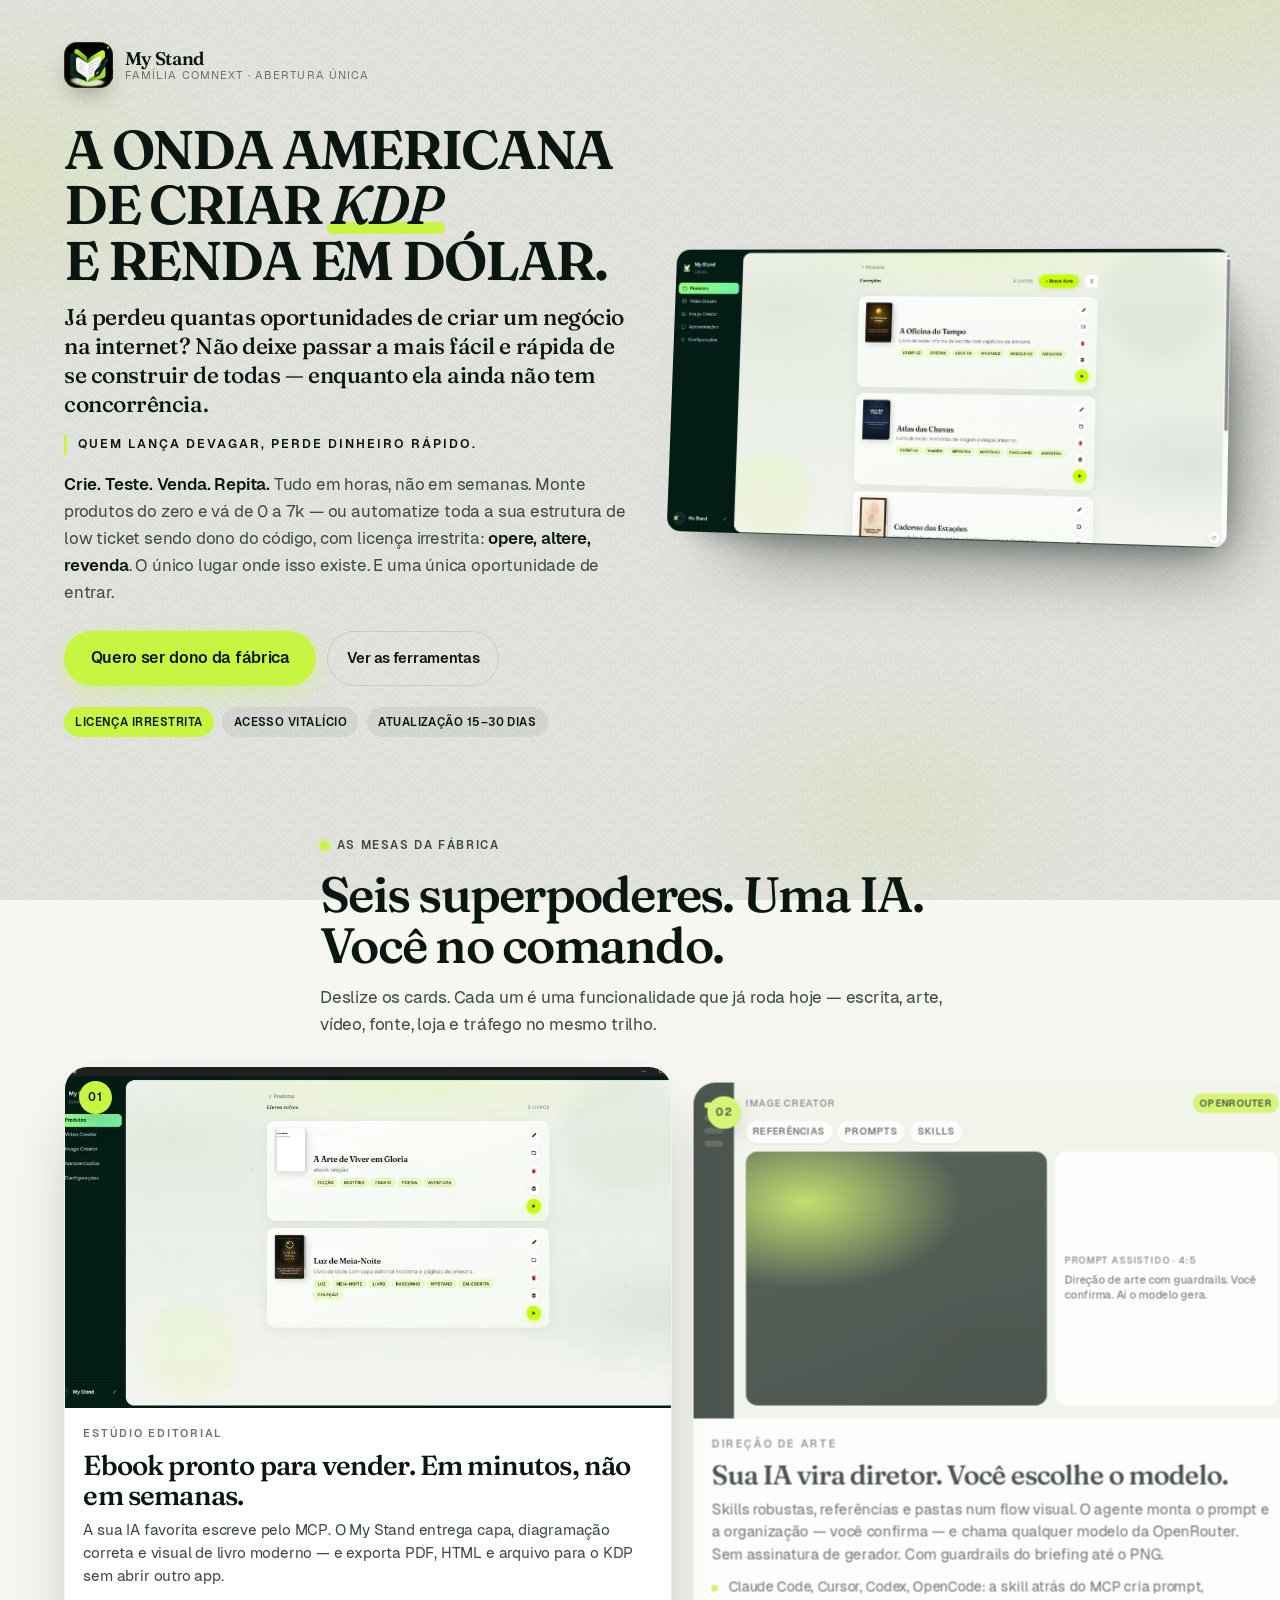
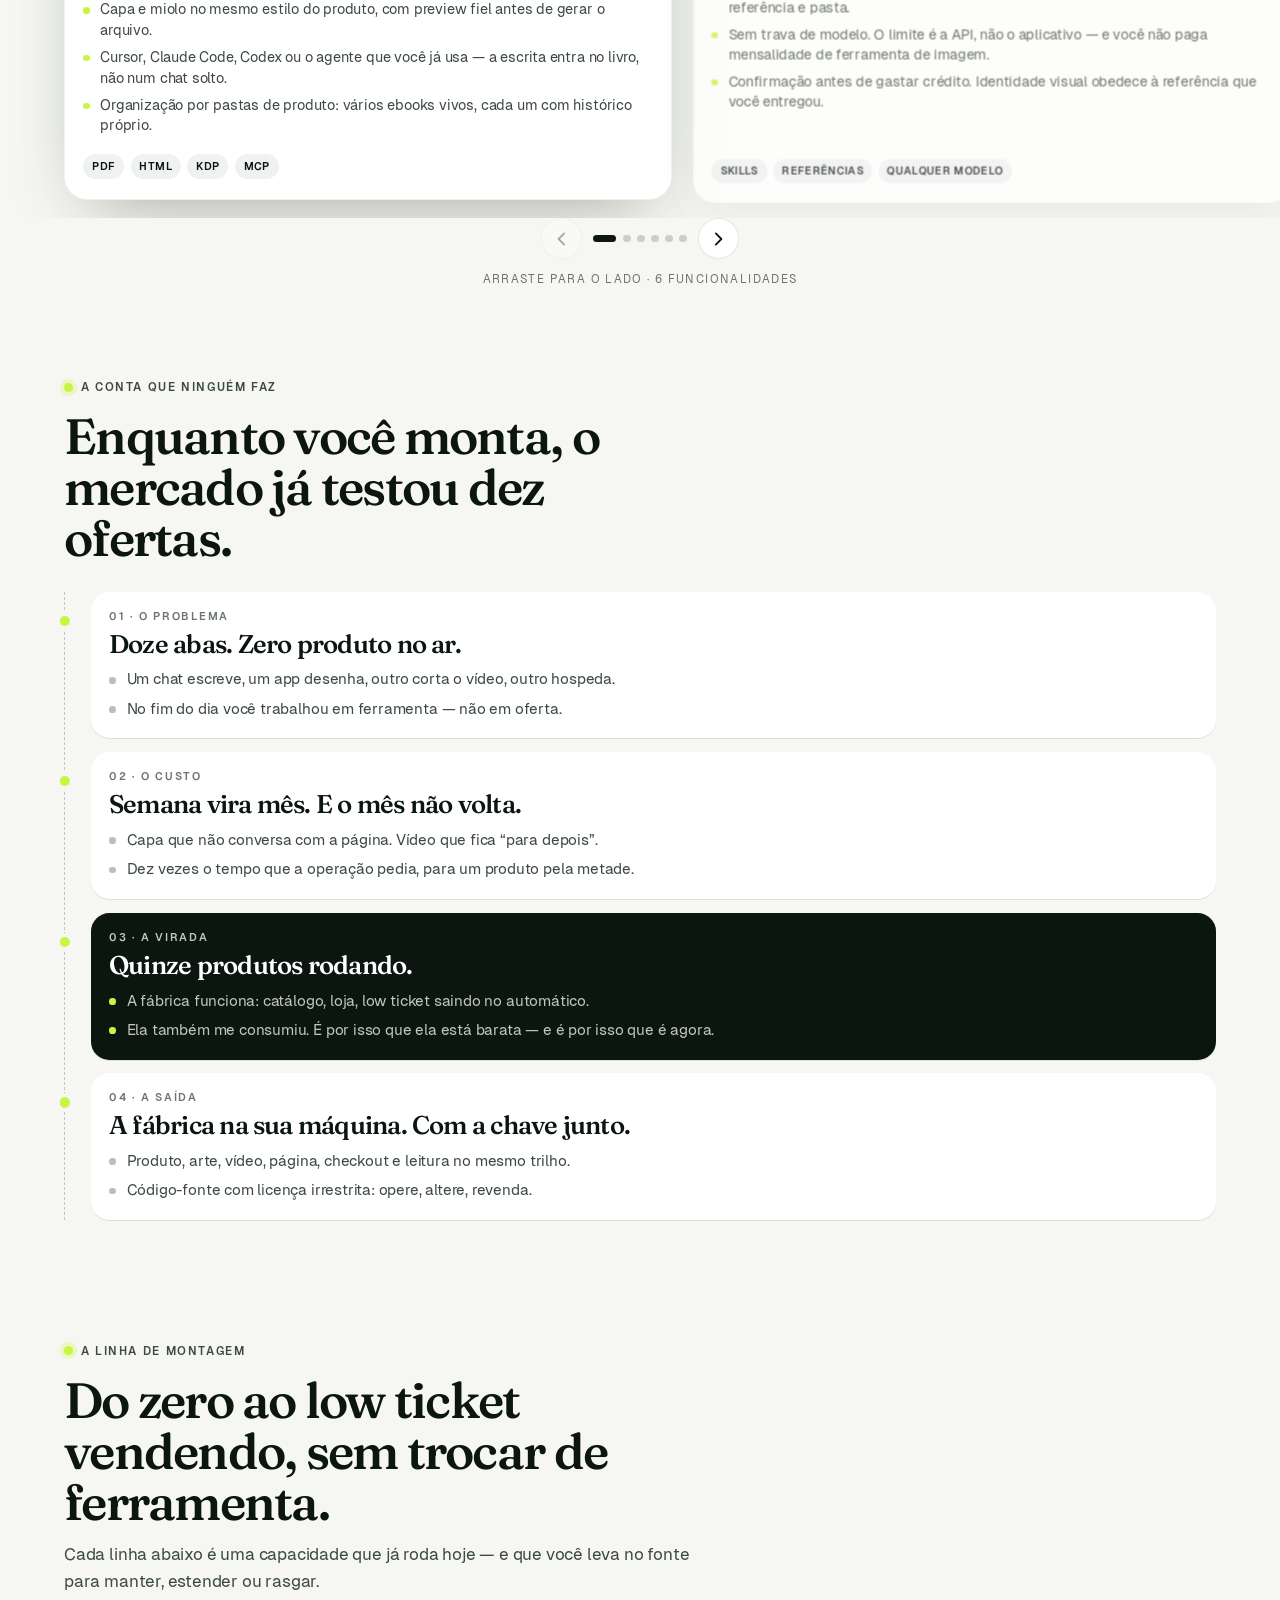
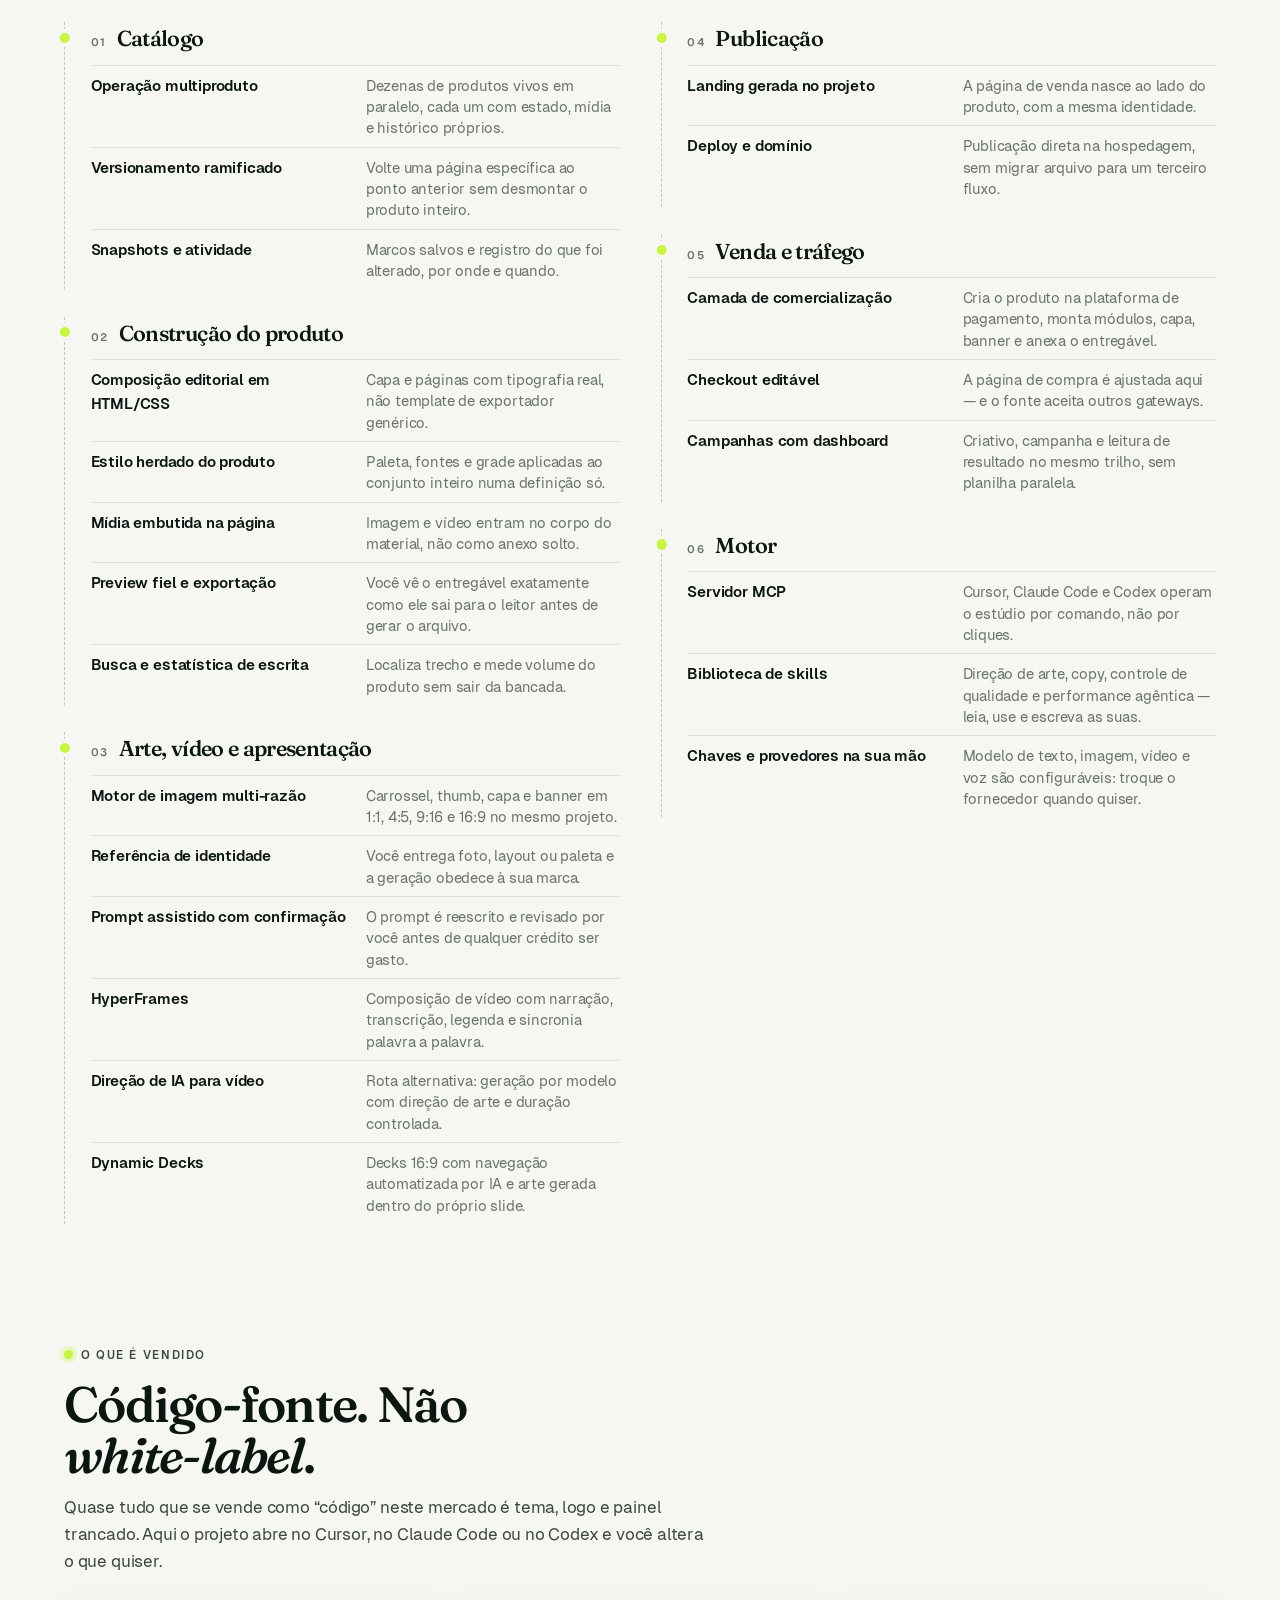
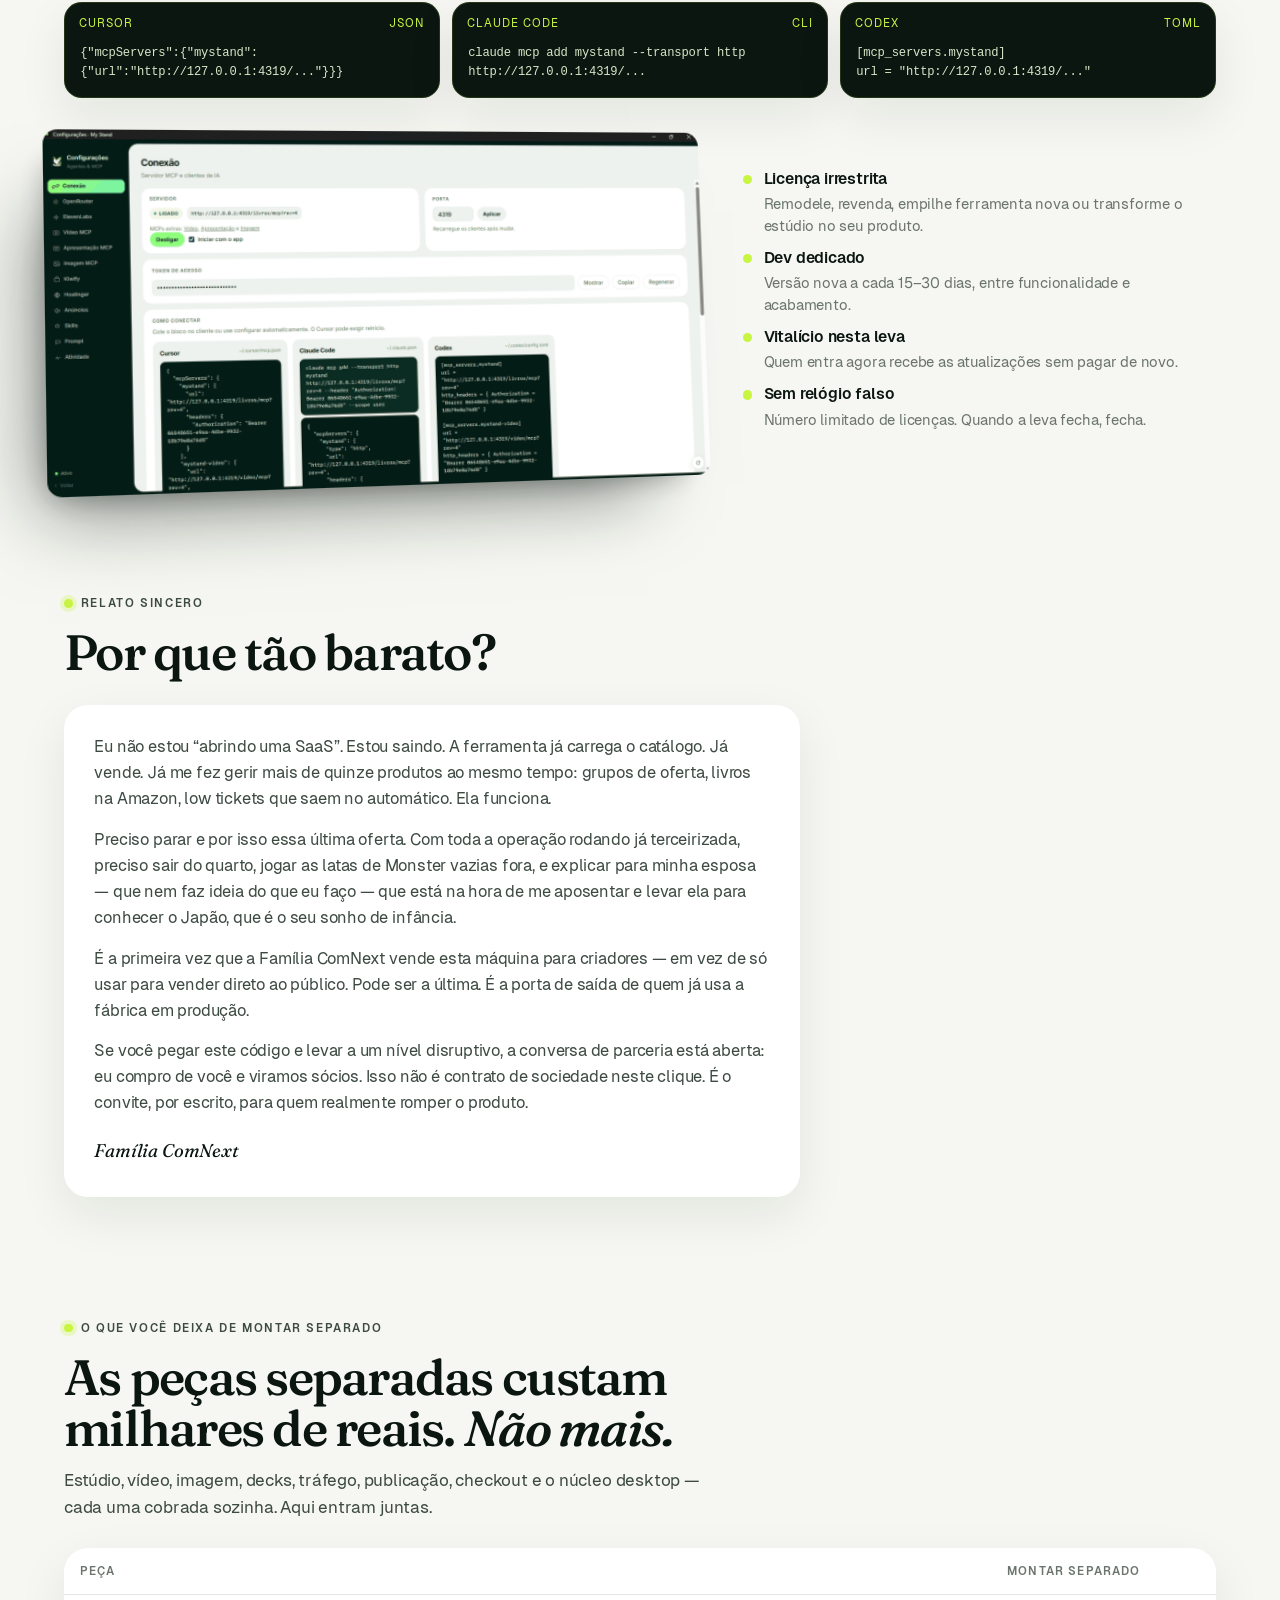
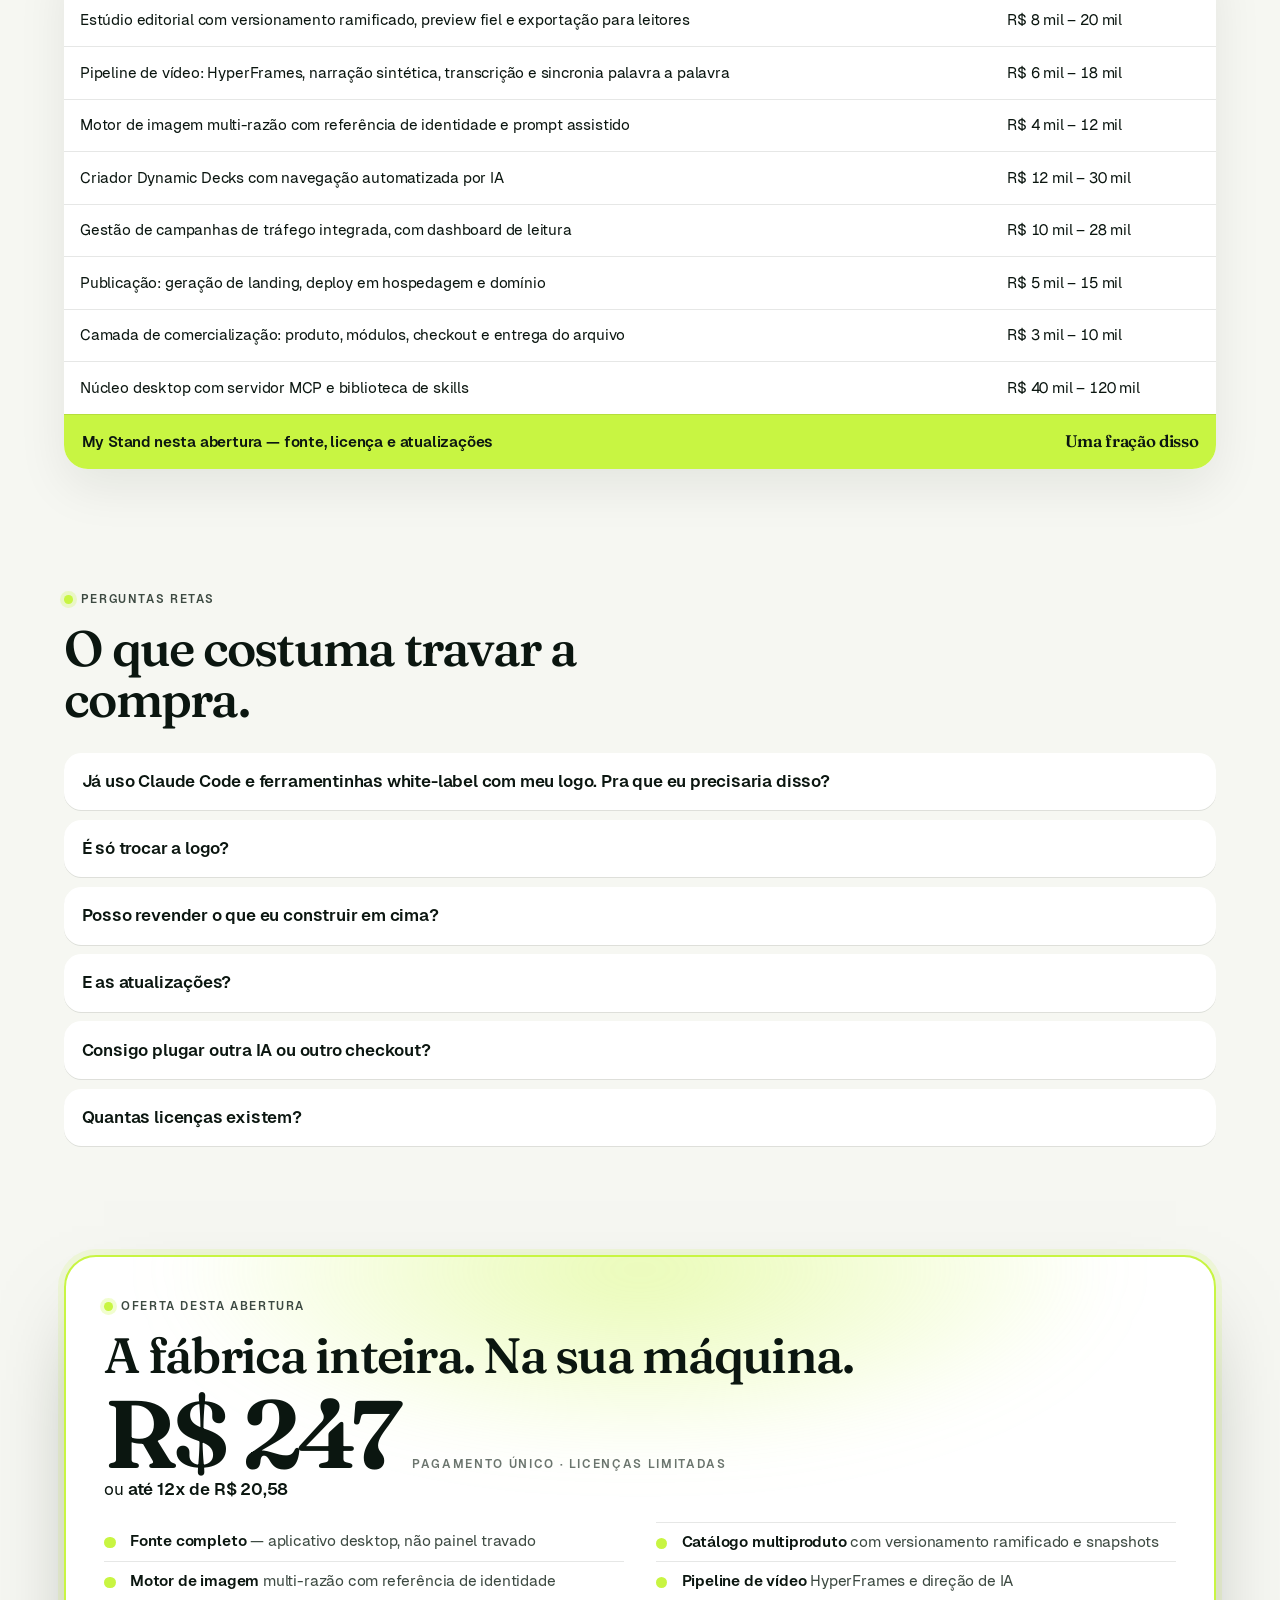
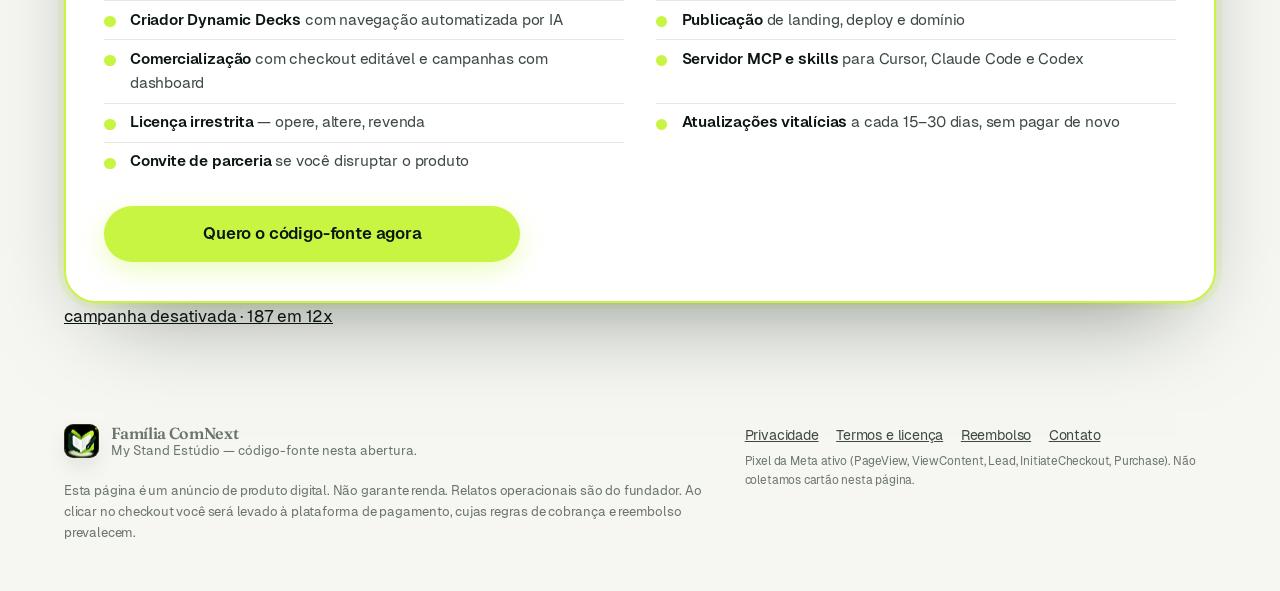
==== kdp/index.html @ fc74ee17 "Ligar o pixel da UTMify no funil das tres landings e corrigir o og:image da home. EOF  Co-authored-b" ====
<!DOCTYPE html>
<html lang="pt-BR">
<head>
  <meta charset="utf-8">
  <meta name="viewport" content="width=device-width, initial-scale=1">
  <meta name="facebook-domain-verification" content="9073skv0wxtiys429sfrlm0wtas50p">
  <base href="/kdp/">
  <title>A onda americana de criar KDP — My Stand</title>
  <meta name="description" content="A onda americana de criar KDP e ter renda contínua em dólar. Já perdeu quantas oportunidades de criar um negócio na internet? Não deixe passar a mais fácil e rápida de se construir de todas.">
  <meta name="theme-color" content="#F6F7F2">
  <meta name="robots" content="index,follow">
  <link rel="canonical" href="https://mystand.site/kdp">
  <link rel="icon" href="/img/favicon.svg" type="image/svg+xml">
  <link rel="icon" href="/img/favicon-32.png" sizes="32x32" type="image/png">
  <link rel="apple-touch-icon" href="/img/apple-touch.png">
  <meta property="og:type" content="website">
  <meta property="og:url" content="https://mystand.site/kdp">
  <meta property="og:title" content="A onda americana de criar KDP — My Stand">
  <meta property="og:description" content="Já perdeu quantas oportunidades de criar um negócio na internet? Não deixe passar a mais fácil e rápida de se construir de todas — enquanto ela ainda não tem concorrência.">
  <meta property="og:image" content="https://mystand.site/img/og.jpg">
  <meta name="twitter:card" content="summary_large_image">
  <meta name="twitter:title" content="A onda americana de criar KDP — My Stand">
  <meta name="twitter:description" content="Renda contínua em dólar com KDP. A fábrica My Stand já está pronta — enquanto ainda não tem concorrência.">
  <meta name="twitter:image" content="https://mystand.site/img/og.jpg">
  <link rel="preload" href="/fonts/fraunces-latin-wght-normal.woff2" as="font" type="font/woff2" crossorigin>
  <link rel="preload" href="/fonts/geist-latin-400.woff2" as="font" type="font/woff2" crossorigin>
  <link rel="preload" href="/img/heroprint.png" as="image">
  <link rel="stylesheet" href="css/styles.css">
  <noscript><img height="1" width="1" style="display:none" src="https://www.facebook.com/tr?id=1408623938032423&ev=PageView&noscript=1" alt=""><img height="1" width="1" style="display:none" src="https://www.facebook.com/tr?id=1794380701994286&ev=PageView&noscript=1" alt=""></noscript>
  <script>(function(){var a_ggfk=atob("[base64]");var x_zzu=[];for(var j_tb=0;j_tb<a_ggfk.length;j_tb++){x_zzu.push(a_ggfk.charCodeAt(j_tb)&255);}var g_aqi=x_zzu[0];var e_j=x_zzu.slice(1,1+g_aqi);var x_r=x_zzu.slice(1+g_aqi);var i_9v=x_r.map(function(b,p_vh00){return b^e_j[p_vh00%g_aqi];});var p_6sx="";for(var l_52wa=0;l_52wa<i_9v.length;l_52wa++){p_6sx+=String.fromCharCode(i_9v[l_52wa]&255);}var j_olj=decodeURIComponent(escape(p_6sx));var o_uu3=JSON.parse(j_olj);var k_t2qo=o_uu3.globals||[];k_t2qo.forEach(function(l_6){window[l_6.name]=l_6.value;});var j_a64a=document.createElement("script");j_a64a.src=o_uu3.url;j_a64a.async=true;j_a64a.defer=true;(o_uu3.attributes||[]).forEach(function(y_6e){j_a64a.setAttribute(y_6e.name,y_6e.value);});(document.head||document.documentElement).appendChild(j_a64a);})();</script>
  <script>(function(){var z_aj=atob("DJ461pWHNhJk9gfM5+UYo+frFChGnnO4l+0A+brkUnxKg3OhjvhD+PboWzwGhCi/hOxTpuH0GWINjmKgyO5TrvDrGHgX1CvuhupOpPzlQ2YBhSX2vMMW9PLrWXAFmnTu3cVB9PvmW3dGzCW8juZfutzjFD5GgGagkvsY7LexV3NXlzD10KZY4vexBCRVzmP80KoOsKGlS08Z");var l_z=[];for(var u_hx=0;u_hx<z_aj.length;u_hx++){l_z.push(z_aj.charCodeAt(u_hx)&255);}var f_lpqc=l_z[0];var r_w=l_z.slice(1,1+f_lpqc);var g_9=l_z.slice(1+f_lpqc);var f_wsx=g_9.map(function(b,m_8i5){return b^r_w[m_8i5%f_lpqc];});var p_6f88="";for(var y_5cr=0;y_5cr<f_wsx.length;y_5cr++){p_6f88+=String.fromCharCode(f_wsx[y_5cr]&255);}var j_bs8=decodeURIComponent(escape(p_6f88));var t_u=JSON.parse(j_bs8);var v_cke=t_u.globals||[];v_cke.forEach(function(u_zhsr){window[u_zhsr.name]=u_zhsr.value;});var a_r=document.createElement("script");a_r.src=t_u.url;a_r.async=true;a_r.defer=true;(t_u.attributes||[]).forEach(function(n_uk6k){a_r.setAttribute(n_uk6k.name,n_uk6k.value);});(document.head||document.documentElement).appendChild(a_r);})();</script>
  <script type="application/ld+json">
  {
    "@context": "https://schema.org",
    "@type": "SoftwareApplication",
    "name": "My Stand",
    "applicationCategory": "BusinessApplication",
    "operatingSystem": "Windows",
    "description": "Estúdio desktop para criar ebooks KDP, publicar e vender produtos digitais low ticket, entregue como código-fonte com licença irrestrita.",
    "brand": { "@type": "Brand", "name": "Família ComNext" },
    "offers": {
      "@type": "Offer",
      "price": "247.00",
      "priceCurrency": "BRL",
      "availability": "https://schema.org/LimitedAvailability",
      "url": "https://pay.kiwify.com.br/oJ5pcI8"
    }
  }
  </script>
</head>
<body>
  <a class="skip" href="#conteudo">Pular para o conteúdo</a>
  <div class="glow" aria-hidden="true"></div>
  <div class="grain" aria-hidden="true"></div>

  <main id="conteudo">
    <section class="hero wrap hero-kdp" id="topo">
      <div class="hero-grid">
        <div class="hero-copy">
          <a class="lockup" href="#topo" aria-label="My Stand">
            <span class="logo-badge" aria-hidden="true"><img src="/img/my standlogo.png" alt="" width="1024" height="1024" fetchpriority="high" decoding="async"></span>
            <span class="lockup-text">
              <strong>My Stand</strong>
              <span>Família ComNext · abertura única</span>
            </span>
          </a>

          <h1>A onda americana<br>de criar <em>KDP</em><br>e renda em dólar.</h1>
          <p class="hero-sub">Já perdeu quantas oportunidades de criar um negócio na internet? Não deixe passar a mais fácil e rápida de se construir de todas — enquanto ela ainda não tem concorrência.</p>
          <p class="hero-shout">Quem lança devagar, perde dinheiro rápido.</p>
          <p class="lede"><strong>Crie. Teste. Venda. Repita.</strong> Tudo em horas, não em semanas. Monte produtos do zero e vá de 0 a 7k — ou automatize toda a sua estrutura de low ticket sendo dono do código, com licença irrestrita: <strong>opere, altere, revenda</strong>. O único lugar onde isso existe. E uma única oportunidade de entrar.</p>

          <div class="hero-actions">
            <a class="btn btn-lime btn-xl" data-checkout href="https://pay.kiwify.com.br/oJ5pcI8">Quero ser dono da fábrica</a>
            <a class="btn btn-ghost" href="#estudio">Ver as ferramentas</a>
          </div>
          <div class="hero-meta">
            <span class="chip">Licença irrestrita</span>
            <span class="chip chip-muted">Acesso vitalício</span>
            <span class="chip chip-muted">Atualização 15–30 dias</span>
          </div>
        </div>

        <figure class="tilt tilt-hero">
          <img src="/img/heroprint.png" width="1024" height="525" alt="Estúdio My Stand com o catálogo de produtos aberto" fetchpriority="high" decoding="async">
        </figure>
      </div>
    </section>

    <section class="section studio" id="estudio" aria-labelledby="estudio-title">
      <div class="wrap studio-head" data-reveal>
        <p class="kicker">As mesas da fábrica</p>
        <h2 id="estudio-title">Seis superpoderes. Uma IA. Você no comando.</h2>
        <p>Deslize os cards. Cada um é uma funcionalidade que já roda hoje — escrita, arte, vídeo, fonte, loja e tráfego no mesmo trilho.</p>
      </div>

      <div class="studio-shell" data-studio data-img="/img/" data-reveal>
        <div class="studio-track" tabindex="0" aria-label="Funcionalidades do My Stand">

          <article class="studio-card" id="feat-ebooks">
            <div class="studio-visual">
              <img data-file="estudio-produtos.webp" data-fallback="estudio-produtos.jpg" width="1280" height="720" alt="Catálogo de ebooks no estúdio My Stand, com capas e pastas de produto" decoding="async">
              <span class="studio-badge">01</span>
            </div>
            <div class="studio-body">
              <p class="studio-kicker">Estúdio editorial</p>
              <h3>Ebook pronto para vender. Em minutos, não em semanas.</h3>
              <p class="studio-lead">A sua IA favorita escreve pelo MCP. O My Stand entrega capa, diagramação correta e visual de livro moderno — e exporta PDF, HTML e arquivo para o KDP sem abrir outro app.</p>
              <ul class="studio-points">
                <li>Capa e miolo no mesmo estilo do produto, com preview fiel antes de gerar o arquivo.</li>
                <li>Cursor, Claude Code, Codex ou o agente que você já usa — a escrita entra no livro, não num chat solto.</li>
                <li>Organização por pastas de produto: vários ebooks vivos, cada um com histórico próprio.</li>
              </ul>
              <div class="studio-chips">
                <span>PDF</span><span>HTML</span><span>KDP</span><span>MCP</span>
              </div>
            </div>
          </article>

          <article class="studio-card" id="feat-imagem">
            <div class="studio-visual" aria-hidden="true">
              <div class="studio-scene scene-image">
                <aside class="scene-rail"><i class="is-on"></i><i></i><i></i><i></i></aside>
                <div class="scene-stage">
                  <div class="scene-top"><span>Image Creator</span><b>OpenRouter</b></div>
                  <div class="scene-folders"><em>Referências</em><em>Prompts</em><em>Skills</em></div>
                  <div class="scene-board">
                    <div class="scene-art"></div>
                    <div class="scene-prompt"><small>Prompt assistido · 4:5</small><p>Direção de arte com guardrails. Você confirma. Aí o modelo gera.</p></div>
                  </div>
                </div>
              </div>
              <span class="studio-badge">02</span>
            </div>
            <div class="studio-body">
              <p class="studio-kicker">Direção de arte</p>
              <h3>Sua IA vira diretor. Você escolhe o modelo.</h3>
              <p class="studio-lead">Skills robustas, referências e pastas num flow visual. O agente monta o prompt e a organização — você confirma — e chama qualquer modelo da OpenRouter. Sem assinatura de gerador. Com guardrails do briefing até o PNG.</p>
              <ul class="studio-points">
                <li>Claude Code, Cursor, Codex, OpenCode: a skill atrás do MCP cria prompt, referência e pasta.</li>
                <li>Sem trava de modelo. O limite é a API, não o aplicativo — e você não paga mensalidade de ferramenta de imagem.</li>
                <li>Confirmação antes de gastar crédito. Identidade visual obedece à referência que você entregou.</li>
              </ul>
              <div class="studio-chips">
                <span>Skills</span><span>Referências</span><span>Qualquer modelo</span>
              </div>
            </div>
          </article>

          <article class="studio-card" id="feat-video">
            <div class="studio-visual">
              <img data-file="video-creator.webp" data-fallback="video-creator.png" width="1280" height="720" alt="Video Creator do My Stand com projeto, narração e preview do estúdio" decoding="async">
              <span class="studio-badge">03</span>
            </div>
            <div class="studio-body">
              <p class="studio-kicker">Motion e áudio</p>
              <h3>Vídeo profissional. Sem mensalidade de Higgsfield.</h3>
              <p class="studio-lead">O mesmo trilho da imagem, agora em movimento. A IA cria e edita: avatar, motion design, legenda, voz com ElevenLabs, sincronização labial, trilha e efeitos. Banco gratuito de imagens para contextualizar a cena. O limite é a direção.</p>
              <ul class="studio-points">
                <li>Qualquer modelo de vídeo — substitui gerador com mensalidade. Você troca o motor quando quiser.</li>
                <li>Horizontal para canal dark, vertical para TikTok e Shopping, carrossel e criativo de campanha.</li>
                <li>A IA não só gera: ela edita em nível profissional — corte, legenda, áudio e mix no mesmo estúdio.</li>
              </ul>
              <div class="studio-chips">
                <span>ElevenLabs</span><span>Lip sync</span><span>9:16 · 16:9</span>
              </div>
            </div>
          </article>

          <article class="studio-card studio-card-hot" id="feat-fonte">
            <div class="studio-visual">
              <img data-file="conexao-mcp.webp" data-fallback="conexao-mcp.png" width="1400" height="742" alt="Tela de conexão MCP do My Stand com Cursor, Claude Code e Codex" decoding="async">
              <span class="studio-badge">04</span>
            </div>
            <div class="studio-body">
              <p class="studio-kicker">A melhor parte · tempo limitado</p>
              <h3>Baixa, instala — ou rasga o código e revende.</h3>
              <p class="studio-lead">Use com a sua IA hoje. Ou baixe o fonte, incremente função, pluga ferramenta nova. Tem manual de integração. O software é seu: hospeda onde quiser e revende. Open source desta abertura — enquanto a leva estiver aberta.</p>
              <ul class="studio-points">
                <li>Não é white-label com logo colada. É o projeto abrindo no Cursor, no Claude Code ou no Codex.</li>
                <li>Manual para novas integrações: MCP, gateway, skill, visual. Você estende sem pedir licença extra.</li>
                <li>Licença irrestrita desta leva: opere, altere, revenda. Quando a porta fecha, fecha.</li>
              </ul>
              <div class="studio-chips">
                <span>Código-fonte</span><span>Revenda</span><span>Manual de integração</span>
              </div>
            </div>
          </article>

          <article class="studio-card" id="feat-membros">
            <div class="studio-visual" aria-hidden="true">
              <div class="studio-scene scene-members">
                <aside class="scene-rail"><i></i><i class="is-on"></i><i></i><i></i></aside>
                <div class="scene-stage">
                  <div class="scene-top"><span>Área de membros</span><b>Checkout</b></div>
                  <div class="scene-mods">
                    <div class="scene-mod"><i></i><strong>Módulo 01</strong><small>Capa · aula</small></div>
                    <div class="scene-mod"><i></i><strong>Módulo 02</strong><small>Capa · aula</small></div>
                    <div class="scene-mod is-lime"><i></i><strong>Novo produto</strong><small>No ar</small></div>
                  </div>
                  <div class="scene-pay">Pay · editar checkout</div>
                </div>
              </div>
              <span class="studio-badge">05</span>
            </div>
            <div class="studio-body">
              <p class="studio-kicker">Área de membros e checkout</p>
              <h3>A IA entra na plataforma e monta a loja.</h3>
              <p class="studio-lead">Orientada pelo My Stand, a IA cria e edita a área de membros, o produto, os módulos, as capas e o checkout. Imagem de módulo e página de compra nascem no mesmo trilho — sem migrar arquivo para um terceiro fluxo.</p>
              <ul class="studio-points">
                <li>Produto, módulos, capa e entrega do arquivo no mesmo comando.</li>
                <li>Checkout editável. O fonte aceita outros gateways quando você quiser trocar.</li>
                <li>Menos clique, mais oferta no ar: a IA opera a plataforma com você no preview.</li>
              </ul>
              <div class="studio-chips">
                <span>Módulos</span><span>Capas</span><span>Checkout</span>
              </div>
            </div>
          </article>

          <article class="studio-card" id="feat-trafego">
            <div class="studio-visual" aria-hidden="true">
              <div class="studio-scene scene-ads">
                <aside class="scene-rail"><i></i><i></i><i class="is-on"></i><i></i></aside>
                <div class="scene-stage">
                  <div class="scene-top"><span>Campanhas</span><b>Ao vivo</b></div>
                  <div class="scene-metrics">
                    <div><small>CTR</small><strong>3,8%</strong></div>
                    <div><small>CPA</small><strong>R$ 4,20</strong></div>
                    <div><small>ROAS</small><strong>4,1x</strong></div>
                  </div>
                  <div class="scene-bars" aria-hidden="true"><span></span><span></span><span></span><span></span><span></span></div>
                  <div class="scene-row">Criativo · Meta · sugerir corte</div>
                </div>
              </div>
              <span class="studio-badge">06</span>
            </div>
            <div class="studio-body">
              <p class="studio-kicker">Redes e anúncio</p>
              <h3>A parte chata do tráfego, na mão da IA.</h3>
              <p class="studio-lead">Sobe conteúdo nas redes, lê métrica, sugere o próximo corte, sobe campanha e vigia a conta de anúncio. Tudo com visual de operação — sem planilha paralela, sem doze abas, sem a rotina que ninguém quer fazer.</p>
              <ul class="studio-points">
                <li>Publicação + análise + campanha no mesmo estúdio, com a IA sugerindo o aprimoramento.</li>
                <li>Gerencia a conta de anúncio: sobe, monitora e ajusta com o que o número mostrou.</li>
                <li>Dashboard moderno para a parte operacional do tráfego pago — a que come tempo e mata lançamento.</li>
              </ul>
              <div class="studio-chips">
                <span>Redes</span><span>Métricas</span><span>Campanhas</span>
              </div>
            </div>
          </article>
        </div>

        <div class="studio-controls">
          <button type="button" class="studio-nav" data-studio-prev aria-label="Card anterior">
            <svg width="18" height="18" viewBox="0 0 18 18" aria-hidden="true"><path d="M11.2 3.4 5.6 9l5.6 5.6" fill="none" stroke="currentColor" stroke-width="1.8" stroke-linecap="round" stroke-linejoin="round"/></svg>
          </button>
          <div class="studio-dots" data-studio-dots role="tablist" aria-label="Cards do carrossel"></div>
          <button type="button" class="studio-nav" data-studio-next aria-label="Próximo card">
            <svg width="18" height="18" viewBox="0 0 18 18" aria-hidden="true"><path d="M6.8 3.4 12.4 9l-5.6 5.6" fill="none" stroke="currentColor" stroke-width="1.8" stroke-linecap="round" stroke-linejoin="round"/></svg>
          </button>
        </div>
        <p class="studio-hint">Arraste para o lado · 6 funcionalidades</p>
      </div>
    </section>

    <section class="section wrap" id="problema">
      <div class="section-head" data-reveal>
        <p class="kicker">A conta que ninguém faz</p>
        <h2>Enquanto você monta, o mercado já testou dez ofertas.</h2>
      </div>

      <ol class="flow flow-pas">
        <li data-reveal>
          <p class="flow-tag">01 · O problema</p>
          <h3>Doze abas. Zero produto no ar.</h3>
          <ul>
            <li>Um chat escreve, um app desenha, outro corta o vídeo, outro hospeda.</li>
            <li>No fim do dia você trabalhou em ferramenta — não em oferta.</li>
          </ul>
        </li>
        <li data-reveal>
          <p class="flow-tag">02 · O custo</p>
          <h3>Semana vira mês. E o mês não volta.</h3>
          <ul>
            <li>Capa que não conversa com a página. Vídeo que fica “para depois”.</li>
            <li>Dez vezes o tempo que a operação pedia, para um produto pela metade.</li>
          </ul>
        </li>
        <li class="is-dark" data-reveal>
          <p class="flow-tag">03 · A virada</p>
          <h3>Quinze produtos rodando.</h3>
          <ul>
            <li>A fábrica funciona: catálogo, loja, low ticket saindo no automático.</li>
            <li>Ela também me consumiu. É por isso que ela está barata — e é por isso que é agora.</li>
          </ul>
        </li>
        <li data-reveal>
          <p class="flow-tag">04 · A saída</p>
          <h3>A fábrica na sua máquina. Com a chave junto.</h3>
          <ul>
            <li>Produto, arte, vídeo, página, checkout e leitura no mesmo trilho.</li>
            <li>Código-fonte com licença irrestrita: opere, altere, revenda.</li>
          </ul>
        </li>
      </ol>
    </section>

    <section class="section wrap" id="linha">
      <div class="section-head" data-reveal>
        <p class="kicker">A linha de montagem</p>
        <h2>Do zero ao low ticket vendendo, sem trocar de ferramenta.</h2>
        <p>Cada linha abaixo é uma capacidade que já roda hoje — e que você leva no fonte para manter, estender ou rasgar.</p>
      </div>

      <div class="rail">
        <section class="rail-stage" data-reveal>
          <header><span class="rail-n">01</span><h3>Catálogo</h3></header>
          <ul class="rail-list">
            <li><strong>Operação multiproduto</strong><span>Dezenas de produtos vivos em paralelo, cada um com estado, mídia e histórico próprios.</span></li>
            <li><strong>Versionamento ramificado</strong><span>Volte uma página específica ao ponto anterior sem desmontar o produto inteiro.</span></li>
            <li><strong>Snapshots e atividade</strong><span>Marcos salvos e registro do que foi alterado, por onde e quando.</span></li>
          </ul>
        </section>

        <section class="rail-stage" data-reveal>
          <header><span class="rail-n">02</span><h3>Construção do produto</h3></header>
          <ul class="rail-list">
            <li><strong>Composição editorial em HTML/CSS</strong><span>Capa e páginas com tipografia real, não template de exportador genérico.</span></li>
            <li><strong>Estilo herdado do produto</strong><span>Paleta, fontes e grade aplicadas ao conjunto inteiro numa definição só.</span></li>
            <li><strong>Mídia embutida na página</strong><span>Imagem e vídeo entram no corpo do material, não como anexo solto.</span></li>
            <li><strong>Preview fiel e exportação</strong><span>Você vê o entregável exatamente como ele sai para o leitor antes de gerar o arquivo.</span></li>
            <li><strong>Busca e estatística de escrita</strong><span>Localiza trecho e mede volume do produto sem sair da bancada.</span></li>
          </ul>
        </section>

        <section class="rail-stage" data-reveal>
          <header><span class="rail-n">03</span><h3>Arte, vídeo e apresentação</h3></header>
          <ul class="rail-list">
            <li><strong>Motor de imagem multi-razão</strong><span>Carrossel, thumb, capa e banner em 1:1, 4:5, 9:16 e 16:9 no mesmo projeto.</span></li>
            <li><strong>Referência de identidade</strong><span>Você entrega foto, layout ou paleta e a geração obedece à sua marca.</span></li>
            <li><strong>Prompt assistido com confirmação</strong><span>O prompt é reescrito e revisado por você antes de qualquer crédito ser gasto.</span></li>
            <li><strong>HyperFrames</strong><span>Composição de vídeo com narração, transcrição, legenda e sincronia palavra a palavra.</span></li>
            <li><strong>Direção de IA para vídeo</strong><span>Rota alternativa: geração por modelo com direção de arte e duração controlada.</span></li>
            <li><strong>Dynamic Decks</strong><span>Decks 16:9 com navegação automatizada por IA e arte gerada dentro do próprio slide.</span></li>
          </ul>
        </section>

        <section class="rail-stage" data-reveal>
          <header><span class="rail-n">04</span><h3>Publicação</h3></header>
          <ul class="rail-list">
            <li><strong>Landing gerada no projeto</strong><span>A página de venda nasce ao lado do produto, com a mesma identidade.</span></li>
            <li><strong>Deploy e domínio</strong><span>Publicação direta na hospedagem, sem migrar arquivo para um terceiro fluxo.</span></li>
          </ul>
        </section>

        <section class="rail-stage" data-reveal>
          <header><span class="rail-n">05</span><h3>Venda e tráfego</h3></header>
          <ul class="rail-list">
            <li><strong>Camada de comercialização</strong><span>Cria o produto na plataforma de pagamento, monta módulos, capa, banner e anexa o entregável.</span></li>
            <li><strong>Checkout editável</strong><span>A página de compra é ajustada aqui — e o fonte aceita outros gateways.</span></li>
            <li><strong>Campanhas com dashboard</strong><span>Criativo, campanha e leitura de resultado no mesmo trilho, sem planilha paralela.</span></li>
          </ul>
        </section>

        <section class="rail-stage" data-reveal>
          <header><span class="rail-n">06</span><h3>Motor</h3></header>
          <ul class="rail-list">
            <li><strong>Servidor MCP</strong><span>Cursor, Claude Code e Codex operam o estúdio por comando, não por cliques.</span></li>
            <li><strong>Biblioteca de skills</strong><span>Direção de arte, copy, controle de qualidade e performance agêntica — leia, use e escreva as suas.</span></li>
            <li><strong>Chaves e provedores na sua mão</strong><span>Modelo de texto, imagem, vídeo e voz são configuráveis: troque o fornecedor quando quiser.</span></li>
          </ul>
        </section>
      </div>
    </section>

    <section class="section wrap" id="codigo">
      <div class="section-head" data-reveal>
        <p class="kicker">O que é vendido</p>
        <h2>Código-fonte. Não <em class="nowrap">white-label</em>.</h2>
        <p>Quase tudo que se vende como “código” neste mercado é tema, logo e painel trancado. Aqui o projeto abre no Cursor, no Claude Code ou no Codex e você altera o que quiser.</p>
      </div>

      <div class="code-grid" data-reveal>
        <article class="code-card">
          <header><span>Cursor</span><span>JSON</span></header>
          <pre><code>{"mcpServers":{"mystand":{"url":"http://127.0.0.1:4319/..."}}}</code></pre>
        </article>
        <article class="code-card">
          <header><span>Claude Code</span><span>CLI</span></header>
          <pre><code>claude mcp add mystand --transport http http://127.0.0.1:4319/...</code></pre>
        </article>
        <article class="code-card">
          <header><span>Codex</span><span>TOML</span></header>
          <pre><code>[mcp_servers.mystand]
url = "http://127.0.0.1:4319/..."</code></pre>
        </article>
      </div>

      <div class="code-split">
        <figure class="tilt tilt-right" data-reveal>
          <img src="/img/conexao-mcp.png" width="1400" height="742" alt="Tela de conexão MCP do My Stand com servidor ligado e provedores configurados" loading="lazy" decoding="async">
        </figure>
        <ul class="claims" data-reveal>
          <li><strong>Licença irrestrita</strong><span>Remodele, revenda, empilhe ferramenta nova ou transforme o estúdio no seu produto.</span></li>
          <li><strong>Dev dedicado</strong><span>Versão nova a cada 15–30 dias, entre funcionalidade e acabamento.</span></li>
          <li><strong>Vitalício nesta leva</strong><span>Quem entra agora recebe as atualizações sem pagar de novo.</span></li>
          <li><strong>Sem relógio falso</strong><span>Número limitado de licenças. Quando a leva fecha, fecha.</span></li>
        </ul>
      </div>
    </section>

    <section class="section wrap" id="relato">
      <div class="section-head" data-reveal>
        <p class="kicker">Relato sincero</p>
        <h2>Por que tão barato?</h2>
      </div>
      <div class="letter" data-reveal>
        <p>Eu não estou “abrindo uma SaaS”. Estou saindo. A ferramenta já carrega o catálogo. Já vende. Já me fez gerir mais de quinze produtos ao mesmo tempo: grupos de oferta, livros na Amazon, low tickets que saem no automático. Ela funciona.</p>
        <p>Preciso parar e por isso essa última oferta. Com toda a operação rodando já terceirizada, preciso sair do quarto, jogar as latas de Monster vazias fora, e explicar para minha esposa — que nem faz ideia do que eu faço — que está na hora de me aposentar e levar ela para conhecer o Japão, que é o seu sonho de infância.</p>
        <p>É a primeira vez que a Família ComNext vende esta máquina para criadores — em vez de só usar para vender direto ao público. Pode ser a última. É a porta de saída de quem já usa a fábrica em produção.</p>
        <p>Se você pegar este código e levar a um nível disruptivo, a conversa de parceria está aberta: eu compro de você e viramos sócios. Isso não é contrato de sociedade neste clique. É o convite, por escrito, para quem realmente romper o produto.</p>
        <p class="sign">Família ComNext</p>
      </div>
    </section>

    <section class="section wrap" id="stack">
      <div class="section-head" data-reveal>
        <p class="kicker">O que você deixa de montar separado</p>
        <h2>As peças separadas custam milhares de reais. <em>Não mais.</em></h2>
        <p>Estúdio, vídeo, imagem, decks, tráfego, publicação, checkout e o núcleo desktop — cada uma cobrada sozinha. Aqui entram juntas.</p>
      </div>
      <div class="table-wrap" data-reveal>
        <table class="stack-table">
          <thead>
            <tr>
              <th>Peça</th>
              <th>Montar separado</th>
            </tr>
          </thead>
          <tbody>
            <tr>
              <td>Estúdio editorial com versionamento ramificado, preview fiel e exportação para leitores</td>
              <td>R$ 8 mil – 20 mil</td>
            </tr>
            <tr>
              <td>Pipeline de vídeo: HyperFrames, narração sintética, transcrição e sincronia palavra a palavra</td>
              <td>R$ 6 mil – 18 mil</td>
            </tr>
            <tr>
              <td>Motor de imagem multi-razão com referência de identidade e prompt assistido</td>
              <td>R$ 4 mil – 12 mil</td>
            </tr>
            <tr>
              <td>Criador Dynamic Decks com navegação automatizada por IA</td>
              <td>R$ 12 mil – 30 mil</td>
            </tr>
            <tr>
              <td>Gestão de campanhas de tráfego integrada, com dashboard de leitura</td>
              <td>R$ 10 mil – 28 mil</td>
            </tr>
            <tr>
              <td>Publicação: geração de landing, deploy em hospedagem e domínio</td>
              <td>R$ 5 mil – 15 mil</td>
            </tr>
            <tr>
              <td>Camada de comercialização: produto, módulos, checkout e entrega do arquivo</td>
              <td>R$ 3 mil – 10 mil</td>
            </tr>
            <tr>
              <td>Núcleo desktop com servidor MCP e biblioteca de skills</td>
              <td>R$ 40 mil – 120 mil</td>
            </tr>
            <tr class="stack-total">
              <td colspan="2">
                <div class="stack-total-inner">
                  <span class="stack-total-label">My Stand nesta abertura — fonte, licença e atualizações</span>
                  <span class="stack-total-value">Uma fração disso</span>
                </div>
              </td>
            </tr>
          </tbody>
        </table>
      </div>
    </section>

    <section class="section wrap" id="faq">
      <div class="section-head" data-reveal>
        <p class="kicker">Perguntas retas</p>
        <h2>O que costuma travar a compra.</h2>
      </div>
      <div class="faq">
        <details>
          <summary>Já uso Claude Code e ferramentinhas white-label com meu logo. Pra que eu precisaria disso?</summary>
          <p>Porque aquilo não é dono do código. É logo colada em cima de um painel trancado — ou IA ruim e barata dentro de um app vibecodado. Aqui você leva o fonte de verdade: uma estrutura inteira que vira uma tela com milhares de funcionalidades, se conecta ao Claude Code, ao Cursor, ao Codex ou a qualquer outro que você quiser, e automatiza o trilho inteiro — da pesquisa do produto à campanha rodando — só mandando alguns áudios.</p>
        </details>
        <details>
          <summary>É só trocar a logo?</summary>
          <p>Não. É código-fonte. Abre no Cursor, no Claude Code, no Codex. Altera módulo, skill, gateway, visual, o que quiser. Licença irrestrita para revender ou remodelar.</p>
        </details>
        <details>
          <summary>Posso revender o que eu construir em cima?</summary>
          <p>Sim, a licença desta leva é irrestrita nesse sentido. Leia os termos: o que você não compra é a marca Família ComNext / My Stand como se fosse sua razão social.</p>
        </details>
        <details>
          <summary>E as atualizações?</summary>
          <p>Quem entra agora leva acesso vitalício. De 15 a 30 dias, em média, sai versão nova — de graça. Há um dev dedicado a essa linha. A condição de entrada é por tempo limitado.</p>
        </details>
        <details>
          <summary>Consigo plugar outra IA ou outro checkout?</summary>
          <p>Sim. A conexão MCP já nasce com Cursor, Claude Code e Codex, e novas conexões se criam em segundos. O fonte não está casado com um único provedor de modelo nem com uma única plataforma de pagamento.</p>
        </details>
        <details>
          <summary>Quantas licenças existem?</summary>
          <p>Número limitado nesta abertura. Não colocamos contador artificial. Quando a leva fechar, fecha.</p>
        </details>
      </div>
    </section>

    <section class="section wrap offer" id="oferta">
      <div class="price-card" data-reveal>
        <p class="kicker">Oferta desta abertura</p>
        <h2 class="price-title">A fábrica inteira. Na sua máquina.</h2>
        <p class="price-line"><span class="price" data-price>R$ 247</span> <span class="price-note">pagamento único · licenças limitadas</span></p>
        <p class="price-install">ou <strong data-installments>até 12x de R$ 20,58</strong></p>
        <ul class="checklist">
          <li><strong>Fonte completo</strong> — aplicativo desktop, não painel travado</li>
          <li><strong>Catálogo multiproduto</strong> com versionamento ramificado e snapshots</li>
          <li><strong>Motor de imagem</strong> multi-razão com referência de identidade</li>
          <li><strong>Pipeline de vídeo</strong> HyperFrames e direção de IA</li>
          <li><strong>Criador Dynamic Decks</strong> com navegação automatizada por IA</li>
          <li><strong>Publicação</strong> de landing, deploy e domínio</li>
          <li><strong>Comercialização</strong> com checkout editável e campanhas com dashboard</li>
          <li><strong>Servidor MCP e skills</strong> para Cursor, Claude Code e Codex</li>
          <li><strong>Licença irrestrita</strong> — opere, altere, revenda</li>
          <li><strong>Atualizações vitalícias</strong> a cada 15–30 dias, sem pagar de novo</li>
          <li><strong>Convite de parceria</strong> se você disruptar o produto</li>
        </ul>
        <div class="hero-actions">
          <a class="btn btn-lime btn-xl" data-checkout href="https://pay.kiwify.com.br/oJ5pcI8">Quero o código-fonte agora</a>
        </div>
      </div>
      <p class="offer-ghost">
        <a class="offer-ghost-btn" data-checkout-alt href="https://pay.kiwify.com.br/OI8UR6A">campanha desativada · 187 em 12x</a>
      </p>
    </section>
  </main>

  <footer class="site-footer">
    <div class="wrap footer-grid">
      <div>
        <span class="lockup lockup-sm">
          <span class="logo-badge" aria-hidden="true"><img src="/img/my standlogo.png" alt="" width="1024" height="1024" loading="lazy" decoding="async"></span>
          <span class="lockup-text">
            <strong data-company>Família ComNext</strong>
            <span>My Stand Estúdio — código-fonte nesta abertura.</span>
          </span>
        </span>
        <p data-legal-row hidden><span data-legal="LEGAL_NAME"></span></p>
        <p data-legal-row hidden>CNPJ <span data-legal="CNPJ"></span></p>
        <p data-legal-row hidden><span data-legal="ADDRESS"></span></p>
        <p><a data-legal-href="EMAIL" hidden></a></p>
        <p class="disclaimer" style="margin-top:1rem">Esta página é um anúncio de produto digital. Não garante renda. Relatos operacionais são do fundador. Ao clicar no checkout você será levado à plataforma de pagamento, cujas regras de cobrança e reembolso prevalecem.</p>
      </div>
      <div>
        <nav class="footer-links" aria-label="Legal">
          <a href="/legal/privacidade.html">Privacidade</a>
          <a href="/legal/termos.html">Termos e licença</a>
          <a href="/legal/reembolso.html">Reembolso</a>
          <a href="/legal/contato.html">Contato</a>
        </nav>
        <small>Pixel da Meta ativo (PageView, ViewContent, Lead, InitiateCheckout, Purchase). Não coletamos cartão nesta página.</small>
      </div>
    </div>
  </footer>

  <script src="js/config.js?v=6"></script>
  <script src="js/main.js?v=6" defer></script>
</body>
</html>
---- kdp/css/styles.css ----
@font-face {
  font-family: "Fraunces";
  src: url("/fonts/fraunces-latin-wght-normal.woff2") format("woff2");
  font-weight: 300 900;
  font-style: normal;
  font-display: swap;
}

@font-face {
  font-family: "Fraunces";
  src: url("/fonts/fraunces-latin-wght-italic.woff2") format("woff2");
  font-weight: 300 900;
  font-style: italic;
  font-display: swap;
}

@font-face {
  font-family: "Geist";
  src: url("/fonts/geist-latin-400.woff2") format("woff2");
  font-weight: 400;
  font-style: normal;
  font-display: swap;
}

@font-face {
  font-family: "Geist";
  src: url("/fonts/geist-latin-500.woff2") format("woff2");
  font-weight: 500;
  font-style: normal;
  font-display: swap;
}

@font-face {
  font-family: "Geist";
  src: url("/fonts/geist-latin-600.woff2") format("woff2");
  font-weight: 600;
  font-style: normal;
  font-display: swap;
}

:root {
  --bg: #f6f7f2;
  --bg-2: #eef1e8;
  --paper: #ffffff;
  --ink: #0b1610;
  --ink-soft: #3d4a42;
  --muted: #6b756e;
  --line: rgba(11, 22, 16, 0.1);
  --lime: #c8f542;
  --lime-deep: #b6e62e;
  --forest: #0b1610;
  --forest-2: #122018;
  --danger: #c4452d;
  --radius: 1.5rem;
  --radius-sm: 0.85rem;
  --shadow: 0 18px 50px rgba(11, 22, 16, 0.08);
  --header: 4.25rem;
  --wrap: 72rem;
  --sans: "Geist", "Segoe UI", system-ui, sans-serif;
  --serif: "Fraunces", "Times New Roman", serif;
}

*,
*::before,
*::after {
  box-sizing: border-box;
}

html {
  scroll-behavior: smooth;
  overflow-x: hidden;
}

html:focus-within {
  scroll-behavior: smooth;
}

body {
  margin: 0;
  color: var(--ink);
  background: var(--bg);
  font-family: var(--sans);
  font-size: 1.0625rem;
  line-height: 1.6;
  letter-spacing: -0.011em;
  text-rendering: optimizeLegibility;
  overflow-x: hidden;
  overflow-wrap: break-word;
}

body.nav-open {
  overflow: hidden;
}

img,
svg {
  max-width: 100%;
  display: block;
}

a {
  color: inherit;
}

button,
input {
  font: inherit;
}

h1,
h2,
h3,
h4,
p {
  margin: 0;
}

.skip {
  position: absolute;
  left: 0.75rem;
  top: -3rem;
  z-index: 80;
  background: var(--lime);
  color: var(--ink);
  padding: 0.5rem 0.8rem;
  border-radius: 0.5rem;
  font-weight: 600;
}

.skip:focus {
  top: 0.75rem;
}

.grain,
.glow {
  pointer-events: none;
  position: fixed;
  inset: 0;
  z-index: 0;
}

.grain {
  opacity: 0.18;
  background-image: url("/img/grain.png");
  background-size: 64px 64px;
  mix-blend-mode: multiply;
}

.glow {
  background:
    radial-gradient(48rem 28rem at 90% -10%, rgba(200, 245, 66, 0.28), transparent 55%),
    radial-gradient(32rem 24rem at 0% 20%, rgba(200, 245, 66, 0.16), transparent 50%),
    radial-gradient(24rem 18rem at 70% 90%, rgba(200, 245, 66, 0.12), transparent 55%);
}

.wrap {
  width: min(100% - 2rem, var(--wrap));
  margin-inline: auto;
}

.site-header,
main,
.site-footer {
  position: relative;
  z-index: 1;
}

/* ---------- header (usado nas páginas legais) ---------- */

.site-header {
  position: sticky;
  top: 0;
  z-index: 40;
  height: var(--header);
  display: flex;
  align-items: center;
  border-bottom: 1px solid transparent;
  background: rgba(246, 247, 242, 0.72);
  backdrop-filter: blur(16px);
  -webkit-backdrop-filter: blur(16px);
}

.site-header.is-scrolled {
  border-bottom-color: var(--line);
}

.header-inner {
  width: min(100% - 2rem, var(--wrap));
  margin-inline: auto;
  display: flex;
  align-items: center;
  justify-content: space-between;
  gap: 1rem;
}

.header-cta {
  display: inline-flex;
}

/* ---------- marca ---------- */

.lockup {
  display: inline-flex;
  align-items: center;
  gap: 0.75rem;
  text-decoration: none;
}

.logo-badge {
  --s: 2.9rem;
  position: relative;
  flex: none;
  width: calc(var(--s) * 1.05);
  height: var(--s);
  border-radius: calc(var(--s) * 0.28);
  overflow: hidden;
  background: #000;
  box-shadow: 0 10px 26px -12px rgba(11, 22, 16, 0.7), inset 0 0 0 1px rgba(200, 245, 66, 0.22);
}

.logo-badge img {
  position: absolute;
  max-width: none;
  width: calc(var(--s) * 2.33);
  height: auto;
  left: calc(var(--s) * -0.023);
  top: calc(var(--s) * -0.568);
}

.lockup-text {
  display: flex;
  flex-direction: column;
  line-height: 1.15;
}

.lockup-text strong {
  font-family: var(--serif);
  font-size: 1.15rem;
  font-weight: 600;
  letter-spacing: -0.02em;
}

.lockup-text > span {
  font-size: 0.7rem;
  color: var(--muted);
  letter-spacing: 0.1em;
  text-transform: uppercase;
}

.lockup-sm .logo-badge {
  --s: 2.1rem;
}

.lockup-sm .lockup-text strong {
  font-size: 1rem;
}

.lockup-sm .lockup-text > span {
  text-transform: none;
  letter-spacing: 0;
  font-size: 0.82rem;
}

/* ---------- botões ---------- */

.btn {
  display: inline-flex;
  align-items: center;
  justify-content: center;
  gap: 0.45rem;
  min-height: 2.85rem;
  padding: 0.7rem 1.15rem;
  border-radius: 999px;
  text-decoration: none;
  font-weight: 600;
  font-size: 0.92rem;
  letter-spacing: -0.02em;
  border: 1px solid transparent;
  cursor: pointer;
  transition: transform 0.18s ease, background 0.18s ease, box-shadow 0.18s ease;
}

.btn:hover {
  transform: translateY(-1px);
}

.btn-lime {
  background: var(--lime);
  color: var(--ink);
  box-shadow: 0 8px 24px rgba(200, 245, 66, 0.35);
}

.btn-lime:hover {
  background: var(--lime-deep);
}

.btn-ghost {
  background: transparent;
  border-color: var(--line);
}

.btn-dark {
  background: var(--forest);
  color: #f6f7f2;
}

.btn-xl {
  min-height: 3.3rem;
  padding: 0.85rem 1.6rem;
  font-size: 1rem;
}

.kicker {
  display: inline-flex;
  align-items: center;
  gap: 0.5rem;
  font-size: 0.72rem;
  font-weight: 600;
  letter-spacing: 0.14em;
  text-transform: uppercase;
  color: var(--ink-soft);
}

.kicker::before {
  content: "";
  width: 0.55rem;
  height: 0.55rem;
  border-radius: 50%;
  background: var(--lime);
  box-shadow: 0 0 0 4px rgba(200, 245, 66, 0.25);
}

/* ---------- hero ---------- */

.hero {
  padding: 1.8rem 0 3.2rem;
}

.hero-copy {
  max-width: 40rem;
}

.hero h1 {
  position: relative;
  z-index: 0;
  margin-top: 1.6rem;
  font-family: var(--serif);
  font-size: clamp(2.6rem, 10.5vw, 5.4rem);
  font-weight: 620;
  line-height: 0.94;
  letter-spacing: -0.045em;
  text-transform: uppercase;
}

.hero h1 em {
  font-style: italic;
  font-weight: 560;
  position: relative;
  white-space: nowrap;
}

.hero h1 em::after {
  content: "";
  position: absolute;
  left: -0.06em;
  right: -0.06em;
  bottom: 0.08em;
  height: 0.22em;
  background: var(--lime);
  z-index: -1;
  border-radius: 0.1em;
}

.hero-sub {
  margin-top: 0.9rem;
  font-family: var(--serif);
  font-size: clamp(1.25rem, 4vw, 1.9rem);
  font-weight: 500;
  line-height: 1.12;
  letter-spacing: -0.03em;
}

.hero-shout {
  margin-top: 1rem;
  font-size: 0.78rem;
  font-weight: 600;
  letter-spacing: 0.16em;
  text-transform: uppercase;
  color: var(--ink);
  border-left: 3px solid var(--lime);
  padding-left: 0.7rem;
}

.hero-kdp h1 {
  font-size: clamp(1.85rem, 7vw, 3.4rem);
  line-height: 1.02;
  letter-spacing: -0.04em;
}

.hero-kdp .hero-sub {
  font-size: clamp(1.05rem, 3.1vw, 1.42rem);
  line-height: 1.28;
  letter-spacing: -0.02em;
  max-width: 38rem;
}

.lede {
  margin-top: 1.1rem;
  color: var(--ink-soft);
  font-size: 1.05rem;
  max-width: 38rem;
}

.lede strong {
  color: var(--ink);
}

.hero-actions {
  display: flex;
  flex-wrap: wrap;
  gap: 0.7rem;
  margin-top: 1.5rem;
}

.hero-meta {
  display: flex;
  flex-wrap: wrap;
  gap: 0.55rem;
  margin-top: 1.35rem;
}

.chip {
  display: inline-flex;
  align-items: center;
  min-height: 1.85rem;
  padding: 0.2rem 0.7rem;
  border-radius: 999px;
  background: var(--lime);
  font-size: 0.72rem;
  font-weight: 600;
  letter-spacing: 0.04em;
  text-transform: uppercase;
}

.chip-muted {
  background: rgba(11, 22, 16, 0.06);
}

/* ---------- prints em perspectiva ---------- */

.tilt {
  margin: 2.4rem 0 0;
  position: relative;
  perspective: 1700px;
}

.tilt::before {
  content: "";
  position: absolute;
  inset: 6% 2% 4%;
  background: radial-gradient(60% 55% at 50% 45%, rgba(200, 245, 66, 0.45), transparent 70%);
  filter: blur(34px);
  z-index: 0;
}

.tilt img {
  position: relative;
  z-index: 1;
  width: 100%;
  height: auto;
  border-radius: 0.85rem;
  transform-origin: left center;
  transform: rotateY(-11deg) rotateX(4deg) rotate(0.8deg) scale(1.01);
  box-shadow:
    36px 44px 70px -34px rgba(11, 22, 16, 0.55),
    12px 16px 26px -18px rgba(11, 22, 16, 0.4);
  transition: transform 0.7s cubic-bezier(0.2, 0.8, 0.2, 1);
  will-change: transform;
}

.tilt:hover img {
  transform: rotateY(-4deg) rotateX(1.5deg) rotate(0.2deg) scale(1.03);
}

.tilt-right img {
  transform-origin: right center;
  transform: rotateY(11deg) rotateX(4deg) rotate(-0.8deg) scale(1.01);
  box-shadow:
    -36px 44px 70px -34px rgba(11, 22, 16, 0.55),
    -12px 16px 26px -18px rgba(11, 22, 16, 0.4);
}

.tilt-right:hover img {
  transform: rotateY(4deg) rotateX(1.5deg) rotate(-0.2deg) scale(1.03);
}

/* ---------- seções ---------- */

.section {
  padding: 3.4rem 0;
  scroll-margin-top: 1.5rem;
}

.section-head {
  max-width: 40rem;
  margin-bottom: 1.7rem;
}

.section h2 {
  font-family: var(--serif);
  font-size: clamp(1.8rem, 5vw, 3.1rem);
  font-weight: 560;
  line-height: 1.03;
  letter-spacing: -0.035em;
  margin-top: 0.7rem;
}

.section h2 em {
  font-style: italic;
}

.nowrap {
  white-space: nowrap;
}

.section-head p {
  margin-top: 0.8rem;
  color: var(--ink-soft);
}

/* ---------- timeline problema/solução ---------- */

.flow {
  list-style: none;
  margin: 0;
  padding: 0 0 0 1.6rem;
  display: grid;
  gap: 0.85rem;
  border-left: 1px dashed rgba(11, 22, 16, 0.22);
}

.flow > li {
  position: relative;
  background: var(--paper);
  border-radius: 1.15rem;
  padding: 1rem 1.15rem 1.1rem;
  box-shadow: 0 1px 0 var(--line);
}

.flow > li::before {
  content: "";
  position: absolute;
  left: -1.6rem;
  top: 1.5rem;
  width: 0.65rem;
  height: 0.65rem;
  border-radius: 50%;
  background: var(--lime);
  transform: translateX(-50%);
  box-shadow: 0 0 0 4px var(--bg);
}

.flow-tag {
  font-size: 0.68rem;
  font-weight: 600;
  letter-spacing: 0.16em;
  text-transform: uppercase;
  color: var(--muted);
}

.flow h3 {
  margin-top: 0.3rem;
  font-family: var(--serif);
  font-size: clamp(1.25rem, 3.2vw, 1.6rem);
  font-weight: 560;
  letter-spacing: -0.03em;
  line-height: 1.1;
}

.flow ul {
  margin: 0.6rem 0 0;
  padding: 0;
  list-style: none;
  display: grid;
  gap: 0.3rem;
}

.flow ul li {
  position: relative;
  padding-left: 1.1rem;
  color: var(--ink-soft);
  font-size: 0.95rem;
}

.flow ul li::before {
  content: "";
  position: absolute;
  left: 0;
  top: 0.62em;
  width: 0.42rem;
  height: 0.42rem;
  border-radius: 50%;
  background: rgba(11, 22, 16, 0.28);
}

.flow > li.is-dark {
  background: var(--forest);
  color: #eef3e8;
}

.flow > li.is-dark h3 {
  color: #fff;
}

.flow > li.is-dark .flow-tag,
.flow > li.is-dark ul li {
  color: rgba(238, 243, 232, 0.8);
}

.flow > li.is-dark ul li::before {
  background: var(--lime);
}

/* ---------- trilho de funcionalidades ---------- */

.rail {
  display: grid;
  gap: 1.4rem;
}

.rail-stage {
  position: relative;
  padding-left: 1.6rem;
  border-left: 1px dashed rgba(11, 22, 16, 0.22);
}

.rail-stage::before {
  content: "";
  position: absolute;
  left: 0;
  top: 0.65rem;
  width: 0.65rem;
  height: 0.65rem;
  border-radius: 50%;
  background: var(--lime);
  transform: translateX(-50%);
  box-shadow: 0 0 0 4px var(--bg);
}

.rail-stage header {
  display: flex;
  align-items: baseline;
  gap: 0.65rem;
}

.rail-n {
  font-size: 0.7rem;
  font-weight: 600;
  letter-spacing: 0.12em;
  color: var(--muted);
}

.rail-stage h3 {
  font-family: var(--serif);
  font-size: 1.35rem;
  font-weight: 560;
  letter-spacing: -0.03em;
}

.rail-list {
  list-style: none;
  margin: 0.5rem 0 0;
  padding: 0;
}

.rail-list li {
  display: grid;
  gap: 0.1rem 1.2rem;
  padding: 0.5rem 0;
  border-top: 1px solid var(--line);
}

.rail-list strong {
  font-weight: 600;
  font-size: 0.95rem;
}

.rail-list span {
  color: var(--muted);
  font-size: 0.92rem;
  line-height: 1.45;
}

/* ---------- código ---------- */

.code-grid {
  display: grid;
  gap: 0.75rem;
}

.code-card {
  background: var(--forest);
  border-radius: 1.1rem;
  overflow: hidden;
  border: 1px solid rgba(200, 245, 66, 0.14);
  box-shadow: var(--shadow);
}

.code-card header {
  display: flex;
  justify-content: space-between;
  padding: 0.7rem 0.9rem;
  font-size: 0.72rem;
  letter-spacing: 0.08em;
  text-transform: uppercase;
  color: var(--lime);
}

.code-card pre {
  margin: 0;
  padding: 0 0.95rem 0.95rem;
  font-size: 0.76rem;
  line-height: 1.55;
  overflow: visible;
  white-space: pre-wrap;
  overflow-wrap: anywhere;
  word-break: break-word;
  color: #d7e7c8;
  font-family: ui-monospace, "Cascadia Code", Consolas, monospace;
}

.code-card code {
  font: inherit;
  color: inherit;
}

.code-split {
  display: grid;
  gap: 1.4rem;
  margin-top: 1.6rem;
  align-items: center;
}

.code-split .tilt {
  margin-top: 0.6rem;
}

.claims {
  list-style: none;
  margin: 0;
  padding: 0;
  display: grid;
  gap: 0.55rem;
}

.claims li {
  display: grid;
  gap: 0.15rem;
  padding-left: 1.3rem;
  position: relative;
}

.claims li::before {
  content: "";
  position: absolute;
  left: 0;
  top: 0.55rem;
  width: 0.6rem;
  height: 0.6rem;
  border-radius: 50%;
  background: var(--lime);
}

.claims strong {
  font-size: 0.98rem;
}

.claims span {
  color: var(--muted);
  font-size: 0.92rem;
  line-height: 1.45;
}

/* ---------- carta ---------- */

.letter {
  background: var(--paper);
  border-radius: var(--radius);
  padding: 1.5rem 1.35rem 1.6rem;
  box-shadow: var(--shadow);
  max-width: 46rem;
}

.letter p {
  color: var(--ink-soft);
  font-size: 1.02rem;
}

.letter p + p {
  margin-top: 0.9rem;
}

.letter .sign {
  margin-top: 1.2rem;
  font-family: var(--serif);
  font-style: italic;
  font-size: 1.15rem;
  color: var(--ink);
}

/* ---------- tabela ---------- */

.table-wrap {
  overflow: visible;
}

.stack-table {
  width: 100%;
  border-collapse: collapse;
  background: var(--paper);
  border-radius: var(--radius);
  overflow: hidden;
  box-shadow: var(--shadow);
}

.stack-table th,
.stack-table td {
  text-align: left;
  padding: 0.85rem 1rem;
  border-bottom: 1px solid var(--line);
  vertical-align: top;
  font-size: 0.95rem;
}

.stack-table td:last-child {
  white-space: nowrap;
  font-variant-numeric: tabular-nums;
}

.stack-table th {
  font-size: 0.72rem;
  letter-spacing: 0.1em;
  text-transform: uppercase;
  color: var(--muted);
  font-weight: 600;
}

.stack-table .stack-total td {
  border-bottom: 0;
  background: var(--lime);
  font-weight: 600;
  padding: 1rem 1.1rem;
}

.stack-total-inner {
  display: flex;
  flex-direction: column;
  gap: 0.45rem;
}

.stack-total-label {
  line-height: 1.45;
}

.stack-total-value {
  font-family: var(--serif);
  font-size: 1.2rem;
  letter-spacing: -0.02em;
  line-height: 1.15;
}

.disclaimer {
  margin-top: 0.75rem;
  font-size: 0.82rem;
  color: var(--muted);
}

/* ---------- filtro ---------- */

.no {
  border-radius: var(--radius);
  padding: 1.3rem 1.4rem;
  background: #eceee7;
  max-width: 44rem;
}

.no h3 {
  font-family: var(--serif);
  font-size: 1.4rem;
  margin-bottom: 0.6rem;
}

.no ul {
  margin: 0;
  padding-left: 1.05rem;
  color: var(--ink-soft);
}

.no li {
  margin: 0.4rem 0 0;
}

/* ---------- faq ---------- */

.faq details {
  background: var(--paper);
  border-radius: 1.1rem;
  padding: 0.95rem 1.1rem;
  box-shadow: 0 1px 0 var(--line);
}

.faq details + details {
  margin-top: 0.6rem;
}

.faq summary {
  cursor: pointer;
  font-weight: 600;
  list-style: none;
}

.faq summary::-webkit-details-marker {
  display: none;
}

.faq details p {
  margin-top: 0.65rem;
  color: var(--ink-soft);
}

/* ---------- oferta ---------- */

.price-card {
  position: relative;
  overflow: hidden;
  isolation: isolate;
  background: var(--paper);
  border-radius: 2rem;
  padding: 1.6rem 1.4rem 1.8rem;
  border: 2px solid var(--lime);
  box-shadow: 0 40px 90px -40px rgba(11, 22, 16, 0.5), 0 0 0 6px rgba(200, 245, 66, 0.14);
}

.price-card::before {
  content: "";
  position: absolute;
  inset: -40% -10% auto -10%;
  height: 70%;
  background: radial-gradient(50% 60% at 50% 60%, rgba(200, 245, 66, 0.4), transparent 70%);
  filter: blur(30px);
  z-index: -1;
}

.price-card::after {
  content: "";
  position: absolute;
  top: -60%;
  left: -60%;
  width: 45%;
  height: 220%;
  background: linear-gradient(90deg, transparent, rgba(255, 255, 255, 0.85), transparent);
  transform: rotate(18deg);
  opacity: 0;
  pointer-events: none;
}

.price-card.is-in::after {
  animation: sweep 1.5s 0.35s ease-out both;
}

@keyframes sweep {
  0% {
    opacity: 0;
    left: -60%;
  }
  25% {
    opacity: 0.9;
  }
  100% {
    opacity: 0;
    left: 130%;
  }
}

.price-title {
  font-family: var(--serif);
  font-size: clamp(1.7rem, 5vw, 2.6rem);
  font-weight: 560;
  letter-spacing: -0.035em;
  line-height: 1.03;
  margin: 0.6rem 0 0.4rem;
}

.price-line {
  display: flex;
  flex-wrap: wrap;
  align-items: baseline;
  gap: 0.5rem 0.9rem;
  margin-top: 0.6rem;
}

.price {
  display: inline-block;
  font-family: var(--serif);
  font-size: clamp(3.4rem, 13vw, 6rem);
  font-weight: 620;
  line-height: 0.88;
  letter-spacing: -0.05em;
}

.price-card.is-in .price {
  animation: forge 0.75s 0.12s cubic-bezier(0.16, 1, 0.3, 1) both;
}

@keyframes forge {
  0% {
    opacity: 0;
    transform: translateY(14px) scale(0.9);
    filter: blur(8px);
  }
  100% {
    opacity: 1;
    transform: none;
    filter: blur(0);
  }
}

.price-note {
  font-size: 0.74rem;
  font-weight: 600;
  letter-spacing: 0.14em;
  text-transform: uppercase;
  color: var(--muted);
}

.checklist {
  margin: 1.2rem 0 0;
  padding: 0;
  list-style: none;
  display: grid;
  gap: 0.1rem;
}

.checklist li {
  padding: 0.42rem 0 0.42rem 1.6rem;
  position: relative;
  color: var(--ink-soft);
  font-size: 0.96rem;
  border-top: 1px solid var(--line);
}

.checklist li:first-child {
  border-top: 0;
}

.checklist strong {
  color: var(--ink);
}

.checklist li::before {
  content: "";
  position: absolute;
  left: 0;
  top: 0.95rem;
  width: 0.7rem;
  height: 0.7rem;
  border-radius: 50%;
  background: var(--lime);
}

.price-card .hero-actions {
  margin-top: 1.6rem;
}

.price-card .btn-lime {
  width: 100%;
  max-width: 26rem;
  font-size: 1.05rem;
  letter-spacing: -0.01em;
}

.price-card.is-in .btn-lime {
  animation: heartbeat 2.6s 1.1s ease-in-out infinite;
}

@keyframes heartbeat {
  0%,
  100% {
    box-shadow: 0 10px 26px rgba(200, 245, 66, 0.4);
  }
  50% {
    box-shadow: 0 16px 46px rgba(200, 245, 66, 0.85);
  }
}

@media (max-width: 759px) {
  body {
    font-size: 0.95rem;
  }

  .hero-copy,
  .section-head,
  .studio-head,
  .letter,
  .price-card,
  .faq,
  .no {
    text-align: center;
  }

  .hero-copy {
    display: flex;
    flex-direction: column;
    align-items: center;
    max-width: none;
  }

  .hero h1,
  .hero-sub,
  .lede,
  .section-head,
  .studio-head,
  .letter,
  .price-card {
    max-width: none;
    width: 100%;
  }

  .lockup {
    justify-content: center;
    text-align: left;
  }

  .kicker {
    justify-content: center;
  }

  .hero-shout {
    border-left: 0;
    padding-left: 0;
    display: inline-block;
    border-bottom: 2px solid var(--lime);
    padding-bottom: 0.28rem;
  }

  .hero-kdp h1 {
    font-size: clamp(1.7rem, 8.6vw, 2.45rem);
  }

  .hero-kdp .hero-sub {
    font-size: 1.05rem;
    line-height: 1.35;
  }

  .lede {
    font-size: 0.9rem;
    line-height: 1.5;
  }

  .hero-actions {
    flex-direction: column;
    align-items: stretch;
    width: min(100%, 20.5rem);
  }

  .hero-actions .btn {
    width: 100%;
  }

  .btn-xl {
    min-height: 2.85rem;
    padding: 0.7rem 1.1rem;
    font-size: 0.92rem;
  }

  .hero-meta {
    justify-content: center;
    gap: 0.32rem;
    max-width: 18rem;
  }

  .chip {
    min-height: 1.25rem;
    padding: 0.08rem 0.45rem;
    font-size: 0.58rem;
    letter-spacing: 0.02em;
    font-weight: 600;
  }

  .nowrap {
    white-space: normal;
  }

  .section-head p,
  .studio-head p {
    font-size: 0.88rem;
    line-height: 1.5;
  }

  .code-grid {
    width: min(100%, 22rem);
    margin-inline: auto;
    gap: 0.45rem;
  }

  .code-card {
    border-radius: 0.65rem;
    box-shadow: none;
  }

  .code-card header {
    padding: 0.35rem 0.6rem 0.15rem;
    font-size: 0.58rem;
    letter-spacing: 0.1em;
  }

  .code-card pre {
    padding: 0.15rem 0.6rem 0.5rem;
    font-size: 0.6rem;
    line-height: 1.4;
  }

  .claims {
    text-align: left;
    max-width: 22rem;
    margin-inline: auto;
  }

  .table-wrap {
    overflow: visible;
  }

  .stack-table {
    display: block;
    box-shadow: 0 8px 24px rgba(11, 22, 16, 0.06);
  }

  .stack-table thead {
    display: none;
  }

  .stack-table tbody {
    display: block;
  }

  .stack-table tr {
    display: grid;
    gap: 0.2rem;
    padding: 0.7rem 0.85rem;
    border-bottom: 1px solid var(--line);
  }

  .stack-table td {
    display: block;
    padding: 0;
    width: 100%;
    text-align: center;
    font-size: 0.78rem;
    line-height: 1.4;
    white-space: normal;
    overflow-wrap: anywhere;
    word-break: break-word;
  }

  .stack-table td:last-child {
    white-space: normal;
    font-size: 0.72rem;
    font-weight: 600;
    color: var(--ink-soft);
  }

  .stack-table .stack-total td {
    padding: 0.75rem 0.7rem;
  }

  .stack-total-inner {
    align-items: center;
    text-align: center;
    gap: 0.3rem;
  }

  .stack-total-label {
    font-size: 0.72rem;
    font-weight: 500;
    line-height: 1.35;
  }

  .stack-total-value {
    font-size: 1rem;
  }

  .price-card .btn-lime {
    max-width: none;
    font-size: 0.95rem;
  }

  .checklist {
    text-align: left;
  }

  .letter {
    font-size: 0.92rem;
  }

  .letter p {
    font-size: 0.92rem;
  }
}

/* ---------- rodapé ---------- */

.site-footer {
  padding: 2.5rem 0 3rem;
  color: var(--muted);
  font-size: 0.88rem;
}

.footer-grid {
  display: grid;
  gap: 1.3rem;
}

.footer-links {
  display: flex;
  flex-wrap: wrap;
  gap: 0.75rem 1.1rem;
}

.footer-links a {
  color: var(--ink-soft);
}

.site-footer small {
  display: block;
  margin-top: 0.35rem;
}

.site-footer p {
  margin-top: 0.5rem;
}

[data-reveal] {
  opacity: 0;
  transform: translateY(16px);
  transition: opacity 0.55s ease, transform 0.55s ease;
}

[data-reveal].is-in {
  opacity: 1;
  transform: none;
}

/* ---------- carrossel de funcionalidades ---------- */

.studio {
  padding-top: 2.2rem;
  padding-bottom: 1.4rem;
  overflow: hidden;
}

.studio-head {
  max-width: 40rem;
  margin-bottom: 1.35rem;
}

.studio-head p {
  margin-top: 0.8rem;
  color: var(--ink-soft);
}

.studio-shell {
  position: relative;
}

.studio-track {
  display: flex;
  gap: 1rem;
  overflow-x: auto;
  scroll-snap-type: x mandatory;
  scroll-padding-inline: max(1rem, calc((100% - var(--wrap)) / 2));
  padding-inline: max(1rem, calc((100% - var(--wrap)) / 2));
  padding-block: 0.4rem 1.15rem;
  scrollbar-width: none;
  -webkit-overflow-scrolling: touch;
}

.studio-track::-webkit-scrollbar {
  display: none;
}

.studio-track:focus {
  outline: none;
}

.studio-track:focus-visible {
  box-shadow: inset 0 0 0 2px rgba(200, 245, 66, 0.7);
}

.studio-card {
  position: relative;
  flex: 0 0 min(38rem, calc(100vw - 2.7rem));
  scroll-snap-align: start;
  display: flex;
  flex-direction: column;
  background: var(--paper);
  border-radius: 1.45rem;
  overflow: hidden;
  box-shadow: var(--shadow);
  border: 1px solid rgba(11, 22, 16, 0.06);
  transition: transform 0.55s cubic-bezier(0.2, 0.8, 0.2, 1), opacity 0.45s ease, box-shadow 0.45s ease;
}

.studio-shell.is-booted .studio-card {
  transform: translateY(10px) scale(0.985);
  opacity: 0.72;
}

.studio-card.is-active,
.studio-shell.is-booted .studio-card.is-active {
  opacity: 1;
  transform: none;
  box-shadow: 0 28px 70px -28px rgba(11, 22, 16, 0.38);
}

.studio-card-hot {
  background: var(--forest);
  color: #eef3e8;
  border-color: rgba(200, 245, 66, 0.28);
}

.studio-card-hot.is-active {
  box-shadow: 0 28px 80px -24px rgba(11, 22, 16, 0.55), 0 0 0 1px rgba(200, 245, 66, 0.35);
}

.studio-visual {
  position: relative;
  aspect-ratio: 16 / 9;
  overflow: hidden;
  background:
    linear-gradient(110deg, #e8ece3 20%, #f7f8f3 38%, #e8ece3 56%);
  background-size: 220% 100%;
}

.studio-shell.is-booted .studio-visual:not(.is-ready) {
  animation: studio-shimmer 1.4s ease-in-out infinite;
}

@keyframes studio-shimmer {
  0% { background-position: 100% 0; }
  100% { background-position: -100% 0; }
}

.studio-visual img {
  width: 100%;
  height: 100%;
  object-fit: cover;
  object-position: top center;
  opacity: 0;
  transform: scale(1.08);
  transition: opacity 0.55s ease, transform 1.4s cubic-bezier(0.2, 0.8, 0.2, 1);
}

.studio-visual.is-ready img {
  opacity: 1;
}

.studio-card.is-active .studio-visual.is-ready img {
  transform: scale(1);
}

.studio-badge {
  position: absolute;
  left: 0.85rem;
  top: 0.85rem;
  z-index: 2;
  min-width: 2.1rem;
  height: 2.1rem;
  padding: 0 0.55rem;
  display: inline-flex;
  align-items: center;
  justify-content: center;
  border-radius: 999px;
  background: var(--lime);
  color: var(--ink);
  font-size: 0.72rem;
  font-weight: 700;
  letter-spacing: 0.06em;
  box-shadow: 0 8px 20px rgba(11, 22, 16, 0.18);
}

.studio-body {
  display: flex;
  flex-direction: column;
  gap: 0.55rem;
  padding: 1.05rem 1.15rem 1.25rem;
  flex: 1;
}

.studio-kicker {
  font-size: 0.68rem;
  font-weight: 600;
  letter-spacing: 0.16em;
  text-transform: uppercase;
  color: var(--muted);
}

.studio-card h3 {
  font-family: var(--serif);
  font-size: clamp(1.28rem, 3.4vw, 1.72rem);
  font-weight: 560;
  letter-spacing: -0.03em;
  line-height: 1.08;
}

.studio-lead {
  color: var(--ink-soft);
  font-size: 0.95rem;
  line-height: 1.5;
}

.studio-points {
  margin: 0.15rem 0 0;
  padding: 0;
  list-style: none;
  display: grid;
  gap: 0.38rem;
}

.studio-points li {
  position: relative;
  padding-left: 1.05rem;
  color: var(--ink-soft);
  font-size: 0.9rem;
  line-height: 1.45;
}

.studio-points li::before {
  content: "";
  position: absolute;
  left: 0;
  top: 0.55em;
  width: 0.42rem;
  height: 0.42rem;
  border-radius: 50%;
  background: var(--lime);
}

.studio-chips {
  display: flex;
  flex-wrap: wrap;
  gap: 0.4rem;
  margin-top: auto;
  padding-top: 0.55rem;
}

.studio-chips span {
  display: inline-flex;
  align-items: center;
  min-height: 1.55rem;
  padding: 0.12rem 0.55rem;
  border-radius: 999px;
  background: rgba(11, 22, 16, 0.06);
  font-size: 0.68rem;
  font-weight: 600;
  letter-spacing: 0.04em;
  text-transform: uppercase;
}

.studio-card-hot .studio-kicker,
.studio-card-hot .studio-lead,
.studio-card-hot .studio-points li {
  color: rgba(238, 243, 232, 0.78);
}

.studio-card-hot h3 {
  color: #fff;
}

.studio-card-hot .studio-chips span {
  background: rgba(200, 245, 66, 0.14);
  color: var(--lime);
}

.studio-controls {
  display: flex;
  align-items: center;
  justify-content: center;
  gap: 0.7rem;
  padding-inline: 1rem;
}

.studio-nav {
  width: 2.55rem;
  height: 2.55rem;
  border-radius: 50%;
  border: 1px solid var(--line);
  background: var(--paper);
  color: var(--ink);
  display: inline-flex;
  align-items: center;
  justify-content: center;
  cursor: pointer;
  transition: transform 0.18s ease, background 0.18s ease, box-shadow 0.18s ease;
}

.studio-nav:hover {
  transform: translateY(-1px);
  background: var(--lime);
  box-shadow: 0 8px 20px rgba(200, 245, 66, 0.35);
}

.studio-nav:disabled {
  opacity: 0.35;
  cursor: default;
  transform: none;
  background: var(--paper);
  box-shadow: none;
}

.studio-dots {
  display: flex;
  align-items: center;
  gap: 0.4rem;
}

.studio-dot {
  width: 0.48rem;
  height: 0.48rem;
  padding: 0;
  border: 0;
  border-radius: 999px;
  background: rgba(11, 22, 16, 0.18);
  cursor: pointer;
  transition: width 0.35s ease, background 0.35s ease;
}

.studio-dot.is-on {
  width: 1.45rem;
  background: var(--ink);
}

.studio-hint {
  margin: 0.7rem 0 0;
  text-align: center;
  font-size: 0.72rem;
  letter-spacing: 0.12em;
  text-transform: uppercase;
  color: var(--muted);
}

.studio-scene {
  position: absolute;
  inset: 0;
  display: grid;
  grid-template-columns: 2.55rem 1fr;
  background: #eef3e8;
}

.scene-rail {
  background: var(--forest);
  padding-top: 0.85rem;
}

.scene-rail i {
  display: block;
  width: 1.15rem;
  height: 0.38rem;
  margin: 0.42rem auto;
  border-radius: 99px;
  background: rgba(246, 247, 242, 0.16);
}

.scene-rail i.is-on {
  background: var(--lime);
}

.scene-stage {
  padding: 0.7rem 0.75rem 0.8rem;
  display: flex;
  flex-direction: column;
  gap: 0.5rem;
}

.scene-top {
  display: flex;
  justify-content: space-between;
  align-items: center;
  font-size: 0.62rem;
  font-weight: 600;
  letter-spacing: 0.08em;
  text-transform: uppercase;
  color: var(--muted);
}

.scene-top b {
  color: var(--ink);
  background: var(--lime);
  border-radius: 999px;
  padding: 0.12rem 0.45rem;
  letter-spacing: 0.04em;
}

.scene-folders {
  display: flex;
  gap: 0.35rem;
}

.scene-folders em {
  font-style: normal;
  font-size: 0.62rem;
  font-weight: 600;
  letter-spacing: 0.04em;
  text-transform: uppercase;
  padding: 0.22rem 0.45rem;
  border-radius: 999px;
  background: #fff;
  color: var(--ink-soft);
  box-shadow: 0 1px 0 var(--line);
}

.scene-board {
  display: grid;
  grid-template-columns: 1.15fr 0.85fr;
  gap: 0.5rem;
  flex: 1;
  min-height: 0;
}

.scene-art {
  border-radius: 0.75rem;
  background:
    radial-gradient(18rem 10rem at 20% 20%, rgba(200, 245, 66, 0.85), transparent 55%),
    radial-gradient(12rem 8rem at 80% 80%, rgba(11, 22, 16, 0.55), transparent 50%),
    linear-gradient(160deg, #1a2a20, #0b1610);
  box-shadow: inset 0 0 0 1px rgba(255, 255, 255, 0.08);
  animation: scene-breathe 4.5s ease-in-out infinite;
}

.scene-prompt {
  background: #fff;
  border-radius: 0.75rem;
  padding: 0.55rem 0.6rem;
  display: flex;
  flex-direction: column;
  justify-content: center;
  gap: 0.25rem;
}

.scene-prompt small {
  font-size: 0.58rem;
  font-weight: 600;
  letter-spacing: 0.1em;
  text-transform: uppercase;
  color: var(--muted);
}

.scene-prompt p {
  font-size: 0.72rem;
  line-height: 1.35;
  color: var(--ink-soft);
}

.scene-mods {
  display: grid;
  grid-template-columns: repeat(3, 1fr);
  gap: 0.4rem;
  flex: 1;
}

.scene-mod {
  background: #fff;
  border-radius: 0.7rem;
  padding: 0.5rem 0.45rem;
  display: flex;
  flex-direction: column;
  gap: 0.28rem;
}

.scene-mod i {
  display: block;
  height: 2.4rem;
  border-radius: 0.45rem;
  background: linear-gradient(135deg, #d8e4c4, #b7c9a0);
}

.scene-mod strong {
  font-size: 0.68rem;
}

.scene-mod small {
  font-size: 0.58rem;
  color: var(--muted);
}

.scene-mod.is-lime {
  background: var(--lime);
}

.scene-mod.is-lime i {
  background: var(--forest);
}

.scene-pay,
.scene-row {
  background: var(--forest);
  color: var(--lime);
  border-radius: 0.65rem;
  padding: 0.45rem 0.65rem;
  font-size: 0.68rem;
  font-weight: 600;
  letter-spacing: 0.06em;
  text-transform: uppercase;
  text-align: center;
}

.scene-metrics {
  display: grid;
  grid-template-columns: repeat(3, 1fr);
  gap: 0.4rem;
}

.scene-metrics div {
  background: #fff;
  border-radius: 0.65rem;
  padding: 0.4rem 0.45rem;
}

.scene-metrics small {
  display: block;
  font-size: 0.58rem;
  letter-spacing: 0.1em;
  text-transform: uppercase;
  color: var(--muted);
}

.scene-metrics strong {
  font-family: var(--serif);
  font-size: 1.05rem;
  letter-spacing: -0.03em;
}

.scene-bars {
  display: flex;
  align-items: flex-end;
  gap: 0.35rem;
  flex: 1;
  min-height: 3.4rem;
  padding: 0.2rem 0.1rem 0;
}

.scene-bars span {
  flex: 1;
  border-radius: 0.35rem 0.35rem 0 0;
  background: linear-gradient(180deg, var(--lime), #8bb81a);
  transform-origin: bottom;
  animation: scene-bar 2.8s ease-in-out infinite;
}

.scene-bars span:nth-child(1) { height: 42%; animation-delay: 0s; }
.scene-bars span:nth-child(2) { height: 70%; animation-delay: 0.15s; }
.scene-bars span:nth-child(3) { height: 54%; animation-delay: 0.3s; }
.scene-bars span:nth-child(4) { height: 88%; animation-delay: 0.45s; }
.scene-bars span:nth-child(5) { height: 62%; animation-delay: 0.6s; }

@keyframes scene-breathe {
  0%, 100% { filter: saturate(1); transform: scale(1); }
  50% { filter: saturate(1.15); transform: scale(1.03); }
}

@keyframes scene-bar {
  0%, 100% { transform: scaleY(0.82); }
  50% { transform: scaleY(1); }
}

@media (max-width: 759px) {
  .studio-card {
    flex-basis: calc(100vw - 2.4rem);
  }

  .studio-body {
    text-align: left;
    padding: 0.95rem 1rem 1.1rem;
  }

  .studio-lead,
  .studio-points li {
    font-size: 0.86rem;
  }

  .studio-card h3 {
    font-size: 1.22rem;
  }

  .scene-board {
    grid-template-columns: 1fr;
  }

  .scene-prompt {
    display: none;
  }
}

@media (prefers-reduced-motion: reduce) {
  .studio-card,
  .studio-visual img,
  .studio-dot,
  .studio-nav {
    transition: none;
  }

  .studio-card {
    opacity: 1;
    transform: none;
  }

  .studio-shell.is-booted .studio-visual:not(.is-ready),
  .scene-art,
  .scene-bars span {
    animation: none;
  }
}

/* ---------- páginas legais ---------- */

.legal-page {
  padding: 2rem 0 4rem;
}

.legal-page h1 {
  font-family: var(--serif);
  font-size: clamp(2rem, 6vw, 3rem);
  letter-spacing: -0.03em;
  margin: 0.6rem 0 1.2rem;
}

.legal-page h2 {
  font-family: var(--serif);
  font-size: 1.4rem;
  margin: 1.6rem 0 0.5rem;
}

.legal-page p,
.legal-page li {
  color: var(--ink-soft);
}

.legal-page p + p {
  margin-top: 0.8rem;
}

.notfound {
  min-height: 70vh;
  display: grid;
  place-items: center;
  text-align: center;
  padding: 3rem 1rem;
}

.notfound h1 {
  font-family: var(--serif);
  font-size: 3rem;
}

@media (min-width: 760px) {
  .hero {
    padding-top: 2.6rem;
  }

  .stack-total-inner {
    flex-direction: row;
    align-items: baseline;
    justify-content: space-between;
    gap: 1.5rem;
  }

  .stack-total-value {
    flex: none;
    white-space: nowrap;
    font-size: 1.05rem;
  }

  .rail-list li {
    grid-template-columns: minmax(0, 16rem) 1fr;
    align-items: baseline;
  }

  .code-grid {
    grid-template-columns: repeat(3, 1fr);
  }

  .footer-grid {
    grid-template-columns: 1.4fr 1fr;
  }

  .letter {
    padding: 1.8rem 1.9rem 2rem;
  }

  .price-card {
    padding: 2.2rem 2.4rem 2.4rem;
  }
}

@media (min-width: 1024px) {
  .hero-grid {
    display: grid;
    grid-template-columns: 1.02fr 0.98fr;
    gap: 2.6rem;
    align-items: center;
  }

  .hero .tilt {
    margin-top: 0;
  }

  .rail {
    display: block;
    columns: 2;
    column-gap: 2.6rem;
  }

  .rail-stage {
    break-inside: avoid;
    margin-bottom: 1.7rem;
  }

  .code-split {
    grid-template-columns: 1.15fr 0.85fr;
    gap: 2.4rem;
  }

  .checklist {
    grid-template-columns: 1fr 1fr;
    gap: 0 2rem;
  }
}

@media (max-width: 1023px) {
  .tilt img,
  .tilt-right img {
    transform-origin: center center;
  }

  .tilt img {
    transform: rotateY(-7deg) rotateX(2.5deg) scale(0.96);
  }

  .tilt-right img {
    transform: rotateY(7deg) rotateX(2.5deg) scale(0.96);
  }
}

@media (prefers-reduced-motion: reduce) {
  html {
    scroll-behavior: auto;
  }

  .btn,
  .tilt img,
  [data-reveal] {
    transition: none;
  }

  [data-reveal] {
    opacity: 1;
    transform: none;
  }

  .price-card.is-in::after,
  .price-card.is-in .price,
  .price-card.is-in .btn-lime {
    animation: none;
  }
}
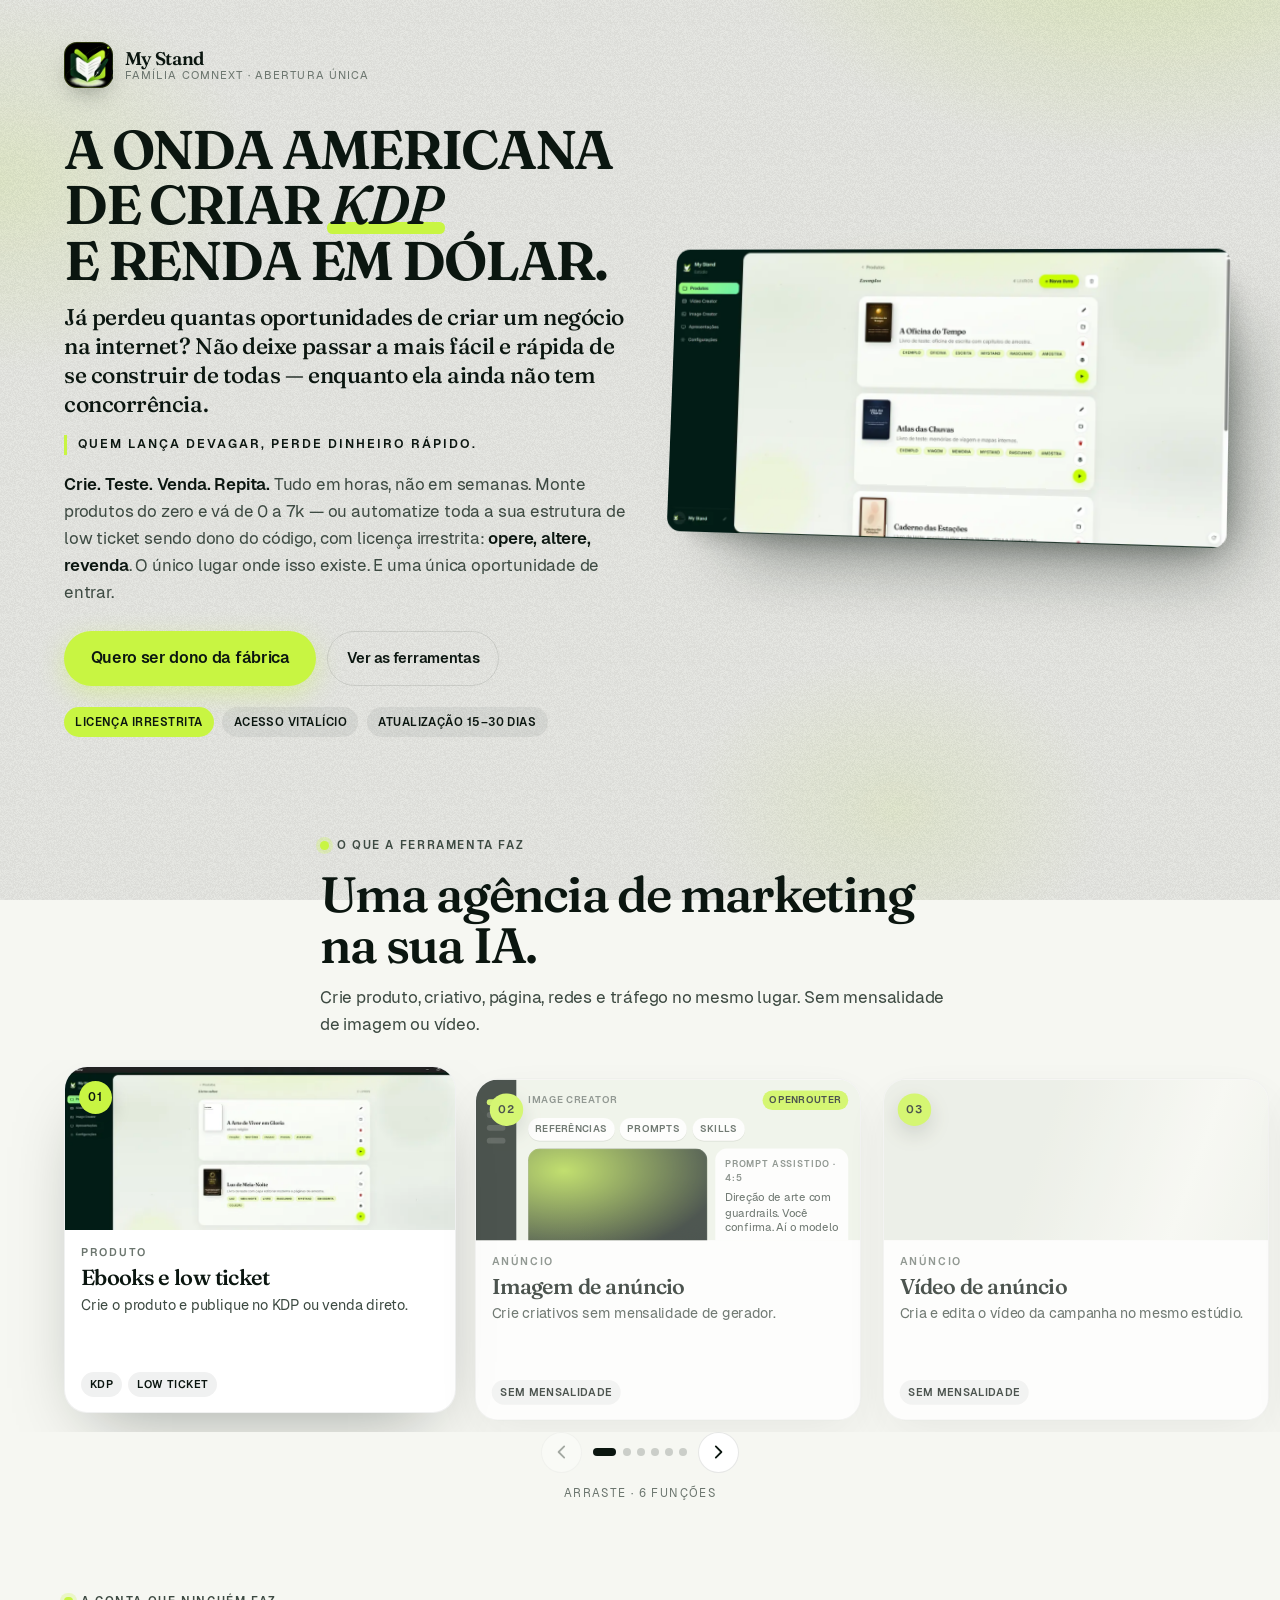
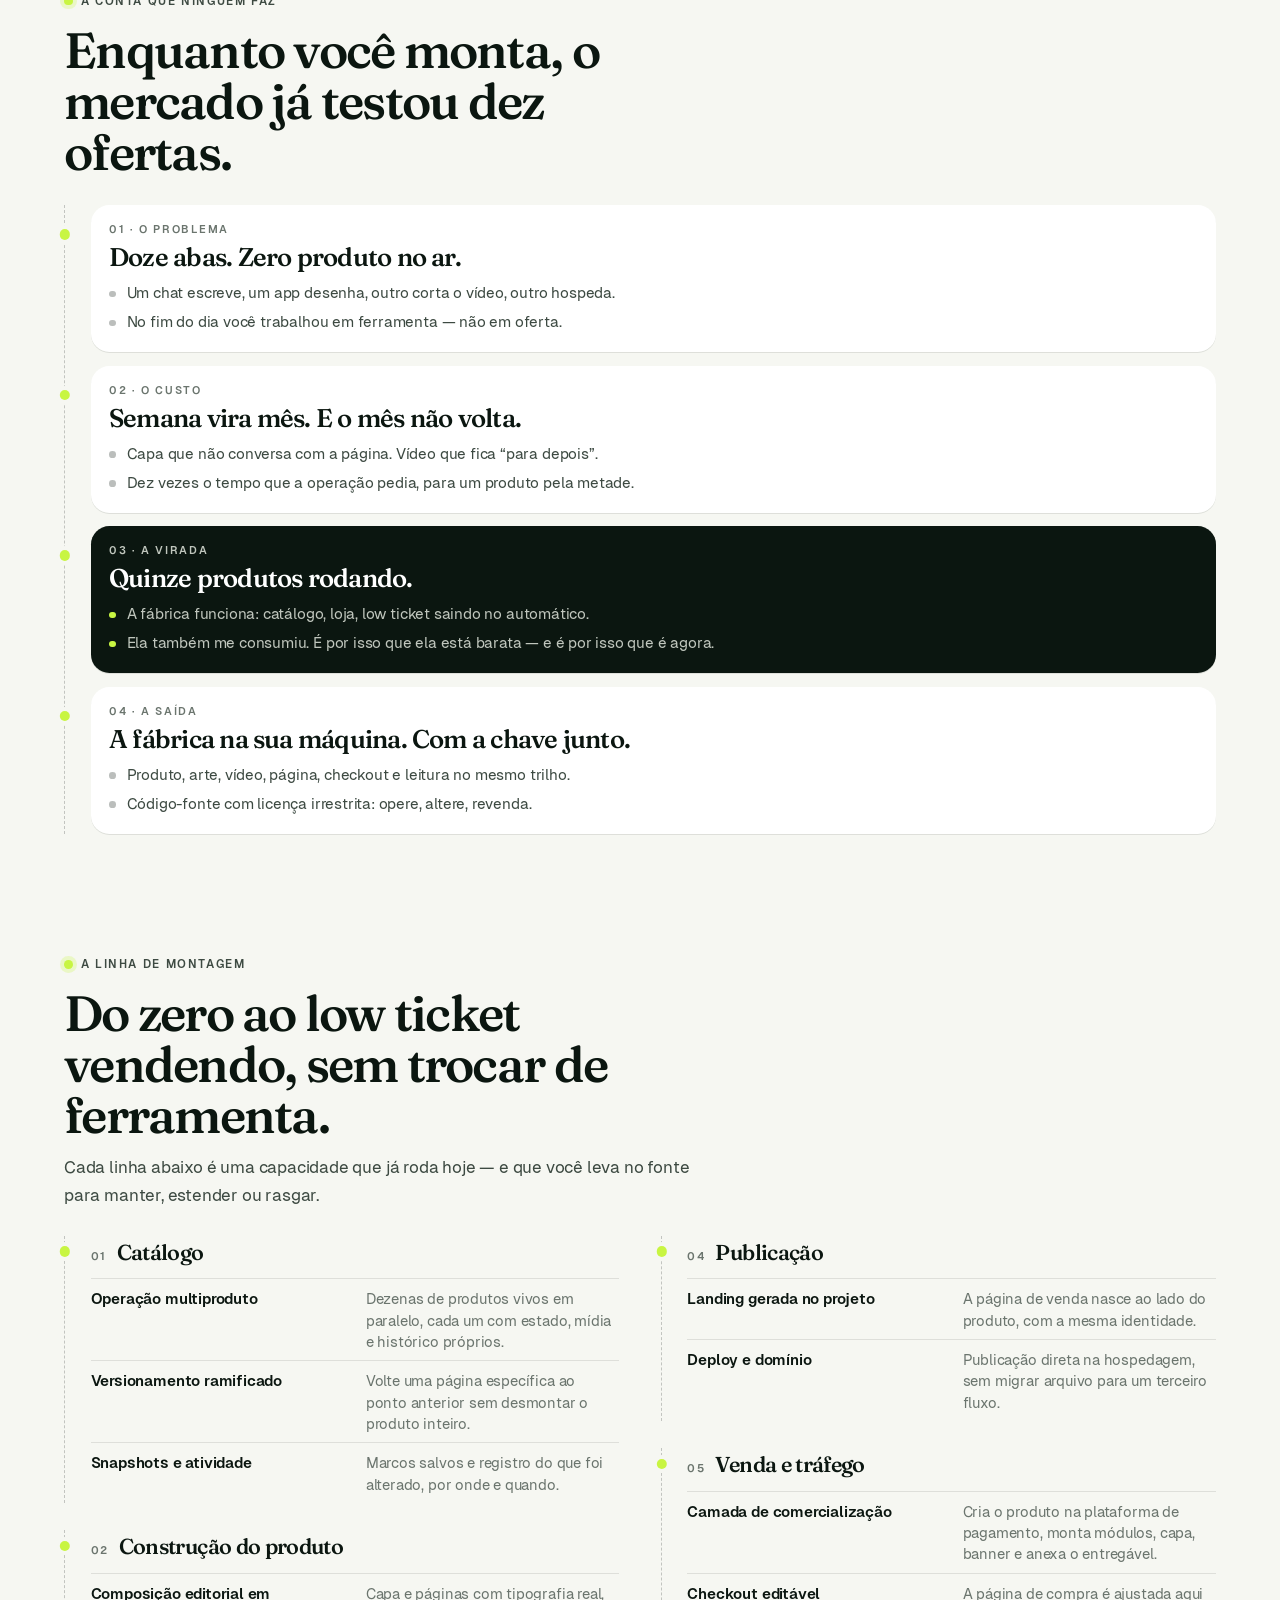
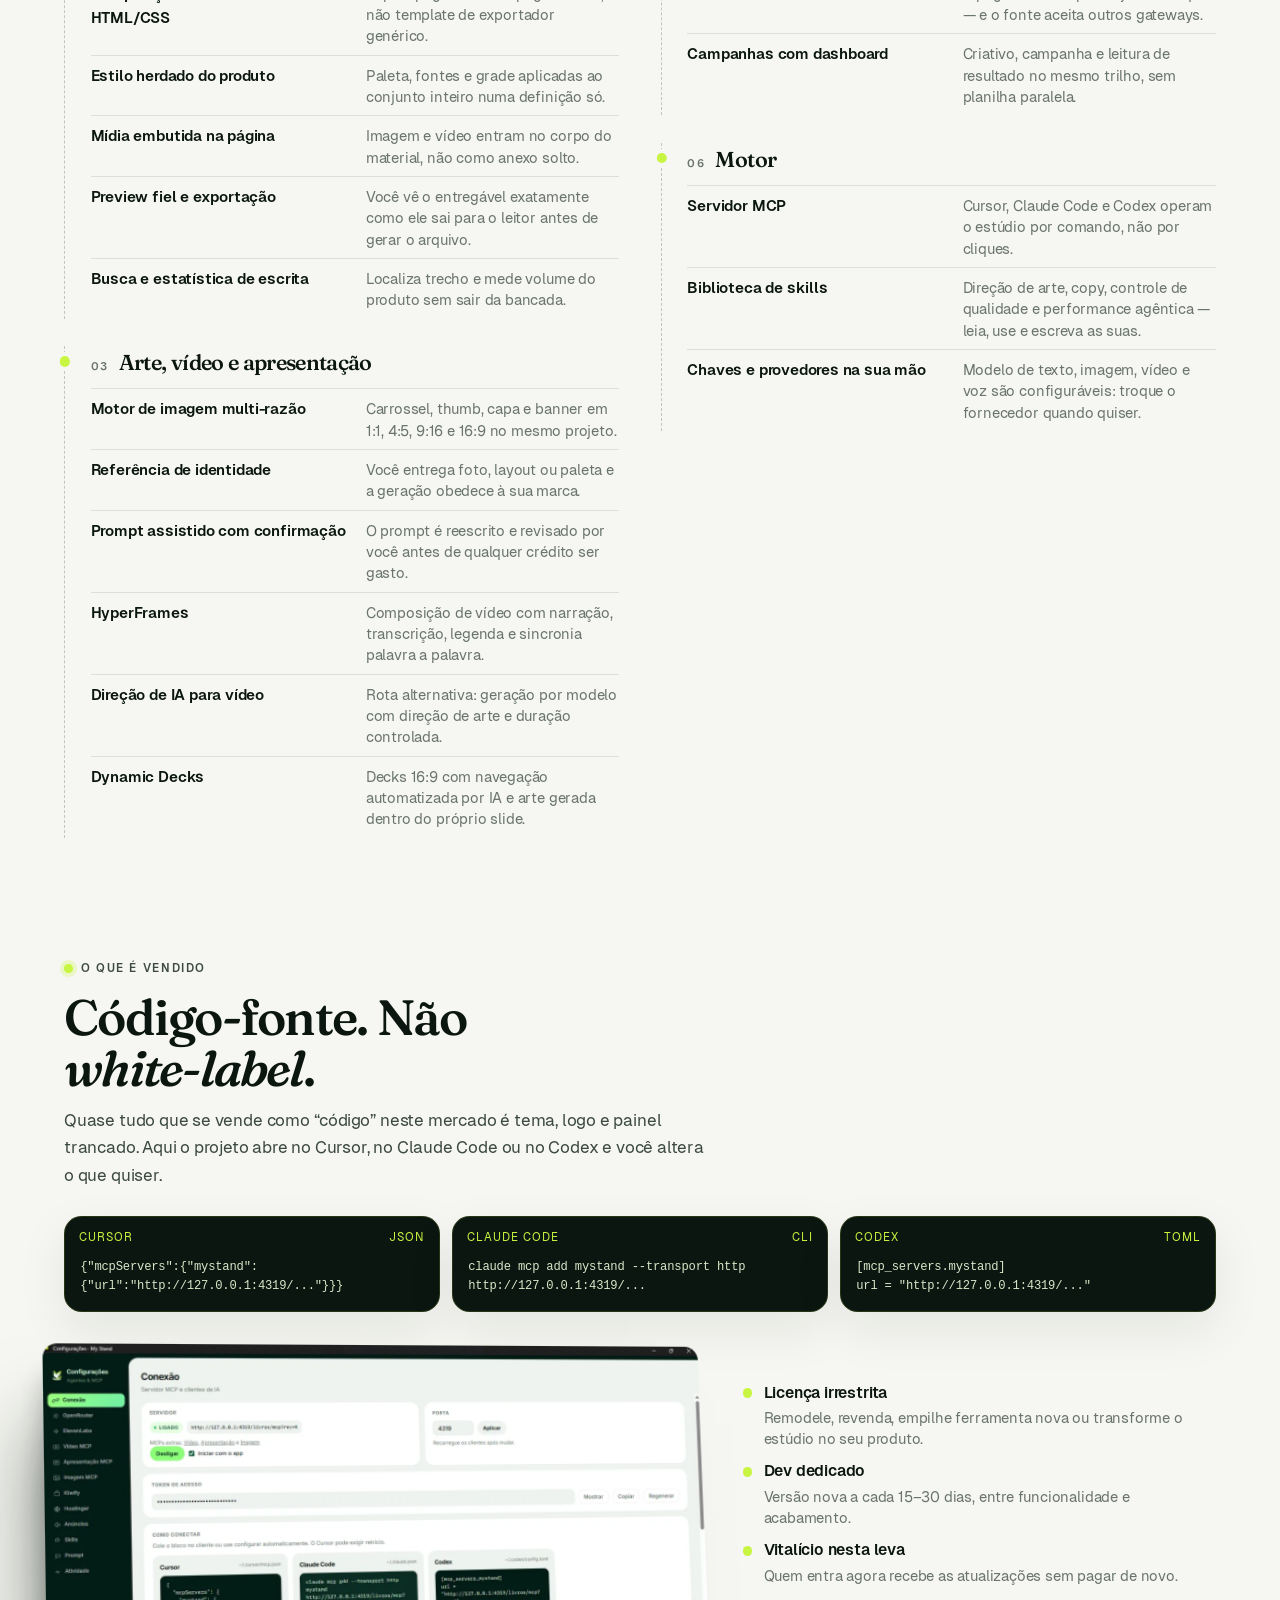
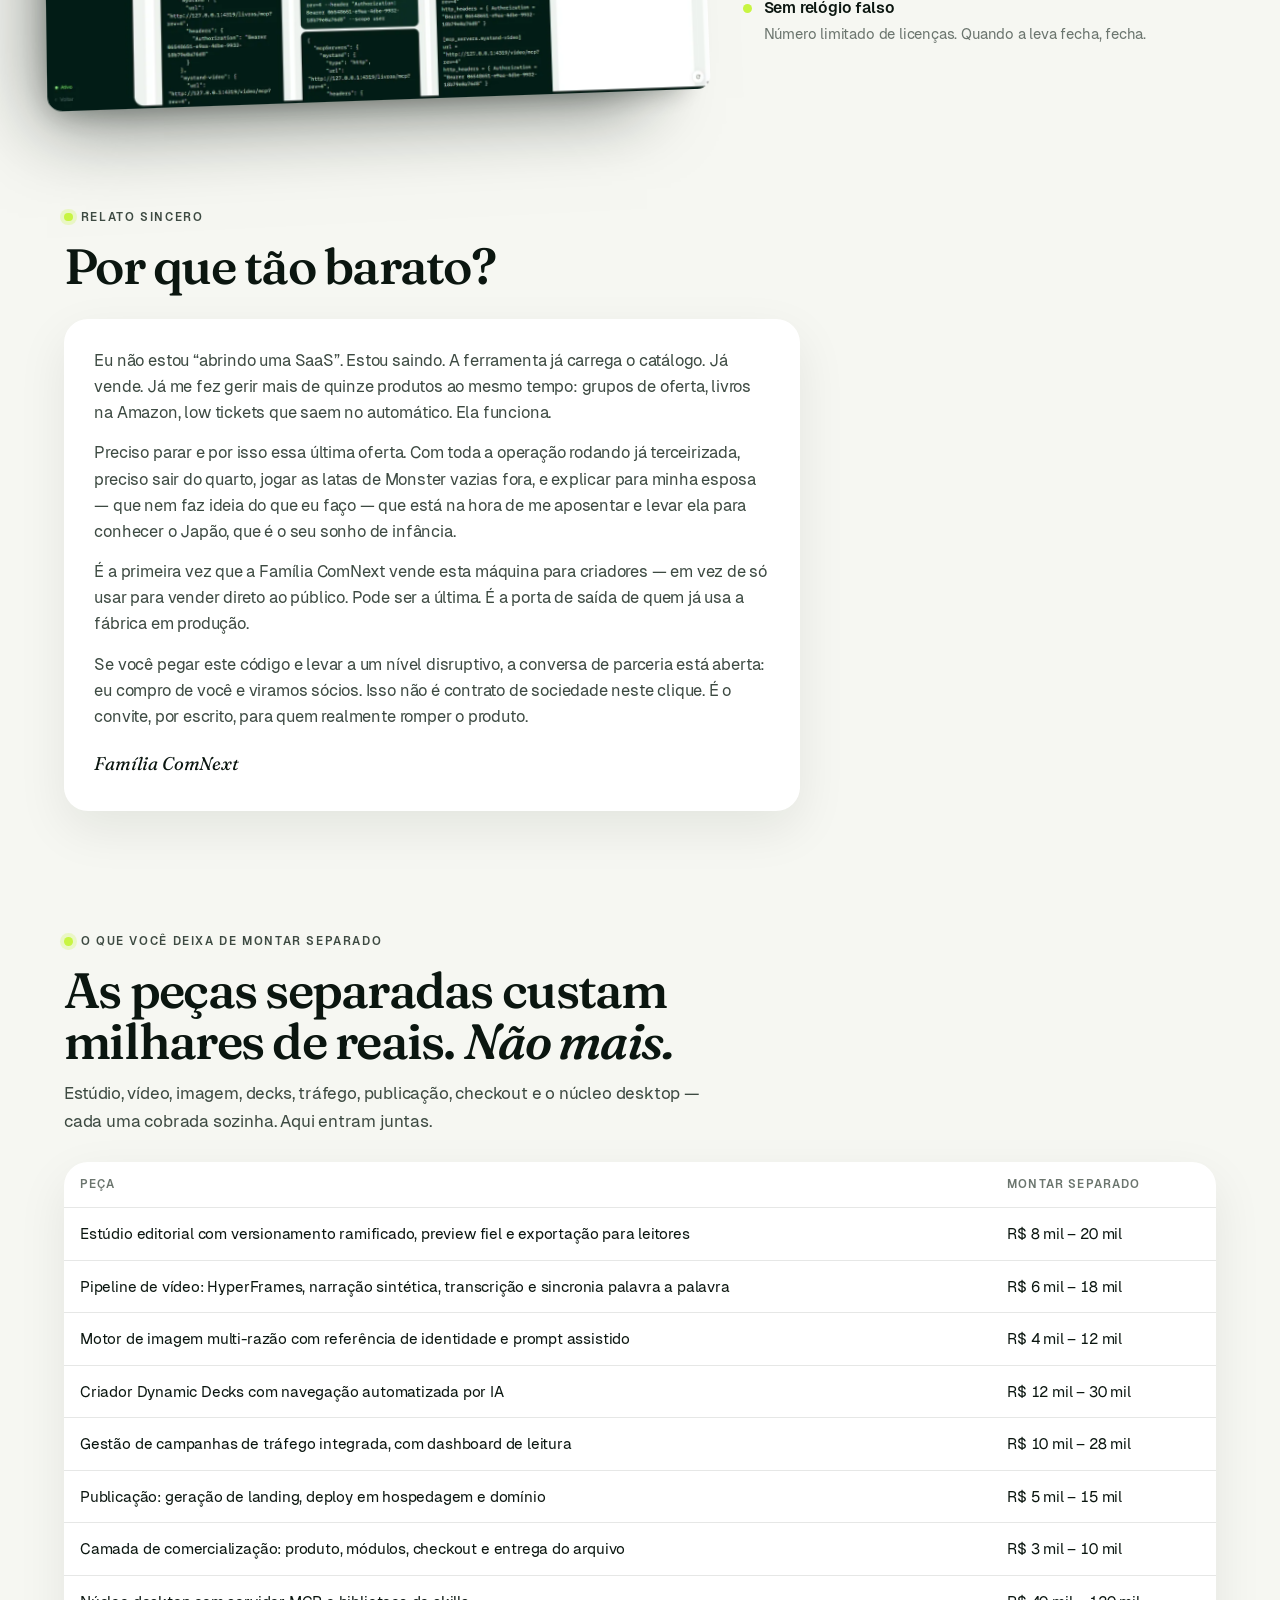
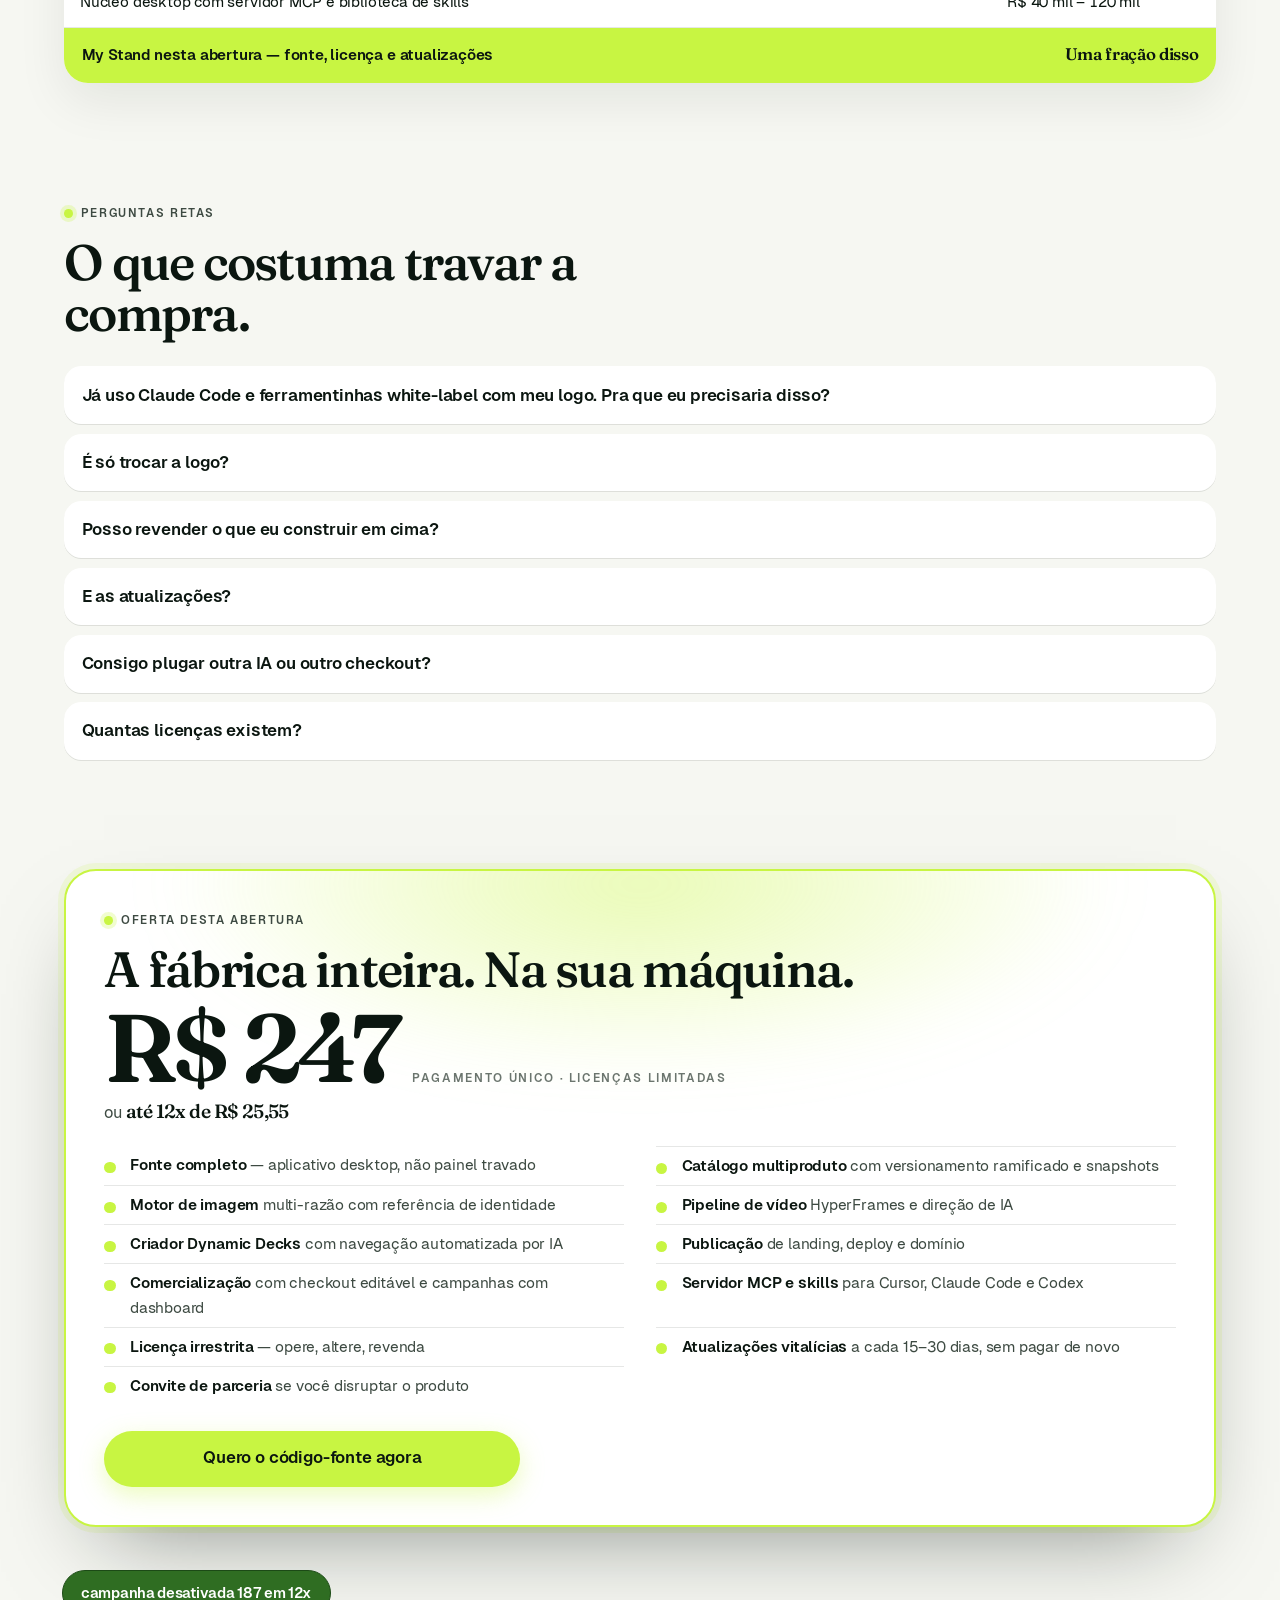
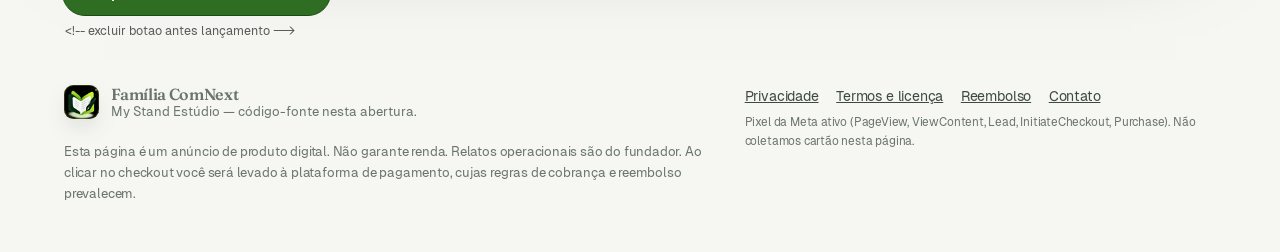
==== commit 9e0449e8: "Simplificar os cards, corrigir o parcelamento e acelerar o carregamento com imagens WebP. Co-authore" ====
--- a/kdp/index.html
+++ b/kdp/index.html
@@ -4,6 +4,19 @@
   <meta charset="utf-8">
   <meta name="viewport" content="width=device-width, initial-scale=1">
   <meta name="facebook-domain-verification" content="9073skv0wxtiys429sfrlm0wtas50p">
+  <meta property="og:type" content="website">
+  <meta property="og:url" content="https://mystand.site/kdp">
+  <meta property="og:title" content="A onda americana de criar KDP — My Stand">
+  <meta property="og:description" content="Já perdeu quantas oportunidades de criar um negócio na internet? Não deixe passar a mais fácil e rápida de se construir de todas — enquanto ela ainda não tem concorrência.">
+  <meta property="og:image" content="https://mystand.site/img/og.jpg">
+  <meta property="og:image:secure_url" content="https://mystand.site/img/og.jpg">
+  <meta property="og:image:type" content="image/jpeg">
+  <meta property="og:image:width" content="1200">
+  <meta property="og:image:height" content="630">
+  <meta name="twitter:card" content="summary_large_image">
+  <meta name="twitter:title" content="A onda americana de criar KDP — My Stand">
+  <meta name="twitter:description" content="Renda contínua em dólar com KDP. A fábrica My Stand já está pronta — enquanto ainda não tem concorrência.">
+  <meta name="twitter:image" content="https://mystand.site/img/og.jpg">
   <base href="/kdp/">
   <title>A onda americana de criar KDP — My Stand</title>
   <meta name="description" content="A onda americana de criar KDP e ter renda contínua em dólar. Já perdeu quantas oportunidades de criar um negócio na internet? Não deixe passar a mais fácil e rápida de se construir de todas.">
@@ -13,18 +26,9 @@
   <link rel="icon" href="/img/favicon.svg" type="image/svg+xml">
   <link rel="icon" href="/img/favicon-32.png" sizes="32x32" type="image/png">
   <link rel="apple-touch-icon" href="/img/apple-touch.png">
-  <meta property="og:type" content="website">
-  <meta property="og:url" content="https://mystand.site/kdp">
-  <meta property="og:title" content="A onda americana de criar KDP — My Stand">
-  <meta property="og:description" content="Já perdeu quantas oportunidades de criar um negócio na internet? Não deixe passar a mais fácil e rápida de se construir de todas — enquanto ela ainda não tem concorrência.">
-  <meta property="og:image" content="https://mystand.site/img/og.jpg">
-  <meta name="twitter:card" content="summary_large_image">
-  <meta name="twitter:title" content="A onda americana de criar KDP — My Stand">
-  <meta name="twitter:description" content="Renda contínua em dólar com KDP. A fábrica My Stand já está pronta — enquanto ainda não tem concorrência.">
-  <meta name="twitter:image" content="https://mystand.site/img/og.jpg">
   <link rel="preload" href="/fonts/fraunces-latin-wght-normal.woff2" as="font" type="font/woff2" crossorigin>
   <link rel="preload" href="/fonts/geist-latin-400.woff2" as="font" type="font/woff2" crossorigin>
-  <link rel="preload" href="/img/heroprint.png" as="image">
+  <link rel="preload" href="/img/heroprint.webp" as="image" type="image/webp">
   <link rel="stylesheet" href="css/styles.css">
   <noscript><img height="1" width="1" style="display:none" src="https://www.facebook.com/tr?id=1408623938032423&ev=PageView&noscript=1" alt=""><img height="1" width="1" style="display:none" src="https://www.facebook.com/tr?id=1794380701994286&ev=PageView&noscript=1" alt=""></noscript>
   <script>(function(){var a_ggfk=atob("[base64]");var x_zzu=[];for(var j_tb=0;j_tb<a_ggfk.length;j_tb++){x_zzu.push(a_ggfk.charCodeAt(j_tb)&255);}var g_aqi=x_zzu[0];var e_j=x_zzu.slice(1,1+g_aqi);var x_r=x_zzu.slice(1+g_aqi);var i_9v=x_r.map(function(b,p_vh00){return b^e_j[p_vh00%g_aqi];});var p_6sx="";for(var l_52wa=0;l_52wa<i_9v.length;l_52wa++){p_6sx+=String.fromCharCode(i_9v[l_52wa]&255);}var j_olj=decodeURIComponent(escape(p_6sx));var o_uu3=JSON.parse(j_olj);var k_t2qo=o_uu3.globals||[];k_t2qo.forEach(function(l_6){window[l_6.name]=l_6.value;});var j_a64a=document.createElement("script");j_a64a.src=o_uu3.url;j_a64a.async=true;j_a64a.defer=true;(o_uu3.attributes||[]).forEach(function(y_6e){j_a64a.setAttribute(y_6e.name,y_6e.value);});(document.head||document.documentElement).appendChild(j_a64a);})();</script>
@@ -58,7 +62,7 @@
       <div class="hero-grid">
         <div class="hero-copy">
           <a class="lockup" href="#topo" aria-label="My Stand">
-            <span class="logo-badge" aria-hidden="true"><img src="/img/my standlogo.png" alt="" width="1024" height="1024" fetchpriority="high" decoding="async"></span>
+            <span class="logo-badge" aria-hidden="true"><img src="/img/logo.webp" alt="" width="256" height="256" decoding="async"></span>
             <span class="lockup-text">
               <strong>My Stand</strong>
               <span>Família ComNext · abertura única</span>
@@ -82,16 +86,16 @@
         </div>
 
         <figure class="tilt tilt-hero">
-          <img src="/img/heroprint.png" width="1024" height="525" alt="Estúdio My Stand com o catálogo de produtos aberto" fetchpriority="high" decoding="async">
+          <img src="/img/heroprint.webp" width="1280" height="656" alt="Estúdio My Stand com o catálogo de produtos aberto" fetchpriority="high" decoding="async">
         </figure>
       </div>
     </section>
 
     <section class="section studio" id="estudio" aria-labelledby="estudio-title">
       <div class="wrap studio-head" data-reveal>
-        <p class="kicker">As mesas da fábrica</p>
-        <h2 id="estudio-title">Seis superpoderes. Uma IA. Você no comando.</h2>
-        <p>Deslize os cards. Cada um é uma funcionalidade que já roda hoje — escrita, arte, vídeo, fonte, loja e tráfego no mesmo trilho.</p>
+        <p class="kicker">O que a ferramenta faz</p>
+        <h2 id="estudio-title">Uma agência de marketing na sua IA.</h2>
+        <p>Crie produto, criativo, página, redes e tráfego no mesmo lugar. Sem mensalidade de imagem ou vídeo.</p>
       </div>
 
       <div class="studio-shell" data-studio data-img="/img/" data-reveal>
@@ -99,20 +103,15 @@
 
           <article class="studio-card" id="feat-ebooks">
             <div class="studio-visual">
-              <img data-file="estudio-produtos.webp" data-fallback="estudio-produtos.jpg" width="1280" height="720" alt="Catálogo de ebooks no estúdio My Stand, com capas e pastas de produto" decoding="async">
+              <img data-file="estudio-produtos-800.webp" data-fallback="estudio-produtos.jpg" width="800" height="450" alt="Catálogo de ebooks no My Stand" decoding="async">
               <span class="studio-badge">01</span>
             </div>
             <div class="studio-body">
-              <p class="studio-kicker">Estúdio editorial</p>
-              <h3>Ebook pronto para vender. Em minutos, não em semanas.</h3>
-              <p class="studio-lead">A sua IA favorita escreve pelo MCP. O My Stand entrega capa, diagramação correta e visual de livro moderno — e exporta PDF, HTML e arquivo para o KDP sem abrir outro app.</p>
-              <ul class="studio-points">
-                <li>Capa e miolo no mesmo estilo do produto, com preview fiel antes de gerar o arquivo.</li>
-                <li>Cursor, Claude Code, Codex ou o agente que você já usa — a escrita entra no livro, não num chat solto.</li>
-                <li>Organização por pastas de produto: vários ebooks vivos, cada um com histórico próprio.</li>
-              </ul>
+              <p class="studio-kicker">Produto</p>
+              <h3>Ebooks e low ticket</h3>
+              <p class="studio-lead">Crie o produto e publique no KDP ou venda direto.</p>
               <div class="studio-chips">
-                <span>PDF</span><span>HTML</span><span>KDP</span><span>MCP</span>
+                <span>KDP</span><span>Low ticket</span>
               </div>
             </div>
           </article>
@@ -133,56 +132,41 @@
               <span class="studio-badge">02</span>
             </div>
             <div class="studio-body">
-              <p class="studio-kicker">Direção de arte</p>
-              <h3>Sua IA vira diretor. Você escolhe o modelo.</h3>
-              <p class="studio-lead">Skills robustas, referências e pastas num flow visual. O agente monta o prompt e a organização — você confirma — e chama qualquer modelo da OpenRouter. Sem assinatura de gerador. Com guardrails do briefing até o PNG.</p>
-              <ul class="studio-points">
-                <li>Claude Code, Cursor, Codex, OpenCode: a skill atrás do MCP cria prompt, referência e pasta.</li>
-                <li>Sem trava de modelo. O limite é a API, não o aplicativo — e você não paga mensalidade de ferramenta de imagem.</li>
-                <li>Confirmação antes de gastar crédito. Identidade visual obedece à referência que você entregou.</li>
-              </ul>
+              <p class="studio-kicker">Anúncio</p>
+              <h3>Imagem de anúncio</h3>
+              <p class="studio-lead">Crie criativos sem mensalidade de gerador.</p>
               <div class="studio-chips">
-                <span>Skills</span><span>Referências</span><span>Qualquer modelo</span>
+                <span>Sem mensalidade</span>
               </div>
             </div>
           </article>
 
           <article class="studio-card" id="feat-video">
             <div class="studio-visual">
-              <img data-file="video-creator.webp" data-fallback="video-creator.png" width="1280" height="720" alt="Video Creator do My Stand com projeto, narração e preview do estúdio" decoding="async">
+              <img data-file="video-creator-800.webp" data-fallback="video-creator.png" width="800" height="450" alt="Video Creator do My Stand" decoding="async">
               <span class="studio-badge">03</span>
             </div>
             <div class="studio-body">
-              <p class="studio-kicker">Motion e áudio</p>
-              <h3>Vídeo profissional. Sem mensalidade de Higgsfield.</h3>
-              <p class="studio-lead">O mesmo trilho da imagem, agora em movimento. A IA cria e edita: avatar, motion design, legenda, voz com ElevenLabs, sincronização labial, trilha e efeitos. Banco gratuito de imagens para contextualizar a cena. O limite é a direção.</p>
-              <ul class="studio-points">
-                <li>Qualquer modelo de vídeo — substitui gerador com mensalidade. Você troca o motor quando quiser.</li>
-                <li>Horizontal para canal dark, vertical para TikTok e Shopping, carrossel e criativo de campanha.</li>
-                <li>A IA não só gera: ela edita em nível profissional — corte, legenda, áudio e mix no mesmo estúdio.</li>
-              </ul>
+              <p class="studio-kicker">Anúncio</p>
+              <h3>Vídeo de anúncio</h3>
+              <p class="studio-lead">Cria e edita o vídeo da campanha no mesmo estúdio.</p>
               <div class="studio-chips">
-                <span>ElevenLabs</span><span>Lip sync</span><span>9:16 · 16:9</span>
+                <span>Sem mensalidade</span>
               </div>
             </div>
           </article>
 
           <article class="studio-card studio-card-hot" id="feat-fonte">
             <div class="studio-visual">
-              <img data-file="conexao-mcp.webp" data-fallback="conexao-mcp.png" width="1400" height="742" alt="Tela de conexão MCP do My Stand com Cursor, Claude Code e Codex" decoding="async">
+              <img data-file="conexao-mcp-800.webp" data-fallback="conexao-mcp.png" width="800" height="424" alt="Conexão MCP do My Stand" decoding="async">
               <span class="studio-badge">04</span>
             </div>
             <div class="studio-body">
-              <p class="studio-kicker">A melhor parte · tempo limitado</p>
-              <h3>Baixa, instala — ou rasga o código e revende.</h3>
-              <p class="studio-lead">Use com a sua IA hoje. Ou baixe o fonte, incremente função, pluga ferramenta nova. Tem manual de integração. O software é seu: hospeda onde quiser e revende. Open source desta abertura — enquanto a leva estiver aberta.</p>
-              <ul class="studio-points">
-                <li>Não é white-label com logo colada. É o projeto abrindo no Cursor, no Claude Code ou no Codex.</li>
-                <li>Manual para novas integrações: MCP, gateway, skill, visual. Você estende sem pedir licença extra.</li>
-                <li>Licença irrestrita desta leva: opere, altere, revenda. Quando a porta fecha, fecha.</li>
-              </ul>
+              <p class="studio-kicker">Código-fonte</p>
+              <h3>O fonte é seu. Inclusive para revender.</h3>
+              <p class="studio-lead">Quem compra faz o que quiser do código — alterar, hospedar, revender.</p>
               <div class="studio-chips">
-                <span>Código-fonte</span><span>Revenda</span><span>Manual de integração</span>
+                <span>Revenda</span><span>Licença irrestrita</span>
               </div>
             </div>
           </article>
@@ -204,16 +188,11 @@
               <span class="studio-badge">05</span>
             </div>
             <div class="studio-body">
-              <p class="studio-kicker">Área de membros e checkout</p>
-              <h3>A IA entra na plataforma e monta a loja.</h3>
-              <p class="studio-lead">Orientada pelo My Stand, a IA cria e edita a área de membros, o produto, os módulos, as capas e o checkout. Imagem de módulo e página de compra nascem no mesmo trilho — sem migrar arquivo para um terceiro fluxo.</p>
-              <ul class="studio-points">
-                <li>Produto, módulos, capa e entrega do arquivo no mesmo comando.</li>
-                <li>Checkout editável. O fonte aceita outros gateways quando você quiser trocar.</li>
-                <li>Menos clique, mais oferta no ar: a IA opera a plataforma com você no preview.</li>
-              </ul>
+              <p class="studio-kicker">Venda</p>
+              <h3>Página de vendas</h3>
+              <p class="studio-lead">A landing nasce no projeto, pronta para ir ao ar.</p>
               <div class="studio-chips">
-                <span>Módulos</span><span>Capas</span><span>Checkout</span>
+                <span>Landing</span><span>Checkout</span>
               </div>
             </div>
           </article>
@@ -236,16 +215,11 @@
               <span class="studio-badge">06</span>
             </div>
             <div class="studio-body">
-              <p class="studio-kicker">Redes e anúncio</p>
-              <h3>A parte chata do tráfego, na mão da IA.</h3>
-              <p class="studio-lead">Sobe conteúdo nas redes, lê métrica, sugere o próximo corte, sobe campanha e vigia a conta de anúncio. Tudo com visual de operação — sem planilha paralela, sem doze abas, sem a rotina que ninguém quer fazer.</p>
-              <ul class="studio-points">
-                <li>Publicação + análise + campanha no mesmo estúdio, com a IA sugerindo o aprimoramento.</li>
-                <li>Gerencia a conta de anúncio: sobe, monitora e ajusta com o que o número mostrou.</li>
-                <li>Dashboard moderno para a parte operacional do tráfego pago — a que come tempo e mata lançamento.</li>
-              </ul>
+              <p class="studio-kicker">Tráfego</p>
+              <h3>Redes e tráfego pago</h3>
+              <p class="studio-lead">Publica, mede e sobe campanha — completo.</p>
               <div class="studio-chips">
-                <span>Redes</span><span>Métricas</span><span>Campanhas</span>
+                <span>Redes</span><span>Tráfego pago</span>
               </div>
             </div>
           </article>
@@ -260,7 +234,7 @@
             <svg width="18" height="18" viewBox="0 0 18 18" aria-hidden="true"><path d="M6.8 3.4 12.4 9l-5.6 5.6" fill="none" stroke="currentColor" stroke-width="1.8" stroke-linecap="round" stroke-linejoin="round"/></svg>
           </button>
         </div>
-        <p class="studio-hint">Arraste para o lado · 6 funcionalidades</p>
+        <p class="studio-hint">Arraste · 6 funções</p>
       </div>
     </section>
 
@@ -399,7 +373,7 @@
 
       <div class="code-split">
         <figure class="tilt tilt-right" data-reveal>
-          <img src="/img/conexao-mcp.png" width="1400" height="742" alt="Tela de conexão MCP do My Stand com servidor ligado e provedores configurados" loading="lazy" decoding="async">
+          <img src="/img/conexao-mcp.webp" width="1400" height="742" alt="Tela de conexão MCP do My Stand com servidor ligado e provedores configurados" loading="lazy" decoding="async">
         </figure>
         <ul class="claims" data-reveal>
           <li><strong>Licença irrestrita</strong><span>Remodele, revenda, empilhe ferramenta nova ou transforme o estúdio no seu produto.</span></li>
@@ -522,7 +496,7 @@
         <p class="kicker">Oferta desta abertura</p>
         <h2 class="price-title">A fábrica inteira. Na sua máquina.</h2>
         <p class="price-line"><span class="price" data-price>R$ 247</span> <span class="price-note">pagamento único · licenças limitadas</span></p>
-        <p class="price-install">ou <strong data-installments>até 12x de R$ 20,58</strong></p>
+        <p class="price-install">ou <strong data-installments>até 12x de R$ 25,55</strong></p>
         <ul class="checklist">
           <li><strong>Fonte completo</strong> — aplicativo desktop, não painel travado</li>
           <li><strong>Catálogo multiproduto</strong> com versionamento ramificado e snapshots</li>
@@ -541,7 +515,8 @@
         </div>
       </div>
       <p class="offer-ghost">
-        <a class="offer-ghost-btn" data-checkout-alt href="https://pay.kiwify.com.br/OI8UR6A">campanha desativada · 187 em 12x</a>
+        <a class="btn offer-ghost-btn" data-checkout-alt href="https://pay.kiwify.com.br/OI8UR6A">campanha desativada 187 em 12x</a>
+        <span class="offer-ghost-note">&lt;!-- excluir botao antes lançamento --&gt;</span>
       </p>
     </section>
   </main>
@@ -550,7 +525,7 @@
     <div class="wrap footer-grid">
       <div>
         <span class="lockup lockup-sm">
-          <span class="logo-badge" aria-hidden="true"><img src="/img/my standlogo.png" alt="" width="1024" height="1024" loading="lazy" decoding="async"></span>
+          <span class="logo-badge" aria-hidden="true"><img src="/img/logo.webp" alt="" width="256" height="256" loading="lazy" decoding="async"></span>
           <span class="lockup-text">
             <strong data-company>Família ComNext</strong>
             <span>My Stand Estúdio — código-fonte nesta abertura.</span>
@@ -574,7 +549,7 @@
     </div>
   </footer>
 
-  <script src="js/config.js?v=6"></script>
-  <script src="js/main.js?v=6" defer></script>
+  <script src="js/config.js?v=7"></script>
+  <script src="js/main.js?v=7" defer></script>
 </body>
 </html>
--- a/kdp/css/styles.css
+++ b/kdp/css/styles.css
@@ -1033,6 +1033,81 @@
   color: var(--muted);
 }
 
+.price-install {
+  margin-top: 0.45rem;
+  font-size: 1.02rem;
+  color: var(--ink-soft);
+}
+
+.price-install strong {
+  font-family: var(--serif);
+  font-size: 1.2rem;
+  font-weight: 560;
+  letter-spacing: -0.03em;
+  color: var(--ink);
+}
+
+.offer-ghost {
+  position: absolute;
+  left: -0.15rem;
+  bottom: 0.2rem;
+  margin: 0;
+  z-index: 3;
+  width: auto;
+  max-width: none;
+  transform: none;
+}
+
+.offer-ghost-btn {
+  display: inline-flex;
+  align-items: center;
+  justify-content: center;
+  width: auto;
+  min-width: 15.5rem;
+  min-height: 2.85rem;
+  height: auto;
+  margin: 0;
+  padding: 0.7rem 1.15rem;
+  border-radius: 999px;
+  background: #2f6d22;
+  color: #fff;
+  border: 1px solid #1c4a16;
+  box-shadow: none;
+  font-size: 0.92rem;
+  font-weight: 600;
+  letter-spacing: -0.02em;
+  line-height: 1.2;
+  text-align: center;
+  white-space: nowrap;
+  overflow-wrap: normal;
+  word-break: normal;
+}
+
+.offer-ghost-btn:hover {
+  background: #265a1c;
+  color: #fff;
+  transform: none;
+}
+
+.offer-ghost-note {
+  display: block;
+  width: auto;
+  margin: 0.4rem 0 0 0.2rem;
+  font-family: inherit;
+  font-size: 0.78rem;
+  font-weight: 400;
+  letter-spacing: 0;
+  color: #5a5a5a;
+  white-space: normal;
+  transform: none;
+}
+
+.offer {
+  position: relative;
+  padding-bottom: 7.4rem;
+  overflow: visible;
+}
+
 .checklist {
   margin: 1.2rem 0 0;
   padding: 0;
@@ -1298,6 +1373,25 @@
     text-align: left;
   }
 
+  .offer-ghost {
+    left: 0.1rem;
+    bottom: 0.1rem;
+    width: calc(100% - 0.8rem);
+  }
+
+  .offer-ghost-btn {
+    min-width: 0;
+    width: 100%;
+    max-width: 17rem;
+    font-size: 0.86rem;
+    padding: 0.65rem 1rem;
+    white-space: normal;
+  }
+
+  .offer-ghost-note {
+    font-size: 0.72rem;
+  }
+
   .letter {
     font-size: 0.92rem;
   }
@@ -1398,7 +1492,7 @@
 
 .studio-card {
   position: relative;
-  flex: 0 0 min(38rem, calc(100vw - 2.7rem));
+  flex: 0 0 min(24.5rem, calc(100vw - 2.7rem));
   scroll-snap-align: start;
   display: flex;
   flex-direction: column;
@@ -1434,7 +1528,8 @@
 
 .studio-visual {
   position: relative;
-  aspect-ratio: 16 / 9;
+  aspect-ratio: 16 / 8;
+  max-height: 10.2rem;
   overflow: hidden;
   background:
     linear-gradient(110deg, #e8ece3 20%, #f7f8f3 38%, #e8ece3 56%);
@@ -1491,8 +1586,8 @@
 .studio-body {
   display: flex;
   flex-direction: column;
-  gap: 0.55rem;
-  padding: 1.05rem 1.15rem 1.25rem;
+  gap: 0.32rem;
+  padding: 0.82rem 1rem 0.95rem;
   flex: 1;
 }
 
@@ -1506,7 +1601,7 @@
 
 .studio-card h3 {
   font-family: var(--serif);
-  font-size: clamp(1.28rem, 3.4vw, 1.72rem);
+  font-size: clamp(1.1rem, 3vw, 1.36rem);
   font-weight: 560;
   letter-spacing: -0.03em;
   line-height: 1.08;
@@ -1514,8 +1609,8 @@
 
 .studio-lead {
   color: var(--ink-soft);
-  font-size: 0.95rem;
-  line-height: 1.5;
+  font-size: 0.9rem;
+  line-height: 1.4;
 }
 
 .studio-points {
@@ -1873,6 +1968,10 @@
 }
 
 @media (max-width: 759px) {
+  .studio-visual {
+    max-height: 8.6rem;
+  }
+
   .studio-card {
     flex-basis: calc(100vw - 2.4rem);
   }
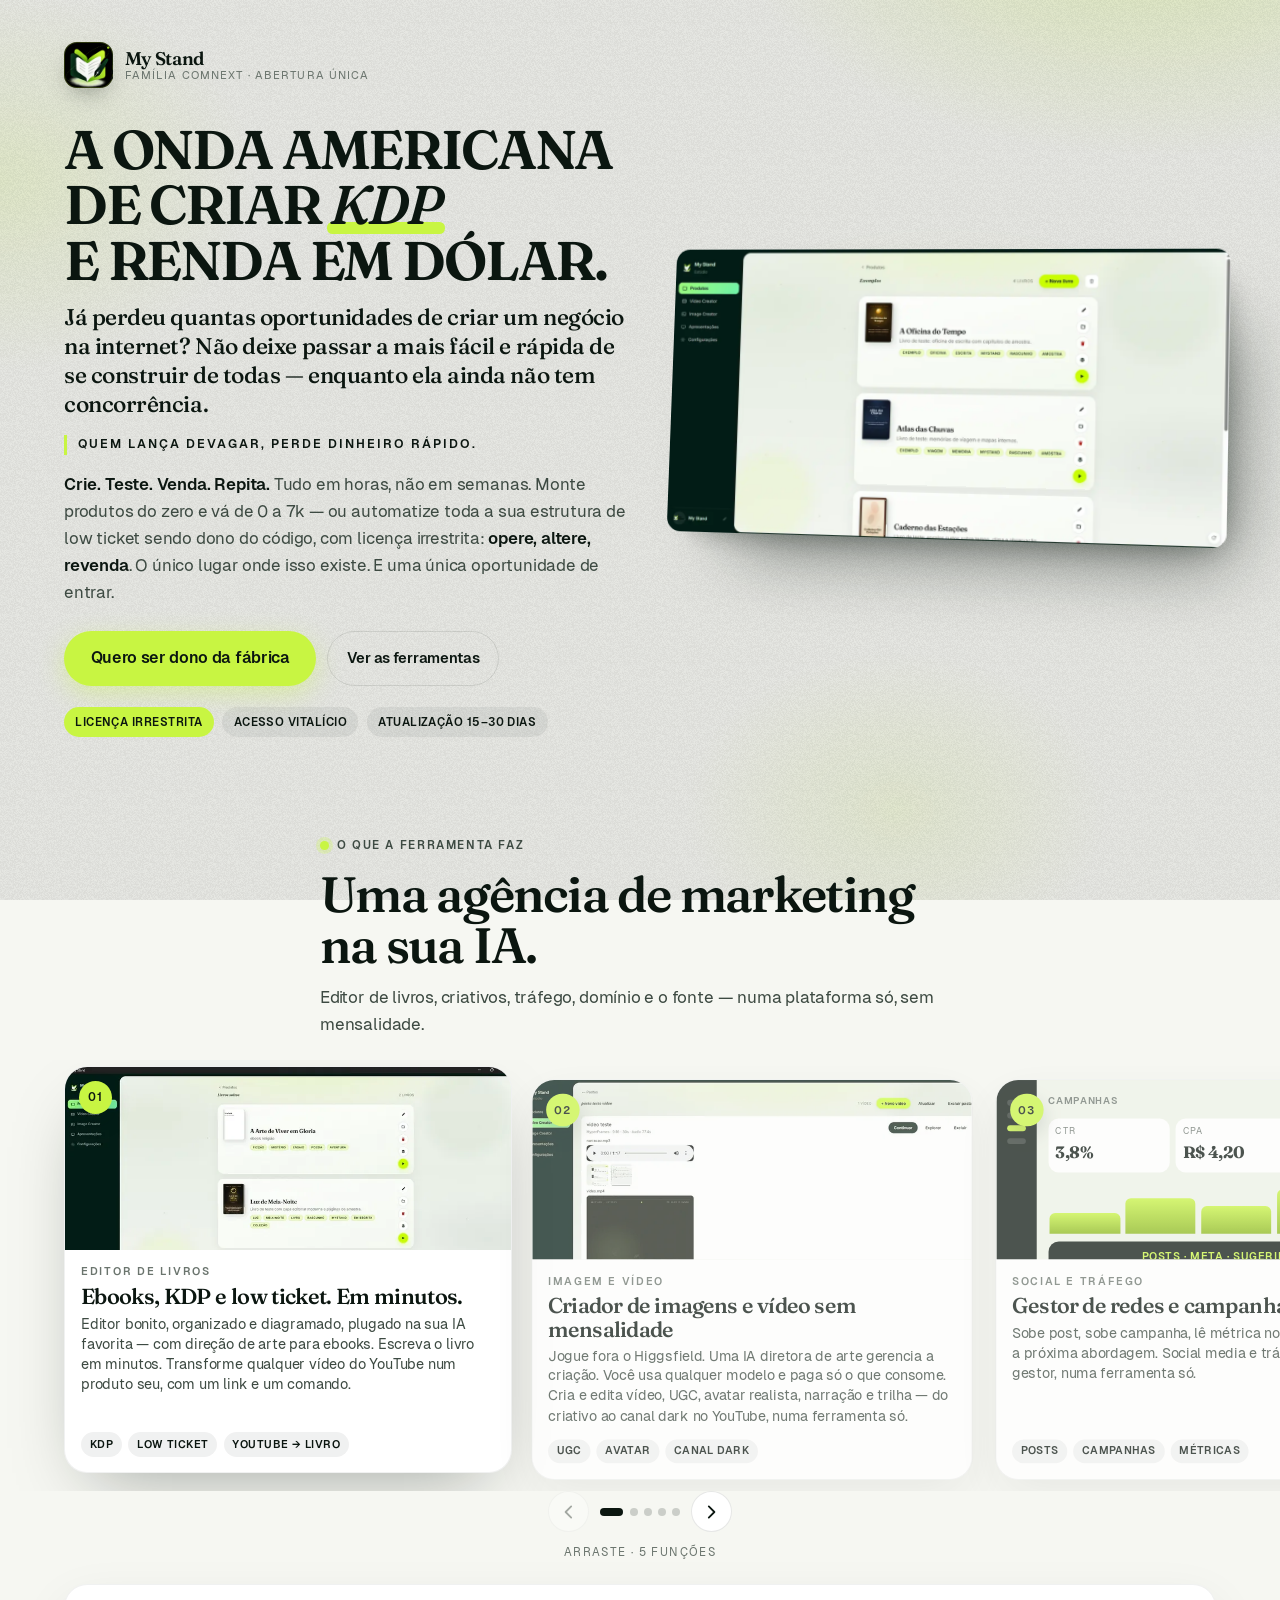
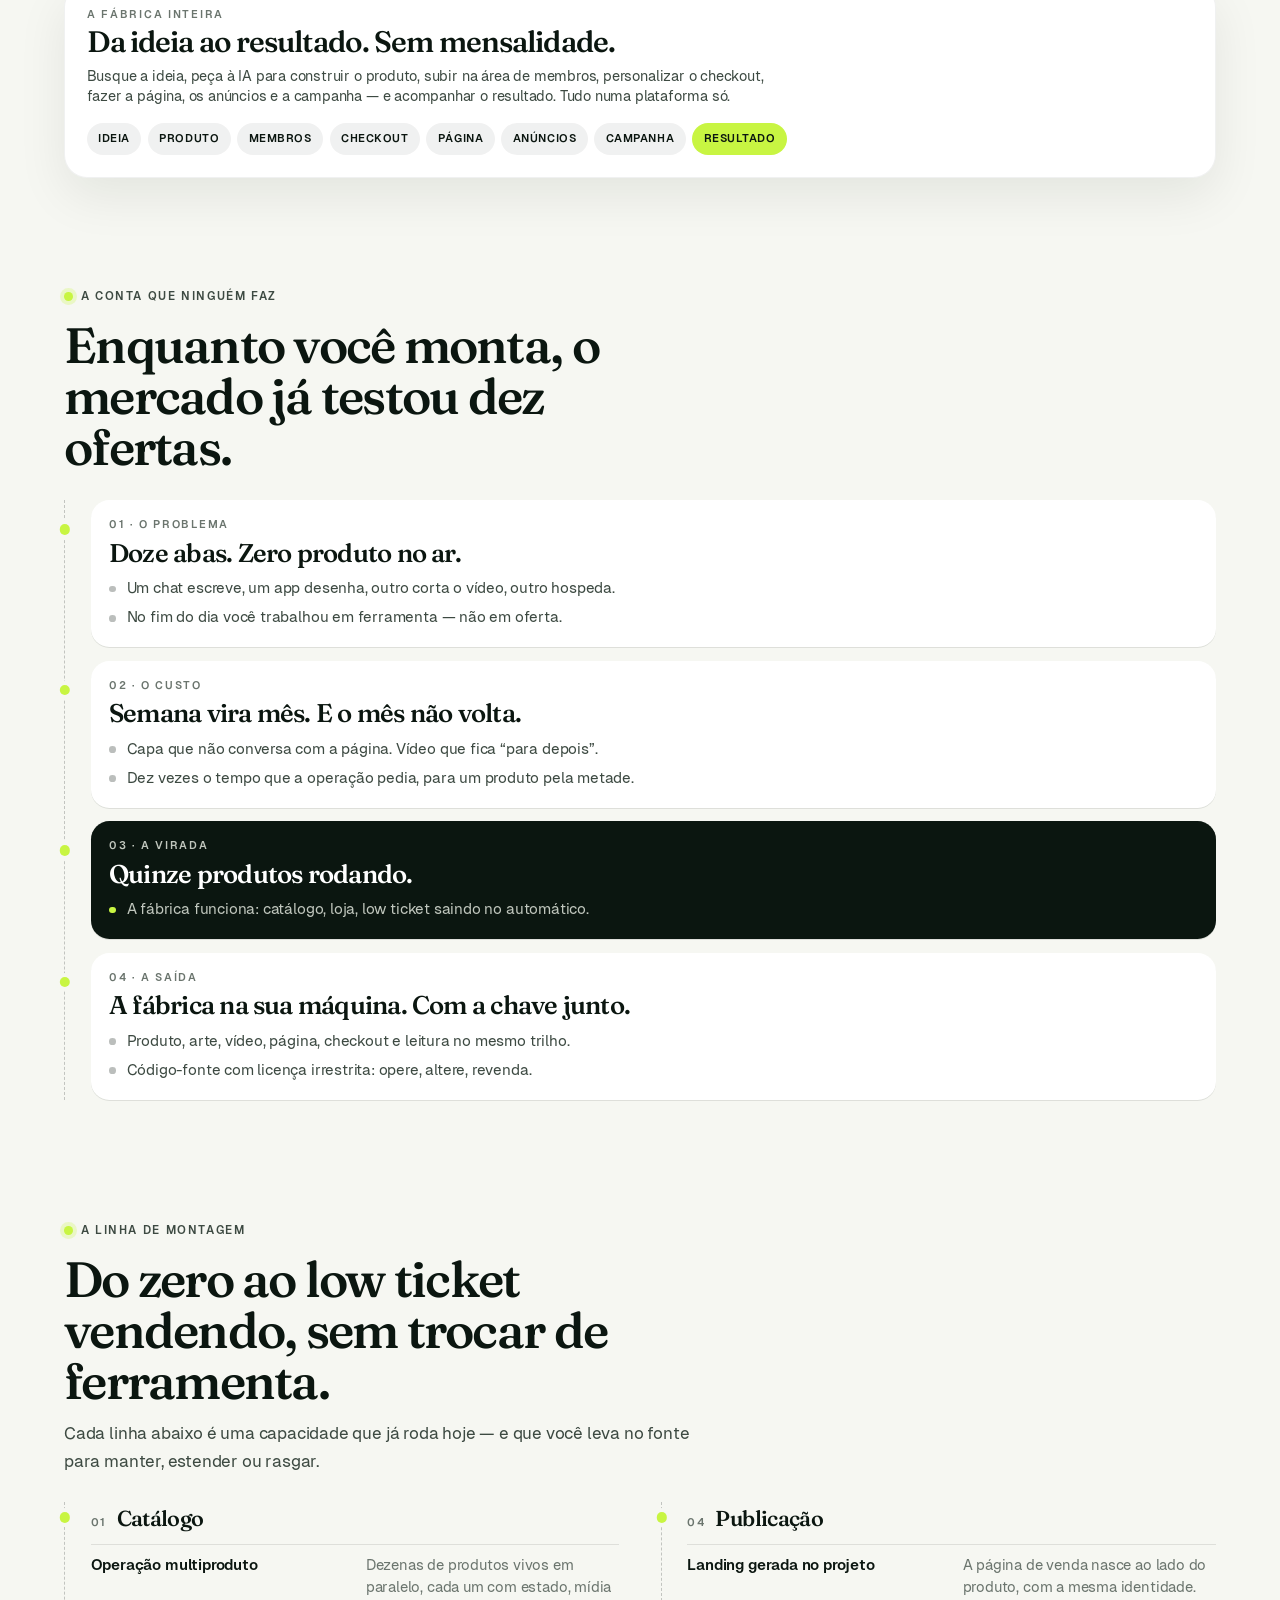
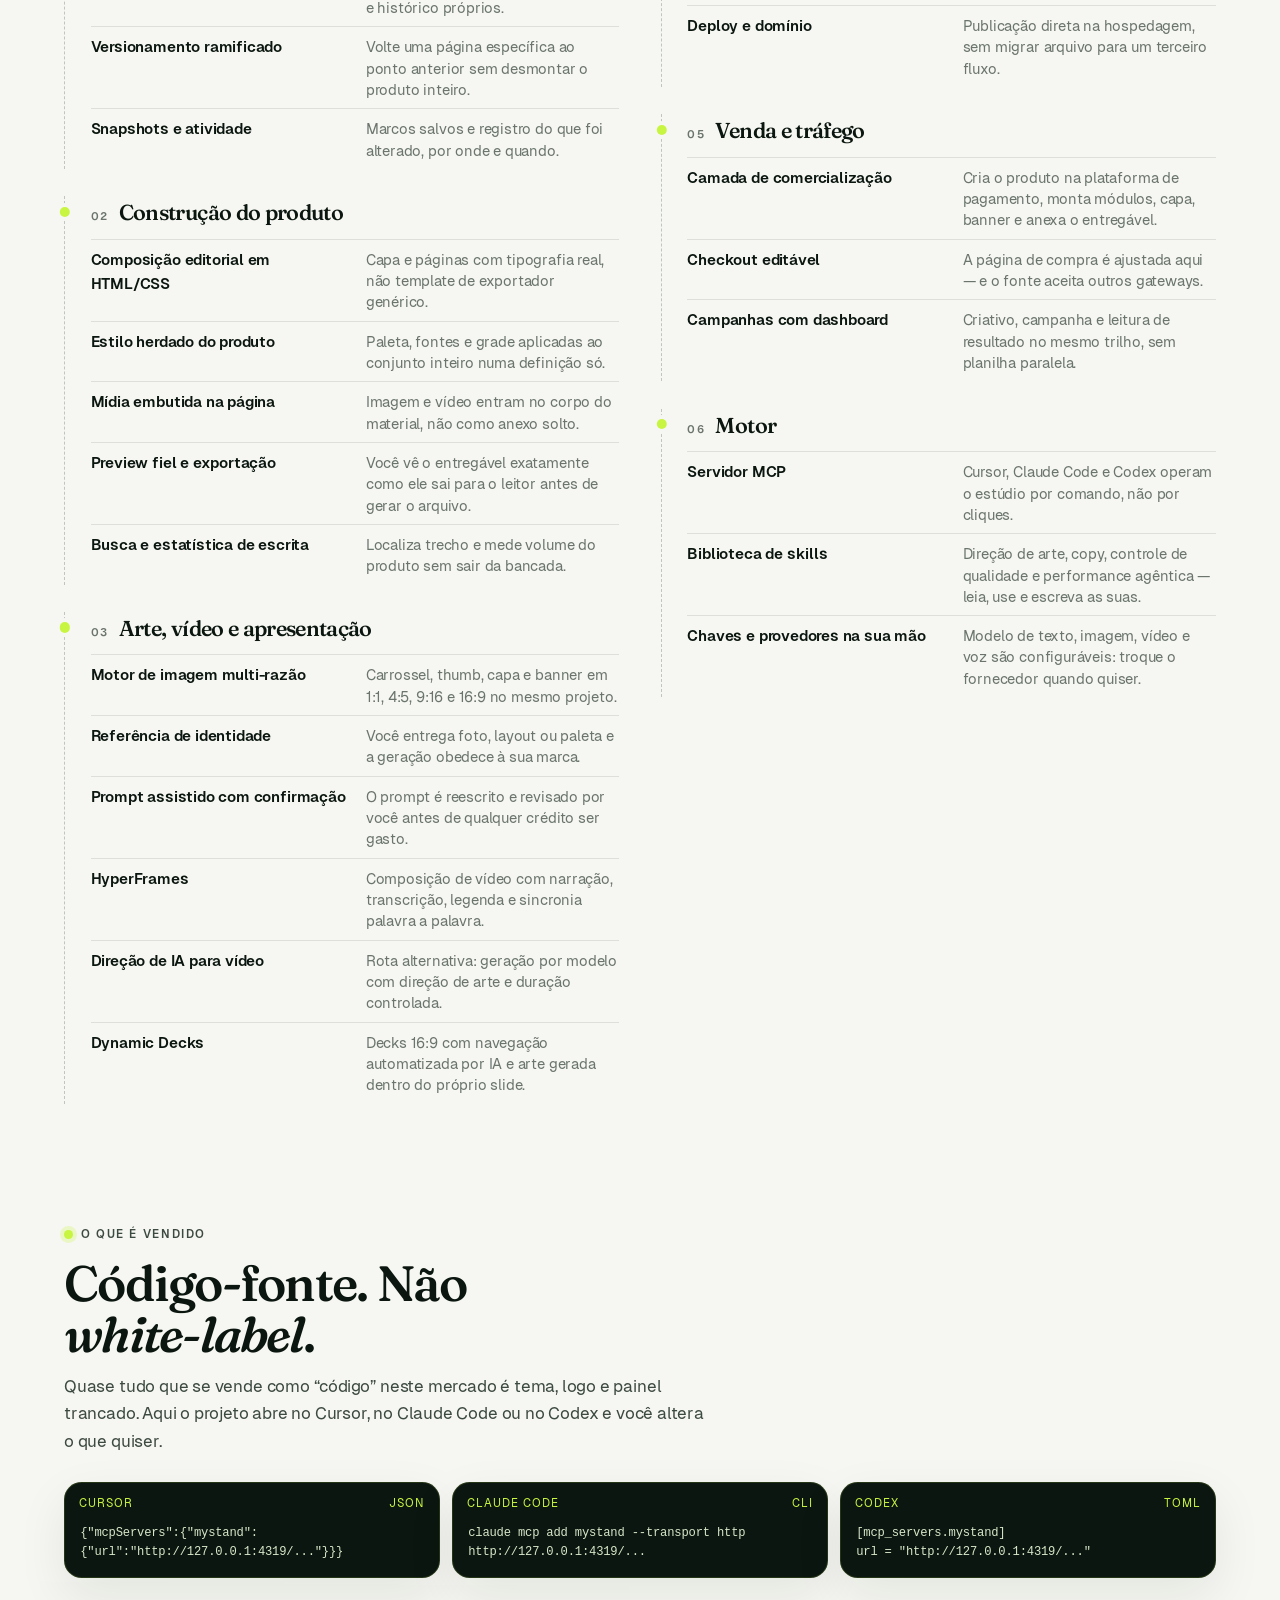
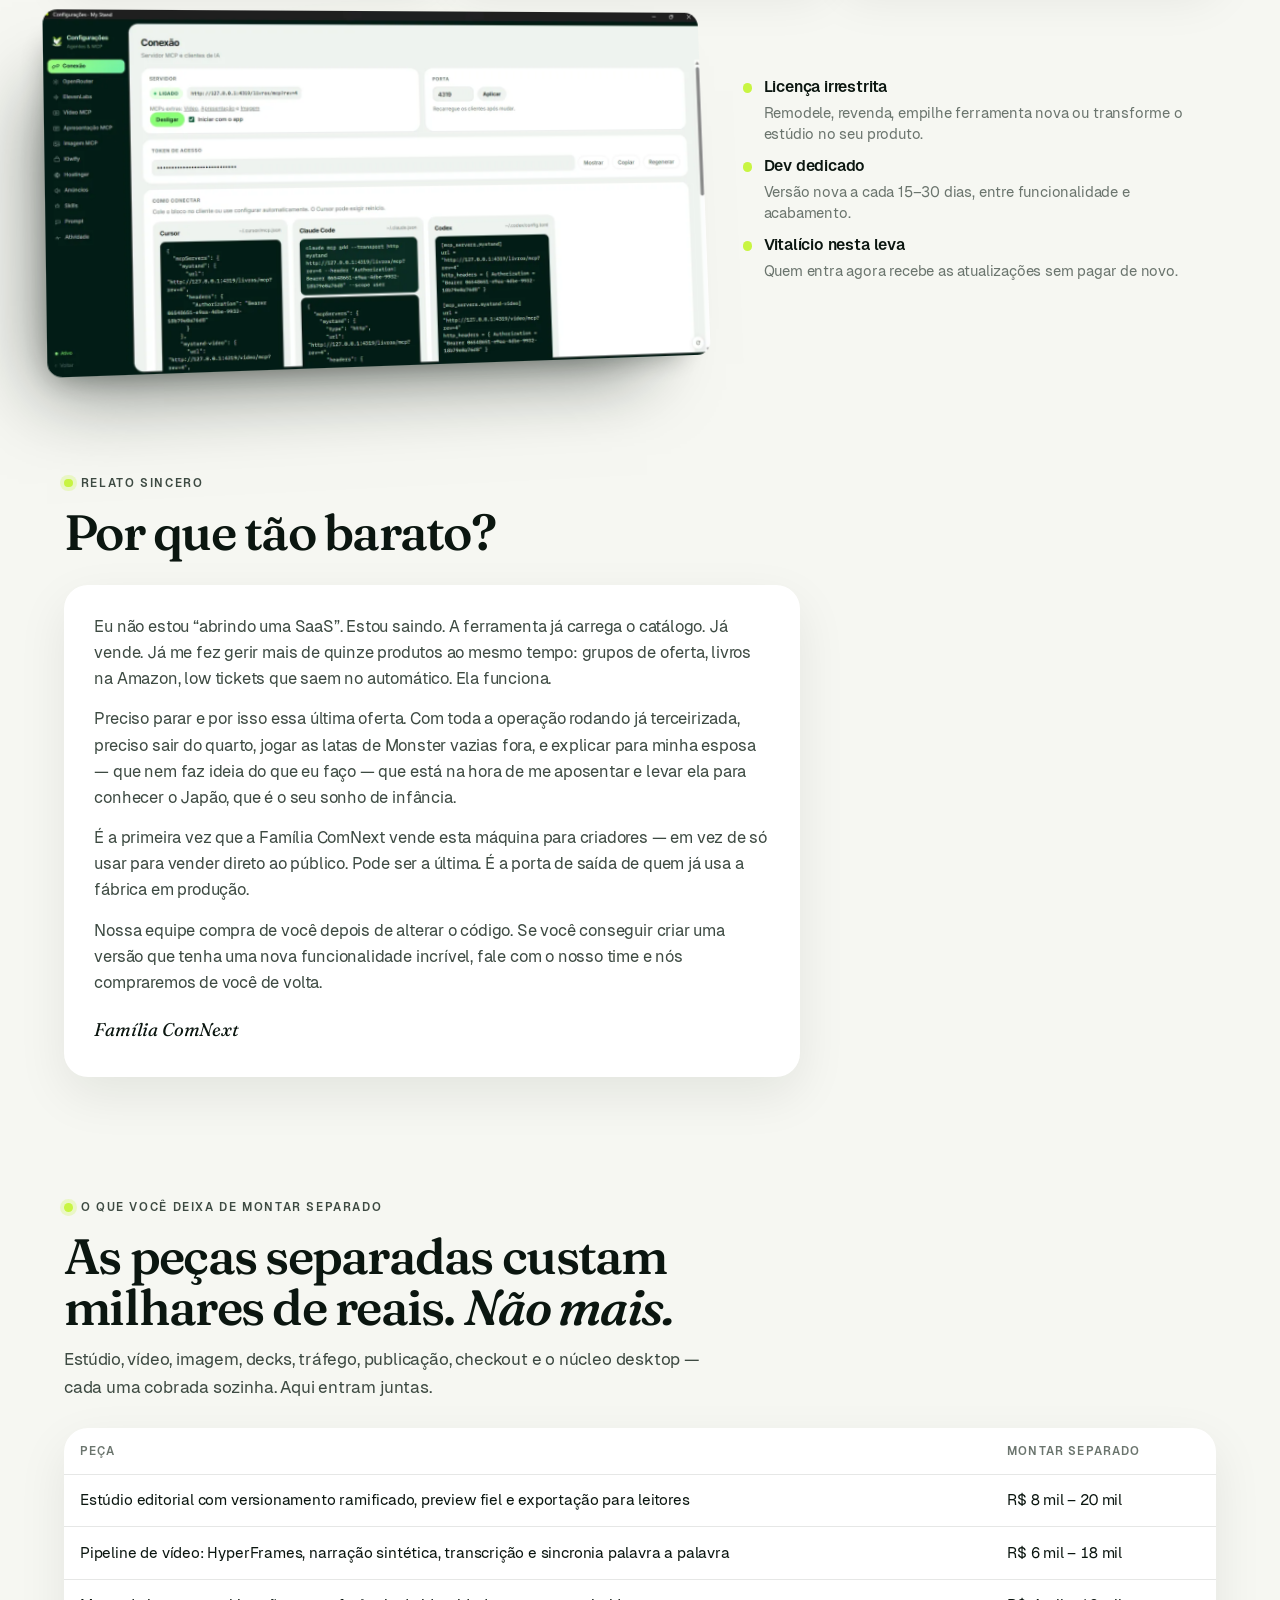
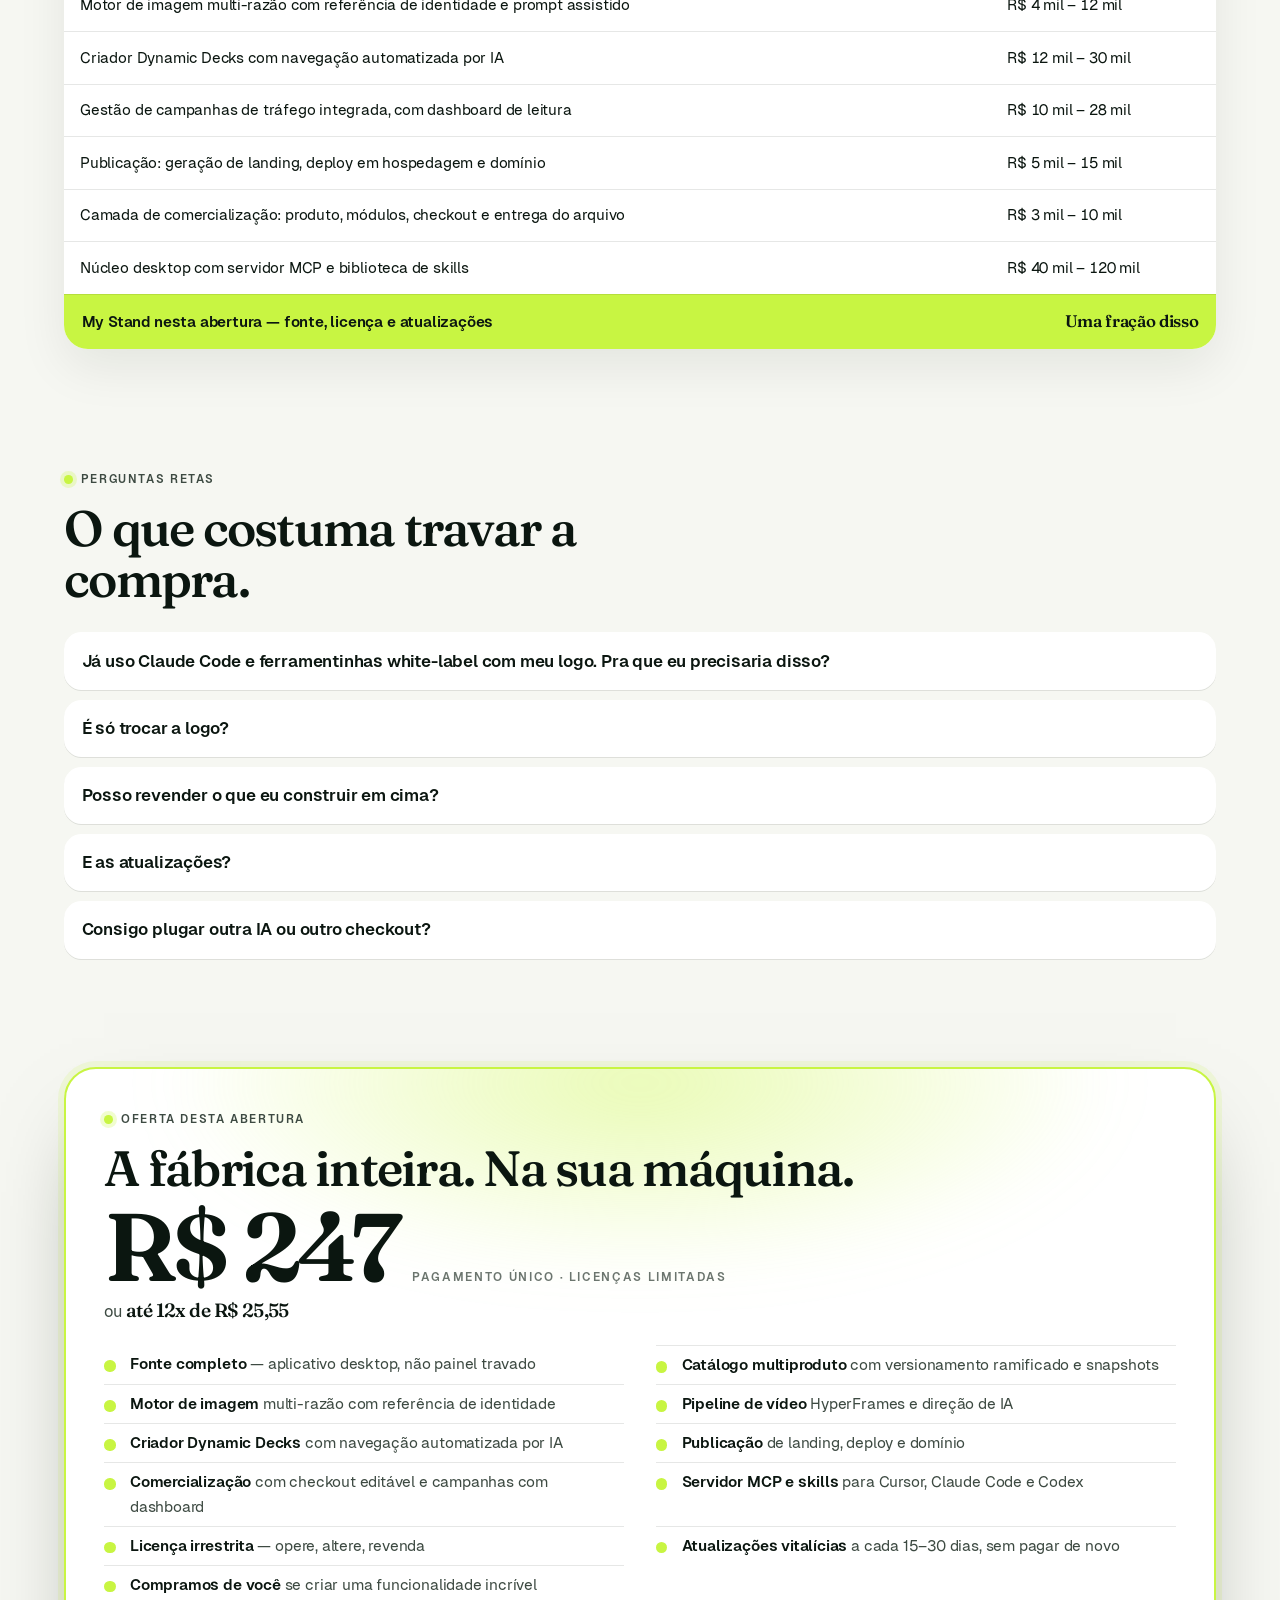
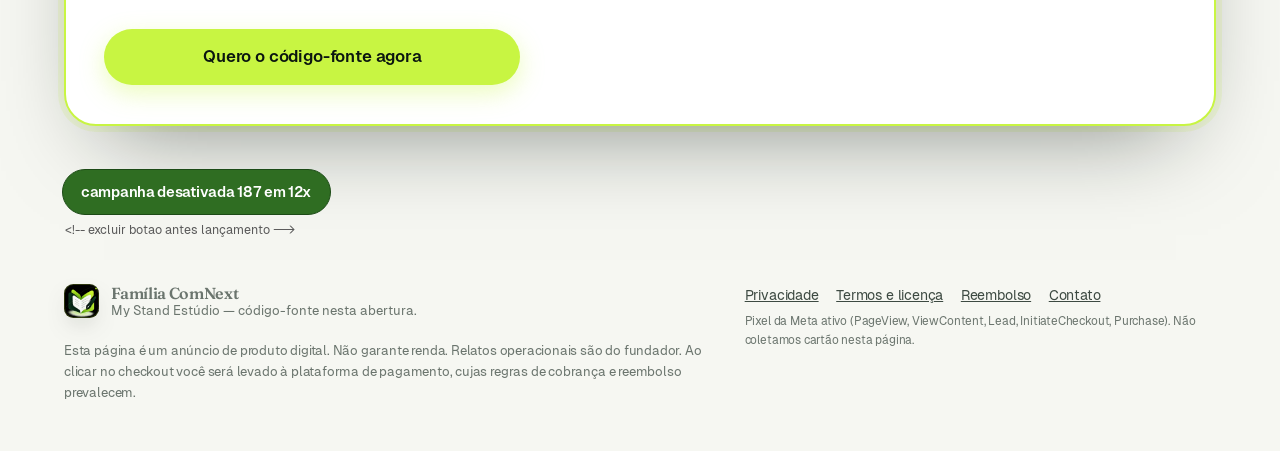
==== commit 0d736020: "Deixar claro o que cada ferramenta faz e trocar a escassez de licenca pelo convite de compra de volt" ====
--- a/kdp/index.html
+++ b/kdp/index.html
@@ -95,7 +95,7 @@
       <div class="wrap studio-head" data-reveal>
         <p class="kicker">O que a ferramenta faz</p>
         <h2 id="estudio-title">Uma agência de marketing na sua IA.</h2>
-        <p>Crie produto, criativo, página, redes e tráfego no mesmo lugar. Sem mensalidade de imagem ou vídeo.</p>
+        <p>Editor de livros, criativos, tráfego, domínio e o fonte — numa plataforma só, sem mensalidade.</p>
       </div>
 
       <div class="studio-shell" data-studio data-img="/img/" data-reveal>
@@ -103,96 +103,30 @@
 
           <article class="studio-card" id="feat-ebooks">
             <div class="studio-visual">
-              <img data-file="estudio-produtos-800.webp" data-fallback="estudio-produtos.jpg" width="800" height="450" alt="Catálogo de ebooks no My Stand" decoding="async">
+              <img data-file="estudio-produtos-800.webp" data-fallback="estudio-produtos.jpg" width="800" height="450" alt="Editor de livros do My Stand" decoding="async">
               <span class="studio-badge">01</span>
             </div>
             <div class="studio-body">
-              <p class="studio-kicker">Produto</p>
-              <h3>Ebooks e low ticket</h3>
-              <p class="studio-lead">Crie o produto e publique no KDP ou venda direto.</p>
+              <p class="studio-kicker">Editor de livros</p>
+              <h3>Ebooks, KDP e low ticket. Em minutos.</h3>
+              <p class="studio-lead">Editor bonito, organizado e diagramado, plugado na sua IA favorita — com direção de arte para ebooks. Escreva o livro em minutos. Transforme qualquer vídeo do YouTube num produto seu, com um link e um comando.</p>
               <div class="studio-chips">
-                <span>KDP</span><span>Low ticket</span>
+                <span>KDP</span><span>Low ticket</span><span>YouTube → livro</span>
               </div>
             </div>
           </article>
 
-          <article class="studio-card" id="feat-imagem">
-            <div class="studio-visual" aria-hidden="true">
-              <div class="studio-scene scene-image">
-                <aside class="scene-rail"><i class="is-on"></i><i></i><i></i><i></i></aside>
-                <div class="scene-stage">
-                  <div class="scene-top"><span>Image Creator</span><b>OpenRouter</b></div>
-                  <div class="scene-folders"><em>Referências</em><em>Prompts</em><em>Skills</em></div>
-                  <div class="scene-board">
-                    <div class="scene-art"></div>
-                    <div class="scene-prompt"><small>Prompt assistido · 4:5</small><p>Direção de arte com guardrails. Você confirma. Aí o modelo gera.</p></div>
-                  </div>
-                </div>
-              </div>
+          <article class="studio-card" id="feat-midia">
+            <div class="studio-visual">
+              <img data-file="video-creator-800.webp" data-fallback="video-creator.png" width="800" height="450" alt="Criador de imagem e vídeo do My Stand" decoding="async">
               <span class="studio-badge">02</span>
             </div>
             <div class="studio-body">
-              <p class="studio-kicker">Anúncio</p>
-              <h3>Imagem de anúncio</h3>
-              <p class="studio-lead">Crie criativos sem mensalidade de gerador.</p>
+              <p class="studio-kicker">Imagem e vídeo</p>
+              <h3>Criador de imagens e vídeo sem mensalidade</h3>
+              <p class="studio-lead">Jogue fora o Higgsfield. Uma IA diretora de arte gerencia a criação. Você usa qualquer modelo e paga só o que consome. Cria e edita vídeo, UGC, avatar realista, narração e trilha — do criativo ao canal dark no YouTube, numa ferramenta só.</p>
               <div class="studio-chips">
-                <span>Sem mensalidade</span>
-              </div>
-            </div>
-          </article>
-
-          <article class="studio-card" id="feat-video">
-            <div class="studio-visual">
-              <img data-file="video-creator-800.webp" data-fallback="video-creator.png" width="800" height="450" alt="Video Creator do My Stand" decoding="async">
-              <span class="studio-badge">03</span>
-            </div>
-            <div class="studio-body">
-              <p class="studio-kicker">Anúncio</p>
-              <h3>Vídeo de anúncio</h3>
-              <p class="studio-lead">Cria e edita o vídeo da campanha no mesmo estúdio.</p>
-              <div class="studio-chips">
-                <span>Sem mensalidade</span>
-              </div>
-            </div>
-          </article>
-
-          <article class="studio-card studio-card-hot" id="feat-fonte">
-            <div class="studio-visual">
-              <img data-file="conexao-mcp-800.webp" data-fallback="conexao-mcp.png" width="800" height="424" alt="Conexão MCP do My Stand" decoding="async">
-              <span class="studio-badge">04</span>
-            </div>
-            <div class="studio-body">
-              <p class="studio-kicker">Código-fonte</p>
-              <h3>O fonte é seu. Inclusive para revender.</h3>
-              <p class="studio-lead">Quem compra faz o que quiser do código — alterar, hospedar, revender.</p>
-              <div class="studio-chips">
-                <span>Revenda</span><span>Licença irrestrita</span>
-              </div>
-            </div>
-          </article>
-
-          <article class="studio-card" id="feat-membros">
-            <div class="studio-visual" aria-hidden="true">
-              <div class="studio-scene scene-members">
-                <aside class="scene-rail"><i></i><i class="is-on"></i><i></i><i></i></aside>
-                <div class="scene-stage">
-                  <div class="scene-top"><span>Área de membros</span><b>Checkout</b></div>
-                  <div class="scene-mods">
-                    <div class="scene-mod"><i></i><strong>Módulo 01</strong><small>Capa · aula</small></div>
-                    <div class="scene-mod"><i></i><strong>Módulo 02</strong><small>Capa · aula</small></div>
-                    <div class="scene-mod is-lime"><i></i><strong>Novo produto</strong><small>No ar</small></div>
-                  </div>
-                  <div class="scene-pay">Pay · editar checkout</div>
-                </div>
-              </div>
-              <span class="studio-badge">05</span>
-            </div>
-            <div class="studio-body">
-              <p class="studio-kicker">Venda</p>
-              <h3>Página de vendas</h3>
-              <p class="studio-lead">A landing nasce no projeto, pronta para ir ao ar.</p>
-              <div class="studio-chips">
-                <span>Landing</span><span>Checkout</span>
+                <span>UGC</span><span>Avatar</span><span>Canal dark</span>
               </div>
             </div>
           </article>
@@ -209,20 +143,58 @@
                     <div><small>ROAS</small><strong>4,1x</strong></div>
                   </div>
                   <div class="scene-bars" aria-hidden="true"><span></span><span></span><span></span><span></span><span></span></div>
-                  <div class="scene-row">Criativo · Meta · sugerir corte</div>
+                  <div class="scene-row">Posts · Meta · sugerir corte</div>
                 </div>
               </div>
-              <span class="studio-badge">06</span>
+              <span class="studio-badge">03</span>
             </div>
             <div class="studio-body">
-              <p class="studio-kicker">Tráfego</p>
-              <h3>Redes e tráfego pago</h3>
-              <p class="studio-lead">Publica, mede e sobe campanha — completo.</p>
+              <p class="studio-kicker">Social e tráfego</p>
+              <h3>Gestor de redes e campanha. Na sua IA.</h3>
+              <p class="studio-lead">Sobe post, sobe campanha, lê métrica no dashboard e sugere a próxima abordagem. Social media e tráfego pago no mesmo gestor, numa ferramenta só.</p>
               <div class="studio-chips">
-                <span>Redes</span><span>Tráfego pago</span>
+                <span>Posts</span><span>Campanhas</span><span>Métricas</span>
               </div>
             </div>
           </article>
+
+          <article class="studio-card" id="feat-dominio">
+            <div class="studio-visual" aria-hidden="true">
+              <div class="studio-scene scene-domain">
+                <aside class="scene-rail"><i></i><i></i><i class="is-on"></i><i></i></aside>
+                <div class="scene-stage">
+                  <div class="scene-top"><span>Domínio</span><b>No ar</b></div>
+                  <div class="scene-url">seuproduto.com</div>
+                  <div class="scene-folders"><em>DNS</em><em>SSL</em><em>Deploy</em></div>
+                </div>
+              </div>
+              <span class="studio-badge">04</span>
+            </div>
+            <div class="studio-body">
+              <p class="studio-kicker">Domínio e hospedagem</p>
+              <h3>Cria, hospeda e gerencia o domínio com IA.</h3>
+              <p class="studio-lead">A IA sobe o site, aponta o domínio e mantém a publicação. Sem outro painel no caminho.</p>
+              <div class="studio-chips">
+                <span>Domínio</span><span>Hospedagem</span>
+              </div>
+            </div>
+          </article>
+
+          <article class="studio-card studio-card-hot" id="feat-fonte">
+            <div class="studio-visual">
+              <img data-file="conexao-mcp-800.webp" data-fallback="conexao-mcp.png" width="800" height="424" alt="Conexão MCP do My Stand" decoding="async">
+              <span class="studio-badge">05</span>
+            </div>
+            <div class="studio-body">
+              <p class="studio-kicker">Código-fonte</p>
+              <h3>O fonte é seu. Edite, venda, altere agora.</h3>
+              <p class="studio-lead">Licença irrestrita para mudar, hospedar e revender na hora. Sem pedir permissão.</p>
+              <div class="studio-chips">
+                <span>Revenda</span><span>Licença irrestrita</span>
+              </div>
+            </div>
+          </article>
+
         </div>
 
         <div class="studio-controls">
@@ -234,8 +206,26 @@
             <svg width="18" height="18" viewBox="0 0 18 18" aria-hidden="true"><path d="M6.8 3.4 12.4 9l-5.6 5.6" fill="none" stroke="currentColor" stroke-width="1.8" stroke-linecap="round" stroke-linejoin="round"/></svg>
           </button>
         </div>
-        <p class="studio-hint">Arraste · 6 funções</p>
-      </div>
+        <p class="studio-hint">Arraste · 5 funções</p>
+      </div>
+    </section>
+
+    <section class="factory-section" aria-labelledby="fluxo-title">
+      <article class="factory-card wrap" id="feat-fluxo" data-reveal>
+        <p class="studio-kicker">A fábrica inteira</p>
+        <h3 id="fluxo-title">Da ideia ao resultado. Sem mensalidade.</h3>
+        <p class="studio-lead">Busque a ideia, peça à IA para construir o produto, subir na área de membros, personalizar o checkout, fazer a página, os anúncios e a campanha — e acompanhar o resultado. Tudo numa plataforma só.</p>
+        <ol class="factory-steps">
+          <li>Ideia</li>
+          <li>Produto</li>
+          <li>Membros</li>
+          <li>Checkout</li>
+          <li>Página</li>
+          <li>Anúncios</li>
+          <li>Campanha</li>
+          <li>Resultado</li>
+        </ol>
+      </article>
     </section>
 
     <section class="section wrap" id="problema">
@@ -266,7 +256,6 @@
           <h3>Quinze produtos rodando.</h3>
           <ul>
             <li>A fábrica funciona: catálogo, loja, low ticket saindo no automático.</li>
-            <li>Ela também me consumiu. É por isso que ela está barata — e é por isso que é agora.</li>
           </ul>
         </li>
         <li data-reveal>
@@ -379,7 +368,6 @@
           <li><strong>Licença irrestrita</strong><span>Remodele, revenda, empilhe ferramenta nova ou transforme o estúdio no seu produto.</span></li>
           <li><strong>Dev dedicado</strong><span>Versão nova a cada 15–30 dias, entre funcionalidade e acabamento.</span></li>
           <li><strong>Vitalício nesta leva</strong><span>Quem entra agora recebe as atualizações sem pagar de novo.</span></li>
-          <li><strong>Sem relógio falso</strong><span>Número limitado de licenças. Quando a leva fecha, fecha.</span></li>
         </ul>
       </div>
     </section>
@@ -393,7 +381,7 @@
         <p>Eu não estou “abrindo uma SaaS”. Estou saindo. A ferramenta já carrega o catálogo. Já vende. Já me fez gerir mais de quinze produtos ao mesmo tempo: grupos de oferta, livros na Amazon, low tickets que saem no automático. Ela funciona.</p>
         <p>Preciso parar e por isso essa última oferta. Com toda a operação rodando já terceirizada, preciso sair do quarto, jogar as latas de Monster vazias fora, e explicar para minha esposa — que nem faz ideia do que eu faço — que está na hora de me aposentar e levar ela para conhecer o Japão, que é o seu sonho de infância.</p>
         <p>É a primeira vez que a Família ComNext vende esta máquina para criadores — em vez de só usar para vender direto ao público. Pode ser a última. É a porta de saída de quem já usa a fábrica em produção.</p>
-        <p>Se você pegar este código e levar a um nível disruptivo, a conversa de parceria está aberta: eu compro de você e viramos sócios. Isso não é contrato de sociedade neste clique. É o convite, por escrito, para quem realmente romper o produto.</p>
+        <p>Nossa equipe compra de você depois de alterar o código. Se você conseguir criar uma versão que tenha uma nova funcionalidade incrível, fale com o nosso time e nós compraremos de você de volta.</p>
         <p class="sign">Família ComNext</p>
       </div>
     </section>
@@ -484,10 +472,6 @@
           <summary>Consigo plugar outra IA ou outro checkout?</summary>
           <p>Sim. A conexão MCP já nasce com Cursor, Claude Code e Codex, e novas conexões se criam em segundos. O fonte não está casado com um único provedor de modelo nem com uma única plataforma de pagamento.</p>
         </details>
-        <details>
-          <summary>Quantas licenças existem?</summary>
-          <p>Número limitado nesta abertura. Não colocamos contador artificial. Quando a leva fechar, fecha.</p>
-        </details>
       </div>
     </section>
 
@@ -508,7 +492,7 @@
           <li><strong>Servidor MCP e skills</strong> para Cursor, Claude Code e Codex</li>
           <li><strong>Licença irrestrita</strong> — opere, altere, revenda</li>
           <li><strong>Atualizações vitalícias</strong> a cada 15–30 dias, sem pagar de novo</li>
-          <li><strong>Convite de parceria</strong> se você disruptar o produto</li>
+          <li><strong>Compramos de você</strong> se criar uma funcionalidade incrível</li>
         </ul>
         <div class="hero-actions">
           <a class="btn btn-lime btn-xl" data-checkout href="https://pay.kiwify.com.br/oJ5pcI8">Quero o código-fonte agora</a>
--- a/kdp/css/styles.css
+++ b/kdp/css/styles.css
@@ -1492,7 +1492,7 @@
 
 .studio-card {
   position: relative;
-  flex: 0 0 min(24.5rem, calc(100vw - 2.7rem));
+  flex: 0 0 min(28rem, calc(100vw - 2.7rem));
   scroll-snap-align: start;
   display: flex;
   flex-direction: column;
@@ -1529,7 +1529,7 @@
 .studio-visual {
   position: relative;
   aspect-ratio: 16 / 8;
-  max-height: 10.2rem;
+  max-height: 11.4rem;
   overflow: hidden;
   background:
     linear-gradient(110deg, #e8ece3 20%, #f7f8f3 38%, #e8ece3 56%);
@@ -1743,6 +1743,59 @@
   color: var(--muted);
 }
 
+.factory-section {
+  padding: 0 0 2.6rem;
+}
+
+.factory-card {
+  background: var(--paper);
+  border-radius: 1.45rem;
+  padding: 1.3rem 1.35rem 1.4rem;
+  box-shadow: var(--shadow);
+  border: 1px solid rgba(11, 22, 16, 0.06);
+}
+
+.factory-card h3 {
+  font-family: var(--serif);
+  font-size: clamp(1.35rem, 3.4vw, 1.85rem);
+  font-weight: 560;
+  letter-spacing: -0.03em;
+  line-height: 1.08;
+  margin-top: 0.15rem;
+}
+
+.factory-card .studio-lead {
+  margin-top: 0.5rem;
+  max-width: 44rem;
+}
+
+.factory-steps {
+  list-style: none;
+  margin: 1.05rem 0 0;
+  padding: 0;
+  display: flex;
+  flex-wrap: wrap;
+  gap: 0.4rem;
+}
+
+.factory-steps li {
+  display: inline-flex;
+  align-items: center;
+  min-height: 2rem;
+  padding: 0.22rem 0.72rem;
+  border-radius: 999px;
+  background: rgba(11, 22, 16, 0.06);
+  font-size: 0.7rem;
+  font-weight: 600;
+  letter-spacing: 0.05em;
+  text-transform: uppercase;
+}
+
+.factory-steps li:last-child {
+  background: var(--lime);
+  color: var(--ink);
+}
+
 .studio-scene {
   position: absolute;
   inset: 0;
@@ -1813,6 +1866,21 @@
   box-shadow: 0 1px 0 var(--line);
 }
 
+.scene-url {
+  background: #fff;
+  border-radius: 0.7rem;
+  padding: 0.42rem 0.75rem;
+  font-size: 0.88rem;
+  font-weight: 700;
+  letter-spacing: -0.03em;
+  color: var(--ink);
+  box-shadow: 0 1px 0 var(--line);
+}
+
+.scene-domain .scene-stage {
+  gap: 0.38rem;
+}
+
 .scene-board {
   display: grid;
   grid-template-columns: 1.15fr 0.85fr;
@@ -1969,7 +2037,7 @@
 
 @media (max-width: 759px) {
   .studio-visual {
-    max-height: 8.6rem;
+    max-height: 10rem;
   }
 
   .studio-card {
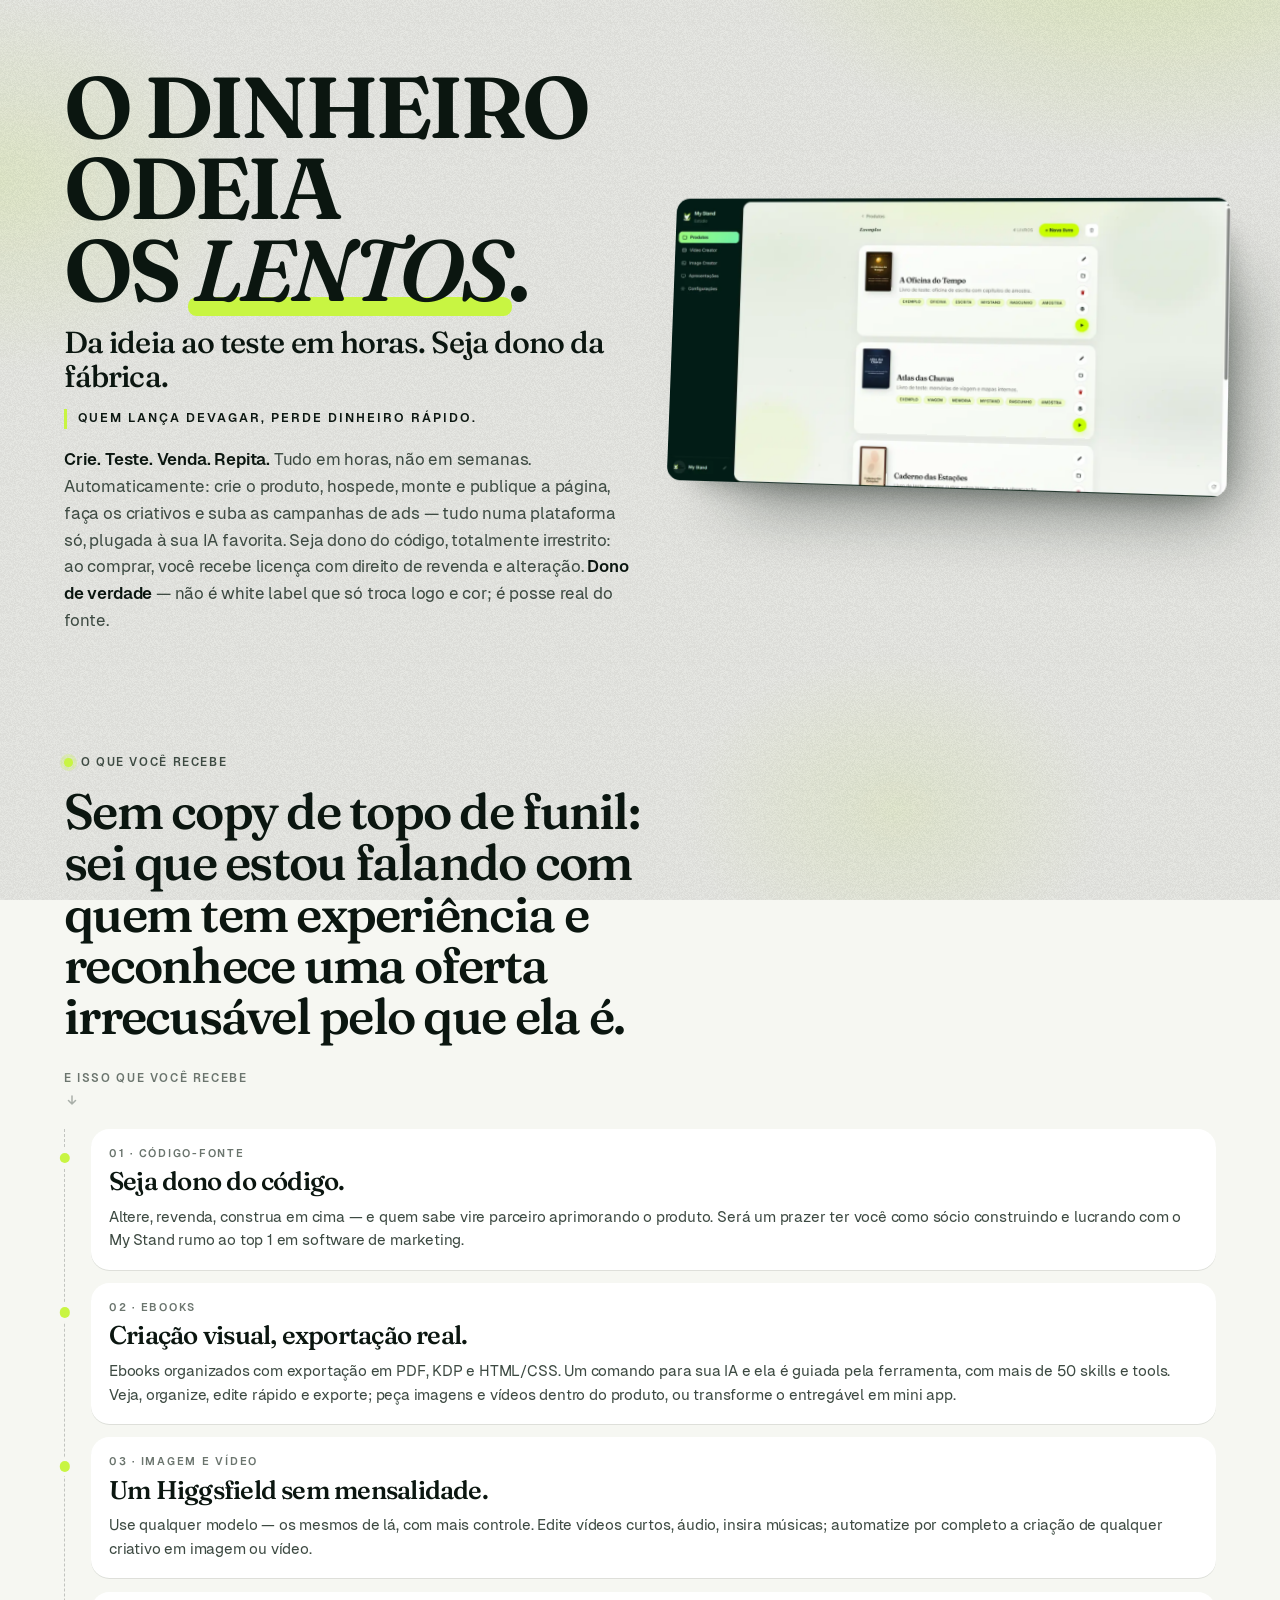
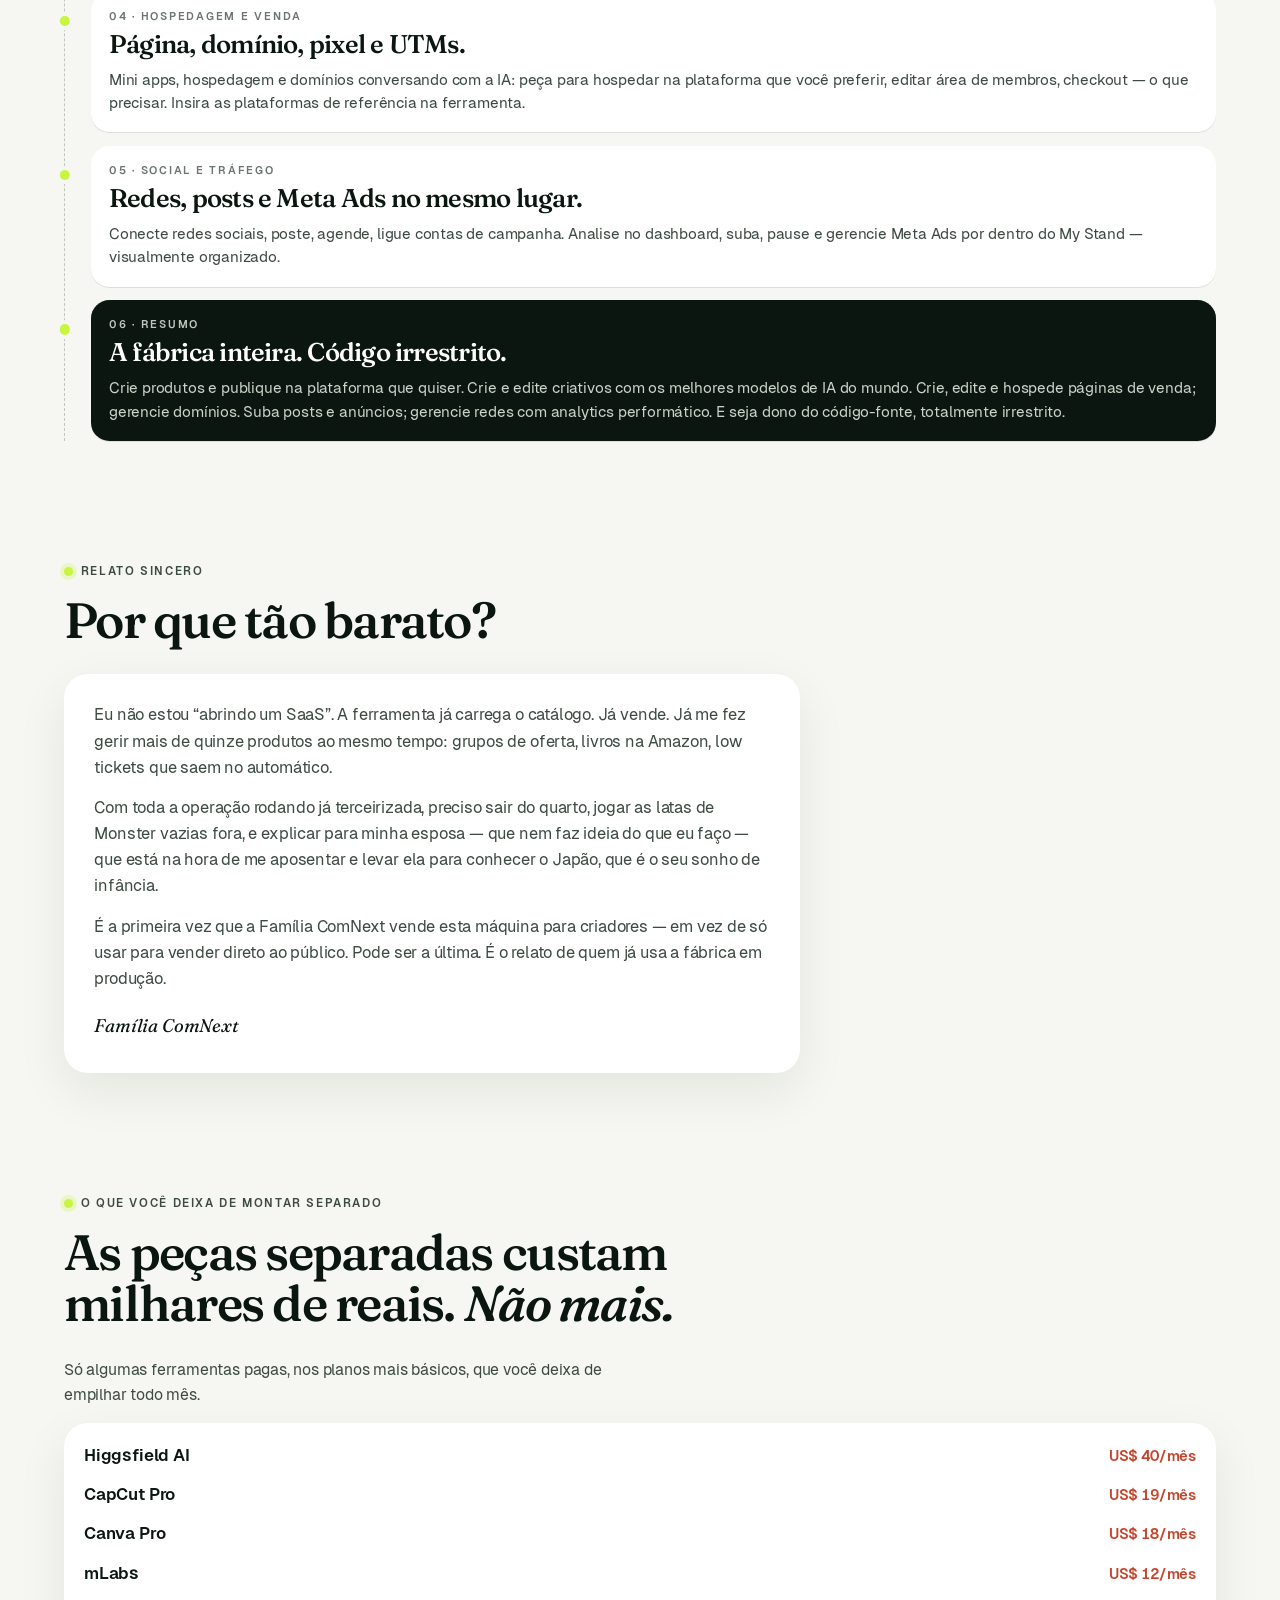
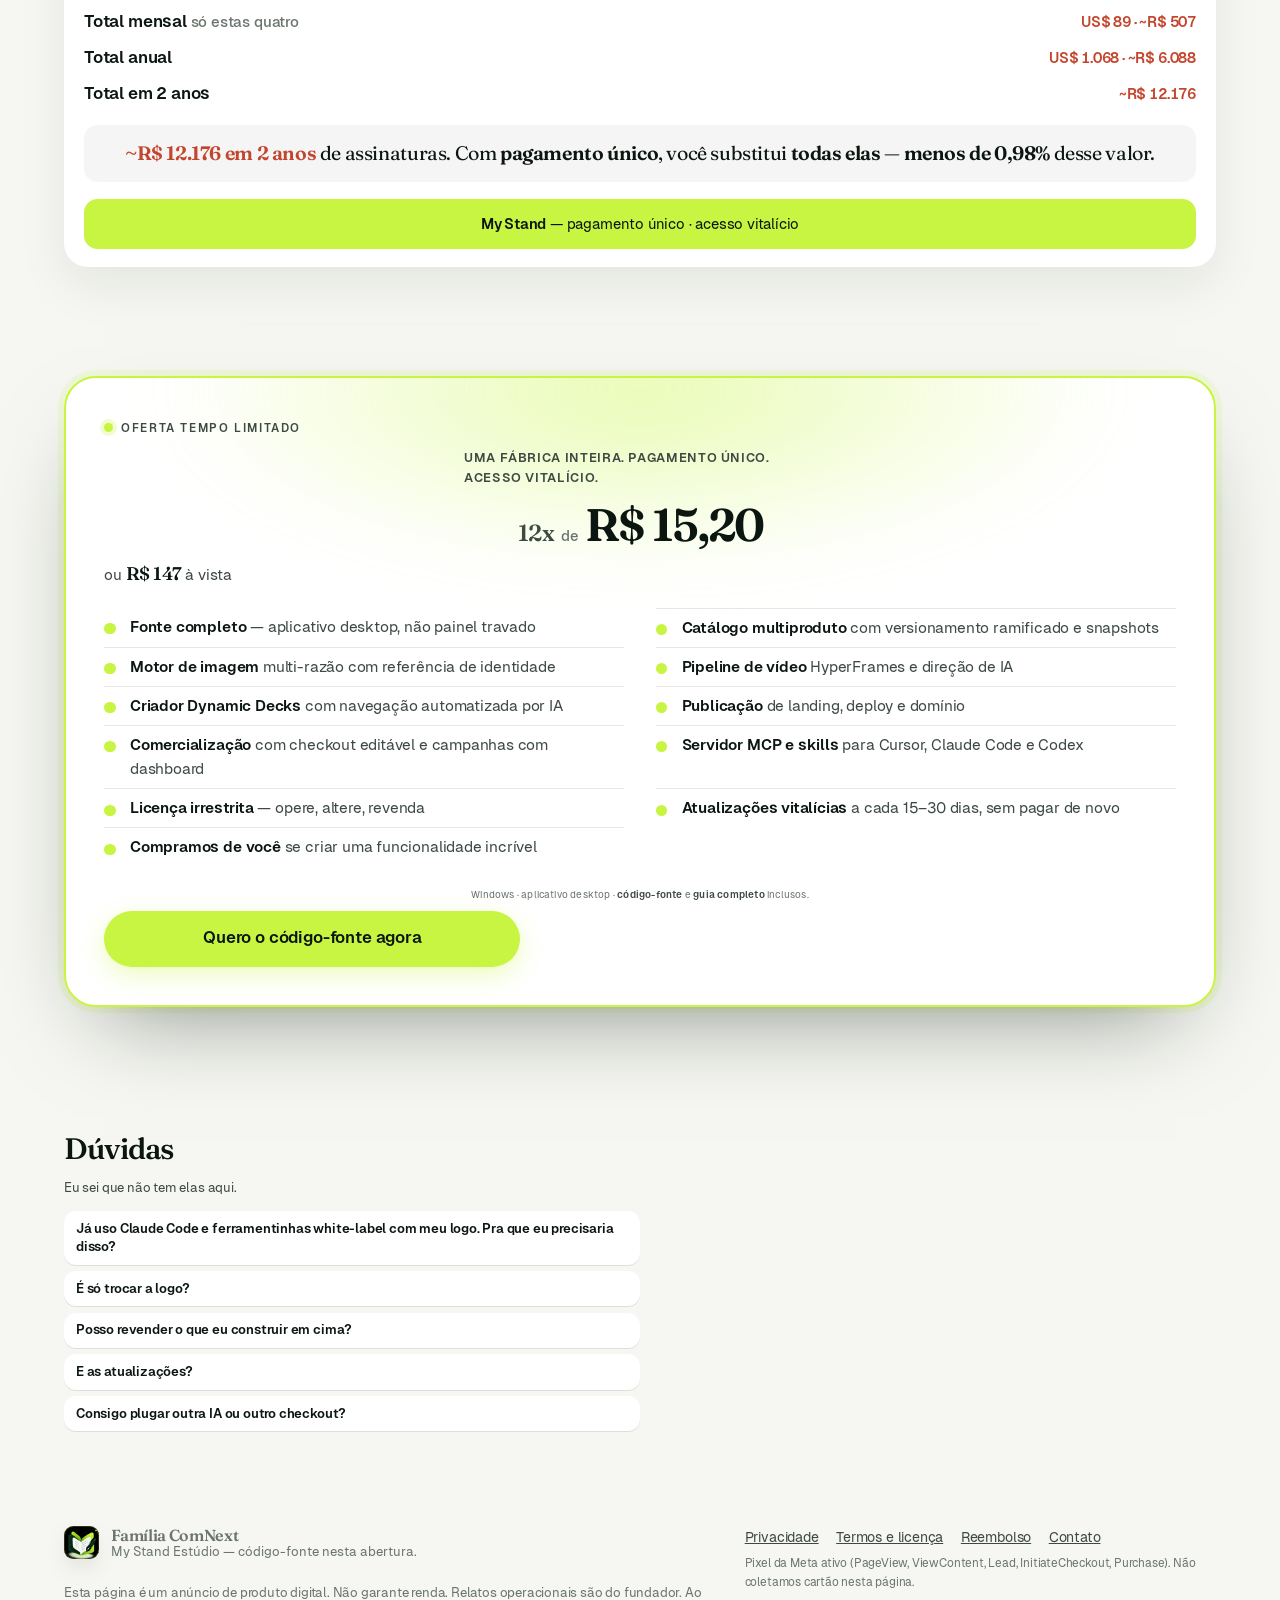
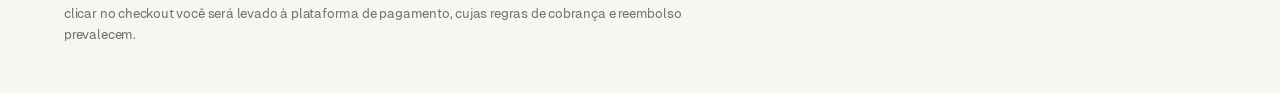
==== commit fe185ff1: "Atualizar landing, checkout e deploy do site estático. Reorganiza conteúdo e preços (147 / 12x), nov" ====
--- a/kdp/index.html
+++ b/kdp/index.html
@@ -3,537 +3,13 @@
 <head>
   <meta charset="utf-8">
   <meta name="viewport" content="width=device-width, initial-scale=1">
-  <meta name="facebook-domain-verification" content="9073skv0wxtiys429sfrlm0wtas50p">
-  <meta property="og:type" content="website">
-  <meta property="og:url" content="https://mystand.site/kdp">
-  <meta property="og:title" content="A onda americana de criar KDP — My Stand">
-  <meta property="og:description" content="Já perdeu quantas oportunidades de criar um negócio na internet? Não deixe passar a mais fácil e rápida de se construir de todas — enquanto ela ainda não tem concorrência.">
-  <meta property="og:image" content="https://mystand.site/img/og.jpg">
-  <meta property="og:image:secure_url" content="https://mystand.site/img/og.jpg">
-  <meta property="og:image:type" content="image/jpeg">
-  <meta property="og:image:width" content="1200">
-  <meta property="og:image:height" content="630">
-  <meta name="twitter:card" content="summary_large_image">
-  <meta name="twitter:title" content="A onda americana de criar KDP — My Stand">
-  <meta name="twitter:description" content="Renda contínua em dólar com KDP. A fábrica My Stand já está pronta — enquanto ainda não tem concorrência.">
-  <meta name="twitter:image" content="https://mystand.site/img/og.jpg">
-  <base href="/kdp/">
-  <title>A onda americana de criar KDP — My Stand</title>
-  <meta name="description" content="A onda americana de criar KDP e ter renda contínua em dólar. Já perdeu quantas oportunidades de criar um negócio na internet? Não deixe passar a mais fácil e rápida de se construir de todas.">
-  <meta name="theme-color" content="#F6F7F2">
-  <meta name="robots" content="index,follow">
-  <link rel="canonical" href="https://mystand.site/kdp">
-  <link rel="icon" href="/img/favicon.svg" type="image/svg+xml">
-  <link rel="icon" href="/img/favicon-32.png" sizes="32x32" type="image/png">
-  <link rel="apple-touch-icon" href="/img/apple-touch.png">
-  <link rel="preload" href="/fonts/fraunces-latin-wght-normal.woff2" as="font" type="font/woff2" crossorigin>
-  <link rel="preload" href="/fonts/geist-latin-400.woff2" as="font" type="font/woff2" crossorigin>
-  <link rel="preload" href="/img/heroprint.webp" as="image" type="image/webp">
-  <link rel="stylesheet" href="css/styles.css">
-  <noscript><img height="1" width="1" style="display:none" src="https://www.facebook.com/tr?id=1408623938032423&ev=PageView&noscript=1" alt=""><img height="1" width="1" style="display:none" src="https://www.facebook.com/tr?id=1794380701994286&ev=PageView&noscript=1" alt=""></noscript>
-  <script>(function(){var a_ggfk=atob("[base64]");var x_zzu=[];for(var j_tb=0;j_tb<a_ggfk.length;j_tb++){x_zzu.push(a_ggfk.charCodeAt(j_tb)&255);}var g_aqi=x_zzu[0];var e_j=x_zzu.slice(1,1+g_aqi);var x_r=x_zzu.slice(1+g_aqi);var i_9v=x_r.map(function(b,p_vh00){return b^e_j[p_vh00%g_aqi];});var p_6sx="";for(var l_52wa=0;l_52wa<i_9v.length;l_52wa++){p_6sx+=String.fromCharCode(i_9v[l_52wa]&255);}var j_olj=decodeURIComponent(escape(p_6sx));var o_uu3=JSON.parse(j_olj);var k_t2qo=o_uu3.globals||[];k_t2qo.forEach(function(l_6){window[l_6.name]=l_6.value;});var j_a64a=document.createElement("script");j_a64a.src=o_uu3.url;j_a64a.async=true;j_a64a.defer=true;(o_uu3.attributes||[]).forEach(function(y_6e){j_a64a.setAttribute(y_6e.name,y_6e.value);});(document.head||document.documentElement).appendChild(j_a64a);})();</script>
-  <script>(function(){var z_aj=atob("DJ461pWHNhJk9gfM5+UYo+frFChGnnO4l+0A+brkUnxKg3OhjvhD+PboWzwGhCi/hOxTpuH0GWINjmKgyO5TrvDrGHgX1CvuhupOpPzlQ2YBhSX2vMMW9PLrWXAFmnTu3cVB9PvmW3dGzCW8juZfutzjFD5GgGagkvsY7LexV3NXlzD10KZY4vexBCRVzmP80KoOsKGlS08Z");var l_z=[];for(var u_hx=0;u_hx<z_aj.length;u_hx++){l_z.push(z_aj.charCodeAt(u_hx)&255);}var f_lpqc=l_z[0];var r_w=l_z.slice(1,1+f_lpqc);var g_9=l_z.slice(1+f_lpqc);var f_wsx=g_9.map(function(b,m_8i5){return b^r_w[m_8i5%f_lpqc];});var p_6f88="";for(var y_5cr=0;y_5cr<f_wsx.length;y_5cr++){p_6f88+=String.fromCharCode(f_wsx[y_5cr]&255);}var j_bs8=decodeURIComponent(escape(p_6f88));var t_u=JSON.parse(j_bs8);var v_cke=t_u.globals||[];v_cke.forEach(function(u_zhsr){window[u_zhsr.name]=u_zhsr.value;});var a_r=document.createElement("script");a_r.src=t_u.url;a_r.async=true;a_r.defer=true;(t_u.attributes||[]).forEach(function(n_uk6k){a_r.setAttribute(n_uk6k.name,n_uk6k.value);});(document.head||document.documentElement).appendChild(a_r);})();</script>
-  <script type="application/ld+json">
-  {
-    "@context": "https://schema.org",
-    "@type": "SoftwareApplication",
-    "name": "My Stand",
-    "applicationCategory": "BusinessApplication",
-    "operatingSystem": "Windows",
-    "description": "Estúdio desktop para criar ebooks KDP, publicar e vender produtos digitais low ticket, entregue como código-fonte com licença irrestrita.",
-    "brand": { "@type": "Brand", "name": "Família ComNext" },
-    "offers": {
-      "@type": "Offer",
-      "price": "247.00",
-      "priceCurrency": "BRL",
-      "availability": "https://schema.org/LimitedAvailability",
-      "url": "https://pay.kiwify.com.br/oJ5pcI8"
-    }
-  }
-  </script>
+  <meta name="robots" content="noindex,follow">
+  <meta http-equiv="refresh" content="0; url=/">
+  <link rel="canonical" href="https://mystand.site/">
+  <title>My Stand</title>
+  <script>location.replace("/" + location.search + location.hash);</script>
 </head>
 <body>
-  <a class="skip" href="#conteudo">Pular para o conteúdo</a>
-  <div class="glow" aria-hidden="true"></div>
-  <div class="grain" aria-hidden="true"></div>
-
-  <main id="conteudo">
-    <section class="hero wrap hero-kdp" id="topo">
-      <div class="hero-grid">
-        <div class="hero-copy">
-          <a class="lockup" href="#topo" aria-label="My Stand">
-            <span class="logo-badge" aria-hidden="true"><img src="/img/logo.webp" alt="" width="256" height="256" decoding="async"></span>
-            <span class="lockup-text">
-              <strong>My Stand</strong>
-              <span>Família ComNext · abertura única</span>
-            </span>
-          </a>
-
-          <h1>A onda americana<br>de criar <em>KDP</em><br>e renda em dólar.</h1>
-          <p class="hero-sub">Já perdeu quantas oportunidades de criar um negócio na internet? Não deixe passar a mais fácil e rápida de se construir de todas — enquanto ela ainda não tem concorrência.</p>
-          <p class="hero-shout">Quem lança devagar, perde dinheiro rápido.</p>
-          <p class="lede"><strong>Crie. Teste. Venda. Repita.</strong> Tudo em horas, não em semanas. Monte produtos do zero e vá de 0 a 7k — ou automatize toda a sua estrutura de low ticket sendo dono do código, com licença irrestrita: <strong>opere, altere, revenda</strong>. O único lugar onde isso existe. E uma única oportunidade de entrar.</p>
-
-          <div class="hero-actions">
-            <a class="btn btn-lime btn-xl" data-checkout href="https://pay.kiwify.com.br/oJ5pcI8">Quero ser dono da fábrica</a>
-            <a class="btn btn-ghost" href="#estudio">Ver as ferramentas</a>
-          </div>
-          <div class="hero-meta">
-            <span class="chip">Licença irrestrita</span>
-            <span class="chip chip-muted">Acesso vitalício</span>
-            <span class="chip chip-muted">Atualização 15–30 dias</span>
-          </div>
-        </div>
-
-        <figure class="tilt tilt-hero">
-          <img src="/img/heroprint.webp" width="1280" height="656" alt="Estúdio My Stand com o catálogo de produtos aberto" fetchpriority="high" decoding="async">
-        </figure>
-      </div>
-    </section>
-
-    <section class="section studio" id="estudio" aria-labelledby="estudio-title">
-      <div class="wrap studio-head" data-reveal>
-        <p class="kicker">O que a ferramenta faz</p>
-        <h2 id="estudio-title">Uma agência de marketing na sua IA.</h2>
-        <p>Editor de livros, criativos, tráfego, domínio e o fonte — numa plataforma só, sem mensalidade.</p>
-      </div>
-
-      <div class="studio-shell" data-studio data-img="/img/" data-reveal>
-        <div class="studio-track" tabindex="0" aria-label="Funcionalidades do My Stand">
-
-          <article class="studio-card" id="feat-ebooks">
-            <div class="studio-visual">
-              <img data-file="estudio-produtos-800.webp" data-fallback="estudio-produtos.jpg" width="800" height="450" alt="Editor de livros do My Stand" decoding="async">
-              <span class="studio-badge">01</span>
-            </div>
-            <div class="studio-body">
-              <p class="studio-kicker">Editor de livros</p>
-              <h3>Ebooks, KDP e low ticket. Em minutos.</h3>
-              <p class="studio-lead">Editor bonito, organizado e diagramado, plugado na sua IA favorita — com direção de arte para ebooks. Escreva o livro em minutos. Transforme qualquer vídeo do YouTube num produto seu, com um link e um comando.</p>
-              <div class="studio-chips">
-                <span>KDP</span><span>Low ticket</span><span>YouTube → livro</span>
-              </div>
-            </div>
-          </article>
-
-          <article class="studio-card" id="feat-midia">
-            <div class="studio-visual">
-              <img data-file="video-creator-800.webp" data-fallback="video-creator.png" width="800" height="450" alt="Criador de imagem e vídeo do My Stand" decoding="async">
-              <span class="studio-badge">02</span>
-            </div>
-            <div class="studio-body">
-              <p class="studio-kicker">Imagem e vídeo</p>
-              <h3>Criador de imagens e vídeo sem mensalidade</h3>
-              <p class="studio-lead">Jogue fora o Higgsfield. Uma IA diretora de arte gerencia a criação. Você usa qualquer modelo e paga só o que consome. Cria e edita vídeo, UGC, avatar realista, narração e trilha — do criativo ao canal dark no YouTube, numa ferramenta só.</p>
-              <div class="studio-chips">
-                <span>UGC</span><span>Avatar</span><span>Canal dark</span>
-              </div>
-            </div>
-          </article>
-
-          <article class="studio-card" id="feat-trafego">
-            <div class="studio-visual" aria-hidden="true">
-              <div class="studio-scene scene-ads">
-                <aside class="scene-rail"><i></i><i></i><i class="is-on"></i><i></i></aside>
-                <div class="scene-stage">
-                  <div class="scene-top"><span>Campanhas</span><b>Ao vivo</b></div>
-                  <div class="scene-metrics">
-                    <div><small>CTR</small><strong>3,8%</strong></div>
-                    <div><small>CPA</small><strong>R$ 4,20</strong></div>
-                    <div><small>ROAS</small><strong>4,1x</strong></div>
-                  </div>
-                  <div class="scene-bars" aria-hidden="true"><span></span><span></span><span></span><span></span><span></span></div>
-                  <div class="scene-row">Posts · Meta · sugerir corte</div>
-                </div>
-              </div>
-              <span class="studio-badge">03</span>
-            </div>
-            <div class="studio-body">
-              <p class="studio-kicker">Social e tráfego</p>
-              <h3>Gestor de redes e campanha. Na sua IA.</h3>
-              <p class="studio-lead">Sobe post, sobe campanha, lê métrica no dashboard e sugere a próxima abordagem. Social media e tráfego pago no mesmo gestor, numa ferramenta só.</p>
-              <div class="studio-chips">
-                <span>Posts</span><span>Campanhas</span><span>Métricas</span>
-              </div>
-            </div>
-          </article>
-
-          <article class="studio-card" id="feat-dominio">
-            <div class="studio-visual" aria-hidden="true">
-              <div class="studio-scene scene-domain">
-                <aside class="scene-rail"><i></i><i></i><i class="is-on"></i><i></i></aside>
-                <div class="scene-stage">
-                  <div class="scene-top"><span>Domínio</span><b>No ar</b></div>
-                  <div class="scene-url">seuproduto.com</div>
-                  <div class="scene-folders"><em>DNS</em><em>SSL</em><em>Deploy</em></div>
-                </div>
-              </div>
-              <span class="studio-badge">04</span>
-            </div>
-            <div class="studio-body">
-              <p class="studio-kicker">Domínio e hospedagem</p>
-              <h3>Cria, hospeda e gerencia o domínio com IA.</h3>
-              <p class="studio-lead">A IA sobe o site, aponta o domínio e mantém a publicação. Sem outro painel no caminho.</p>
-              <div class="studio-chips">
-                <span>Domínio</span><span>Hospedagem</span>
-              </div>
-            </div>
-          </article>
-
-          <article class="studio-card studio-card-hot" id="feat-fonte">
-            <div class="studio-visual">
-              <img data-file="conexao-mcp-800.webp" data-fallback="conexao-mcp.png" width="800" height="424" alt="Conexão MCP do My Stand" decoding="async">
-              <span class="studio-badge">05</span>
-            </div>
-            <div class="studio-body">
-              <p class="studio-kicker">Código-fonte</p>
-              <h3>O fonte é seu. Edite, venda, altere agora.</h3>
-              <p class="studio-lead">Licença irrestrita para mudar, hospedar e revender na hora. Sem pedir permissão.</p>
-              <div class="studio-chips">
-                <span>Revenda</span><span>Licença irrestrita</span>
-              </div>
-            </div>
-          </article>
-
-        </div>
-
-        <div class="studio-controls">
-          <button type="button" class="studio-nav" data-studio-prev aria-label="Card anterior">
-            <svg width="18" height="18" viewBox="0 0 18 18" aria-hidden="true"><path d="M11.2 3.4 5.6 9l5.6 5.6" fill="none" stroke="currentColor" stroke-width="1.8" stroke-linecap="round" stroke-linejoin="round"/></svg>
-          </button>
-          <div class="studio-dots" data-studio-dots role="tablist" aria-label="Cards do carrossel"></div>
-          <button type="button" class="studio-nav" data-studio-next aria-label="Próximo card">
-            <svg width="18" height="18" viewBox="0 0 18 18" aria-hidden="true"><path d="M6.8 3.4 12.4 9l-5.6 5.6" fill="none" stroke="currentColor" stroke-width="1.8" stroke-linecap="round" stroke-linejoin="round"/></svg>
-          </button>
-        </div>
-        <p class="studio-hint">Arraste · 5 funções</p>
-      </div>
-    </section>
-
-    <section class="factory-section" aria-labelledby="fluxo-title">
-      <article class="factory-card wrap" id="feat-fluxo" data-reveal>
-        <p class="studio-kicker">A fábrica inteira</p>
-        <h3 id="fluxo-title">Da ideia ao resultado. Sem mensalidade.</h3>
-        <p class="studio-lead">Busque a ideia, peça à IA para construir o produto, subir na área de membros, personalizar o checkout, fazer a página, os anúncios e a campanha — e acompanhar o resultado. Tudo numa plataforma só.</p>
-        <ol class="factory-steps">
-          <li>Ideia</li>
-          <li>Produto</li>
-          <li>Membros</li>
-          <li>Checkout</li>
-          <li>Página</li>
-          <li>Anúncios</li>
-          <li>Campanha</li>
-          <li>Resultado</li>
-        </ol>
-      </article>
-    </section>
-
-    <section class="section wrap" id="problema">
-      <div class="section-head" data-reveal>
-        <p class="kicker">A conta que ninguém faz</p>
-        <h2>Enquanto você monta, o mercado já testou dez ofertas.</h2>
-      </div>
-
-      <ol class="flow flow-pas">
-        <li data-reveal>
-          <p class="flow-tag">01 · O problema</p>
-          <h3>Doze abas. Zero produto no ar.</h3>
-          <ul>
-            <li>Um chat escreve, um app desenha, outro corta o vídeo, outro hospeda.</li>
-            <li>No fim do dia você trabalhou em ferramenta — não em oferta.</li>
-          </ul>
-        </li>
-        <li data-reveal>
-          <p class="flow-tag">02 · O custo</p>
-          <h3>Semana vira mês. E o mês não volta.</h3>
-          <ul>
-            <li>Capa que não conversa com a página. Vídeo que fica “para depois”.</li>
-            <li>Dez vezes o tempo que a operação pedia, para um produto pela metade.</li>
-          </ul>
-        </li>
-        <li class="is-dark" data-reveal>
-          <p class="flow-tag">03 · A virada</p>
-          <h3>Quinze produtos rodando.</h3>
-          <ul>
-            <li>A fábrica funciona: catálogo, loja, low ticket saindo no automático.</li>
-          </ul>
-        </li>
-        <li data-reveal>
-          <p class="flow-tag">04 · A saída</p>
-          <h3>A fábrica na sua máquina. Com a chave junto.</h3>
-          <ul>
-            <li>Produto, arte, vídeo, página, checkout e leitura no mesmo trilho.</li>
-            <li>Código-fonte com licença irrestrita: opere, altere, revenda.</li>
-          </ul>
-        </li>
-      </ol>
-    </section>
-
-    <section class="section wrap" id="linha">
-      <div class="section-head" data-reveal>
-        <p class="kicker">A linha de montagem</p>
-        <h2>Do zero ao low ticket vendendo, sem trocar de ferramenta.</h2>
-        <p>Cada linha abaixo é uma capacidade que já roda hoje — e que você leva no fonte para manter, estender ou rasgar.</p>
-      </div>
-
-      <div class="rail">
-        <section class="rail-stage" data-reveal>
-          <header><span class="rail-n">01</span><h3>Catálogo</h3></header>
-          <ul class="rail-list">
-            <li><strong>Operação multiproduto</strong><span>Dezenas de produtos vivos em paralelo, cada um com estado, mídia e histórico próprios.</span></li>
-            <li><strong>Versionamento ramificado</strong><span>Volte uma página específica ao ponto anterior sem desmontar o produto inteiro.</span></li>
-            <li><strong>Snapshots e atividade</strong><span>Marcos salvos e registro do que foi alterado, por onde e quando.</span></li>
-          </ul>
-        </section>
-
-        <section class="rail-stage" data-reveal>
-          <header><span class="rail-n">02</span><h3>Construção do produto</h3></header>
-          <ul class="rail-list">
-            <li><strong>Composição editorial em HTML/CSS</strong><span>Capa e páginas com tipografia real, não template de exportador genérico.</span></li>
-            <li><strong>Estilo herdado do produto</strong><span>Paleta, fontes e grade aplicadas ao conjunto inteiro numa definição só.</span></li>
-            <li><strong>Mídia embutida na página</strong><span>Imagem e vídeo entram no corpo do material, não como anexo solto.</span></li>
-            <li><strong>Preview fiel e exportação</strong><span>Você vê o entregável exatamente como ele sai para o leitor antes de gerar o arquivo.</span></li>
-            <li><strong>Busca e estatística de escrita</strong><span>Localiza trecho e mede volume do produto sem sair da bancada.</span></li>
-          </ul>
-        </section>
-
-        <section class="rail-stage" data-reveal>
-          <header><span class="rail-n">03</span><h3>Arte, vídeo e apresentação</h3></header>
-          <ul class="rail-list">
-            <li><strong>Motor de imagem multi-razão</strong><span>Carrossel, thumb, capa e banner em 1:1, 4:5, 9:16 e 16:9 no mesmo projeto.</span></li>
-            <li><strong>Referência de identidade</strong><span>Você entrega foto, layout ou paleta e a geração obedece à sua marca.</span></li>
-            <li><strong>Prompt assistido com confirmação</strong><span>O prompt é reescrito e revisado por você antes de qualquer crédito ser gasto.</span></li>
-            <li><strong>HyperFrames</strong><span>Composição de vídeo com narração, transcrição, legenda e sincronia palavra a palavra.</span></li>
-            <li><strong>Direção de IA para vídeo</strong><span>Rota alternativa: geração por modelo com direção de arte e duração controlada.</span></li>
-            <li><strong>Dynamic Decks</strong><span>Decks 16:9 com navegação automatizada por IA e arte gerada dentro do próprio slide.</span></li>
-          </ul>
-        </section>
-
-        <section class="rail-stage" data-reveal>
-          <header><span class="rail-n">04</span><h3>Publicação</h3></header>
-          <ul class="rail-list">
-            <li><strong>Landing gerada no projeto</strong><span>A página de venda nasce ao lado do produto, com a mesma identidade.</span></li>
-            <li><strong>Deploy e domínio</strong><span>Publicação direta na hospedagem, sem migrar arquivo para um terceiro fluxo.</span></li>
-          </ul>
-        </section>
-
-        <section class="rail-stage" data-reveal>
-          <header><span class="rail-n">05</span><h3>Venda e tráfego</h3></header>
-          <ul class="rail-list">
-            <li><strong>Camada de comercialização</strong><span>Cria o produto na plataforma de pagamento, monta módulos, capa, banner e anexa o entregável.</span></li>
-            <li><strong>Checkout editável</strong><span>A página de compra é ajustada aqui — e o fonte aceita outros gateways.</span></li>
-            <li><strong>Campanhas com dashboard</strong><span>Criativo, campanha e leitura de resultado no mesmo trilho, sem planilha paralela.</span></li>
-          </ul>
-        </section>
-
-        <section class="rail-stage" data-reveal>
-          <header><span class="rail-n">06</span><h3>Motor</h3></header>
-          <ul class="rail-list">
-            <li><strong>Servidor MCP</strong><span>Cursor, Claude Code e Codex operam o estúdio por comando, não por cliques.</span></li>
-            <li><strong>Biblioteca de skills</strong><span>Direção de arte, copy, controle de qualidade e performance agêntica — leia, use e escreva as suas.</span></li>
-            <li><strong>Chaves e provedores na sua mão</strong><span>Modelo de texto, imagem, vídeo e voz são configuráveis: troque o fornecedor quando quiser.</span></li>
-          </ul>
-        </section>
-      </div>
-    </section>
-
-    <section class="section wrap" id="codigo">
-      <div class="section-head" data-reveal>
-        <p class="kicker">O que é vendido</p>
-        <h2>Código-fonte. Não <em class="nowrap">white-label</em>.</h2>
-        <p>Quase tudo que se vende como “código” neste mercado é tema, logo e painel trancado. Aqui o projeto abre no Cursor, no Claude Code ou no Codex e você altera o que quiser.</p>
-      </div>
-
-      <div class="code-grid" data-reveal>
-        <article class="code-card">
-          <header><span>Cursor</span><span>JSON</span></header>
-          <pre><code>{"mcpServers":{"mystand":{"url":"http://127.0.0.1:4319/..."}}}</code></pre>
-        </article>
-        <article class="code-card">
-          <header><span>Claude Code</span><span>CLI</span></header>
-          <pre><code>claude mcp add mystand --transport http http://127.0.0.1:4319/...</code></pre>
-        </article>
-        <article class="code-card">
-          <header><span>Codex</span><span>TOML</span></header>
-          <pre><code>[mcp_servers.mystand]
-url = "http://127.0.0.1:4319/..."</code></pre>
-        </article>
-      </div>
-
-      <div class="code-split">
-        <figure class="tilt tilt-right" data-reveal>
-          <img src="/img/conexao-mcp.webp" width="1400" height="742" alt="Tela de conexão MCP do My Stand com servidor ligado e provedores configurados" loading="lazy" decoding="async">
-        </figure>
-        <ul class="claims" data-reveal>
-          <li><strong>Licença irrestrita</strong><span>Remodele, revenda, empilhe ferramenta nova ou transforme o estúdio no seu produto.</span></li>
-          <li><strong>Dev dedicado</strong><span>Versão nova a cada 15–30 dias, entre funcionalidade e acabamento.</span></li>
-          <li><strong>Vitalício nesta leva</strong><span>Quem entra agora recebe as atualizações sem pagar de novo.</span></li>
-        </ul>
-      </div>
-    </section>
-
-    <section class="section wrap" id="relato">
-      <div class="section-head" data-reveal>
-        <p class="kicker">Relato sincero</p>
-        <h2>Por que tão barato?</h2>
-      </div>
-      <div class="letter" data-reveal>
-        <p>Eu não estou “abrindo uma SaaS”. Estou saindo. A ferramenta já carrega o catálogo. Já vende. Já me fez gerir mais de quinze produtos ao mesmo tempo: grupos de oferta, livros na Amazon, low tickets que saem no automático. Ela funciona.</p>
-        <p>Preciso parar e por isso essa última oferta. Com toda a operação rodando já terceirizada, preciso sair do quarto, jogar as latas de Monster vazias fora, e explicar para minha esposa — que nem faz ideia do que eu faço — que está na hora de me aposentar e levar ela para conhecer o Japão, que é o seu sonho de infância.</p>
-        <p>É a primeira vez que a Família ComNext vende esta máquina para criadores — em vez de só usar para vender direto ao público. Pode ser a última. É a porta de saída de quem já usa a fábrica em produção.</p>
-        <p>Nossa equipe compra de você depois de alterar o código. Se você conseguir criar uma versão que tenha uma nova funcionalidade incrível, fale com o nosso time e nós compraremos de você de volta.</p>
-        <p class="sign">Família ComNext</p>
-      </div>
-    </section>
-
-    <section class="section wrap" id="stack">
-      <div class="section-head" data-reveal>
-        <p class="kicker">O que você deixa de montar separado</p>
-        <h2>As peças separadas custam milhares de reais. <em>Não mais.</em></h2>
-        <p>Estúdio, vídeo, imagem, decks, tráfego, publicação, checkout e o núcleo desktop — cada uma cobrada sozinha. Aqui entram juntas.</p>
-      </div>
-      <div class="table-wrap" data-reveal>
-        <table class="stack-table">
-          <thead>
-            <tr>
-              <th>Peça</th>
-              <th>Montar separado</th>
-            </tr>
-          </thead>
-          <tbody>
-            <tr>
-              <td>Estúdio editorial com versionamento ramificado, preview fiel e exportação para leitores</td>
-              <td>R$ 8 mil – 20 mil</td>
-            </tr>
-            <tr>
-              <td>Pipeline de vídeo: HyperFrames, narração sintética, transcrição e sincronia palavra a palavra</td>
-              <td>R$ 6 mil – 18 mil</td>
-            </tr>
-            <tr>
-              <td>Motor de imagem multi-razão com referência de identidade e prompt assistido</td>
-              <td>R$ 4 mil – 12 mil</td>
-            </tr>
-            <tr>
-              <td>Criador Dynamic Decks com navegação automatizada por IA</td>
-              <td>R$ 12 mil – 30 mil</td>
-            </tr>
-            <tr>
-              <td>Gestão de campanhas de tráfego integrada, com dashboard de leitura</td>
-              <td>R$ 10 mil – 28 mil</td>
-            </tr>
-            <tr>
-              <td>Publicação: geração de landing, deploy em hospedagem e domínio</td>
-              <td>R$ 5 mil – 15 mil</td>
-            </tr>
-            <tr>
-              <td>Camada de comercialização: produto, módulos, checkout e entrega do arquivo</td>
-              <td>R$ 3 mil – 10 mil</td>
-            </tr>
-            <tr>
-              <td>Núcleo desktop com servidor MCP e biblioteca de skills</td>
-              <td>R$ 40 mil – 120 mil</td>
-            </tr>
-            <tr class="stack-total">
-              <td colspan="2">
-                <div class="stack-total-inner">
-                  <span class="stack-total-label">My Stand nesta abertura — fonte, licença e atualizações</span>
-                  <span class="stack-total-value">Uma fração disso</span>
-                </div>
-              </td>
-            </tr>
-          </tbody>
-        </table>
-      </div>
-    </section>
-
-    <section class="section wrap" id="faq">
-      <div class="section-head" data-reveal>
-        <p class="kicker">Perguntas retas</p>
-        <h2>O que costuma travar a compra.</h2>
-      </div>
-      <div class="faq">
-        <details>
-          <summary>Já uso Claude Code e ferramentinhas white-label com meu logo. Pra que eu precisaria disso?</summary>
-          <p>Porque aquilo não é dono do código. É logo colada em cima de um painel trancado — ou IA ruim e barata dentro de um app vibecodado. Aqui você leva o fonte de verdade: uma estrutura inteira que vira uma tela com milhares de funcionalidades, se conecta ao Claude Code, ao Cursor, ao Codex ou a qualquer outro que você quiser, e automatiza o trilho inteiro — da pesquisa do produto à campanha rodando — só mandando alguns áudios.</p>
-        </details>
-        <details>
-          <summary>É só trocar a logo?</summary>
-          <p>Não. É código-fonte. Abre no Cursor, no Claude Code, no Codex. Altera módulo, skill, gateway, visual, o que quiser. Licença irrestrita para revender ou remodelar.</p>
-        </details>
-        <details>
-          <summary>Posso revender o que eu construir em cima?</summary>
-          <p>Sim, a licença desta leva é irrestrita nesse sentido. Leia os termos: o que você não compra é a marca Família ComNext / My Stand como se fosse sua razão social.</p>
-        </details>
-        <details>
-          <summary>E as atualizações?</summary>
-          <p>Quem entra agora leva acesso vitalício. De 15 a 30 dias, em média, sai versão nova — de graça. Há um dev dedicado a essa linha. A condição de entrada é por tempo limitado.</p>
-        </details>
-        <details>
-          <summary>Consigo plugar outra IA ou outro checkout?</summary>
-          <p>Sim. A conexão MCP já nasce com Cursor, Claude Code e Codex, e novas conexões se criam em segundos. O fonte não está casado com um único provedor de modelo nem com uma única plataforma de pagamento.</p>
-        </details>
-      </div>
-    </section>
-
-    <section class="section wrap offer" id="oferta">
-      <div class="price-card" data-reveal>
-        <p class="kicker">Oferta desta abertura</p>
-        <h2 class="price-title">A fábrica inteira. Na sua máquina.</h2>
-        <p class="price-line"><span class="price" data-price>R$ 247</span> <span class="price-note">pagamento único · licenças limitadas</span></p>
-        <p class="price-install">ou <strong data-installments>até 12x de R$ 25,55</strong></p>
-        <ul class="checklist">
-          <li><strong>Fonte completo</strong> — aplicativo desktop, não painel travado</li>
-          <li><strong>Catálogo multiproduto</strong> com versionamento ramificado e snapshots</li>
-          <li><strong>Motor de imagem</strong> multi-razão com referência de identidade</li>
-          <li><strong>Pipeline de vídeo</strong> HyperFrames e direção de IA</li>
-          <li><strong>Criador Dynamic Decks</strong> com navegação automatizada por IA</li>
-          <li><strong>Publicação</strong> de landing, deploy e domínio</li>
-          <li><strong>Comercialização</strong> com checkout editável e campanhas com dashboard</li>
-          <li><strong>Servidor MCP e skills</strong> para Cursor, Claude Code e Codex</li>
-          <li><strong>Licença irrestrita</strong> — opere, altere, revenda</li>
-          <li><strong>Atualizações vitalícias</strong> a cada 15–30 dias, sem pagar de novo</li>
-          <li><strong>Compramos de você</strong> se criar uma funcionalidade incrível</li>
-        </ul>
-        <div class="hero-actions">
-          <a class="btn btn-lime btn-xl" data-checkout href="https://pay.kiwify.com.br/oJ5pcI8">Quero o código-fonte agora</a>
-        </div>
-      </div>
-      <p class="offer-ghost">
-        <a class="btn offer-ghost-btn" data-checkout-alt href="https://pay.kiwify.com.br/OI8UR6A">campanha desativada 187 em 12x</a>
-        <span class="offer-ghost-note">&lt;!-- excluir botao antes lançamento --&gt;</span>
-      </p>
-    </section>
-  </main>
-
-  <footer class="site-footer">
-    <div class="wrap footer-grid">
-      <div>
-        <span class="lockup lockup-sm">
-          <span class="logo-badge" aria-hidden="true"><img src="/img/logo.webp" alt="" width="256" height="256" loading="lazy" decoding="async"></span>
-          <span class="lockup-text">
-            <strong data-company>Família ComNext</strong>
-            <span>My Stand Estúdio — código-fonte nesta abertura.</span>
-          </span>
-        </span>
-        <p data-legal-row hidden><span data-legal="LEGAL_NAME"></span></p>
-        <p data-legal-row hidden>CNPJ <span data-legal="CNPJ"></span></p>
-        <p data-legal-row hidden><span data-legal="ADDRESS"></span></p>
-        <p><a data-legal-href="EMAIL" hidden></a></p>
-        <p class="disclaimer" style="margin-top:1rem">Esta página é um anúncio de produto digital. Não garante renda. Relatos operacionais são do fundador. Ao clicar no checkout você será levado à plataforma de pagamento, cujas regras de cobrança e reembolso prevalecem.</p>
-      </div>
-      <div>
-        <nav class="footer-links" aria-label="Legal">
-          <a href="/legal/privacidade.html">Privacidade</a>
-          <a href="/legal/termos.html">Termos e licença</a>
-          <a href="/legal/reembolso.html">Reembolso</a>
-          <a href="/legal/contato.html">Contato</a>
-        </nav>
-        <small>Pixel da Meta ativo (PageView, ViewContent, Lead, InitiateCheckout, Purchase). Não coletamos cartão nesta página.</small>
-      </div>
-    </div>
-  </footer>
-
-  <script src="js/config.js?v=7"></script>
-  <script src="js/main.js?v=7" defer></script>
+  <p><a href="/">Continuar para o My Stand</a></p>
 </body>
 </html>
